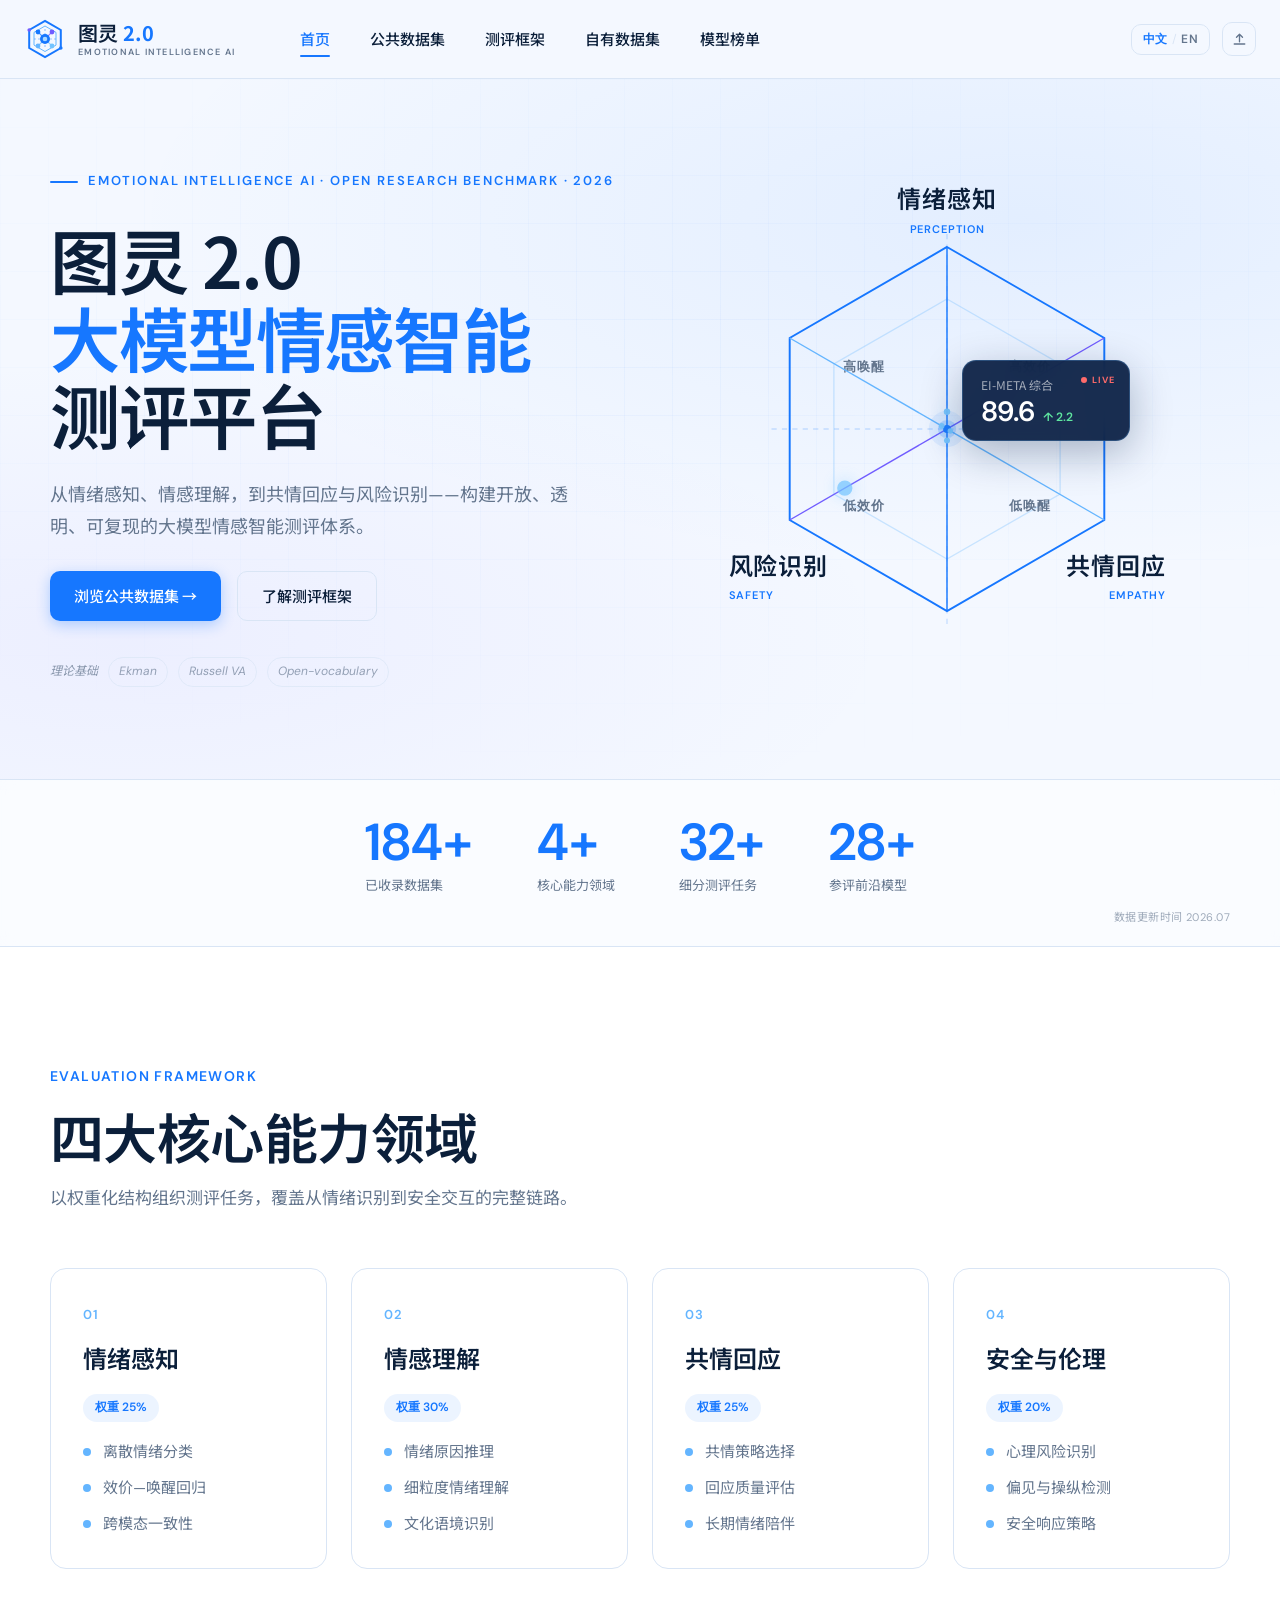
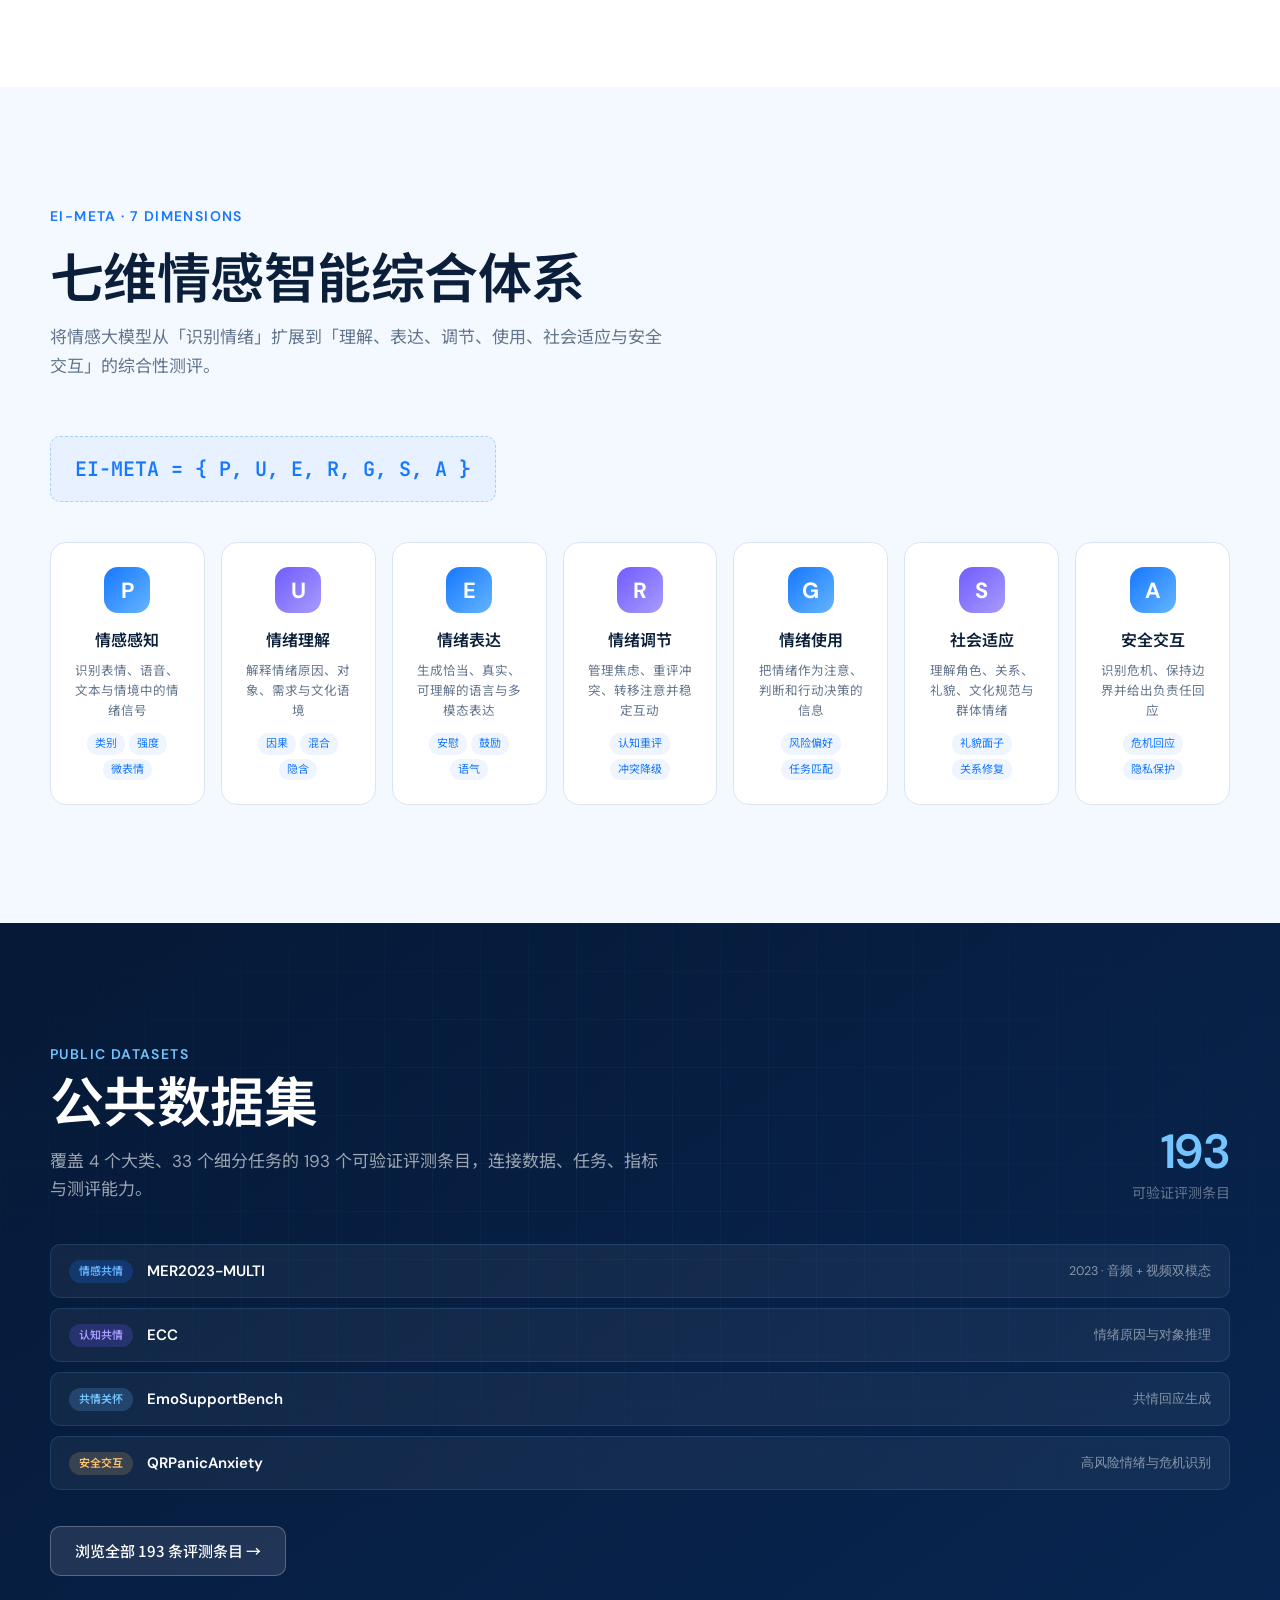
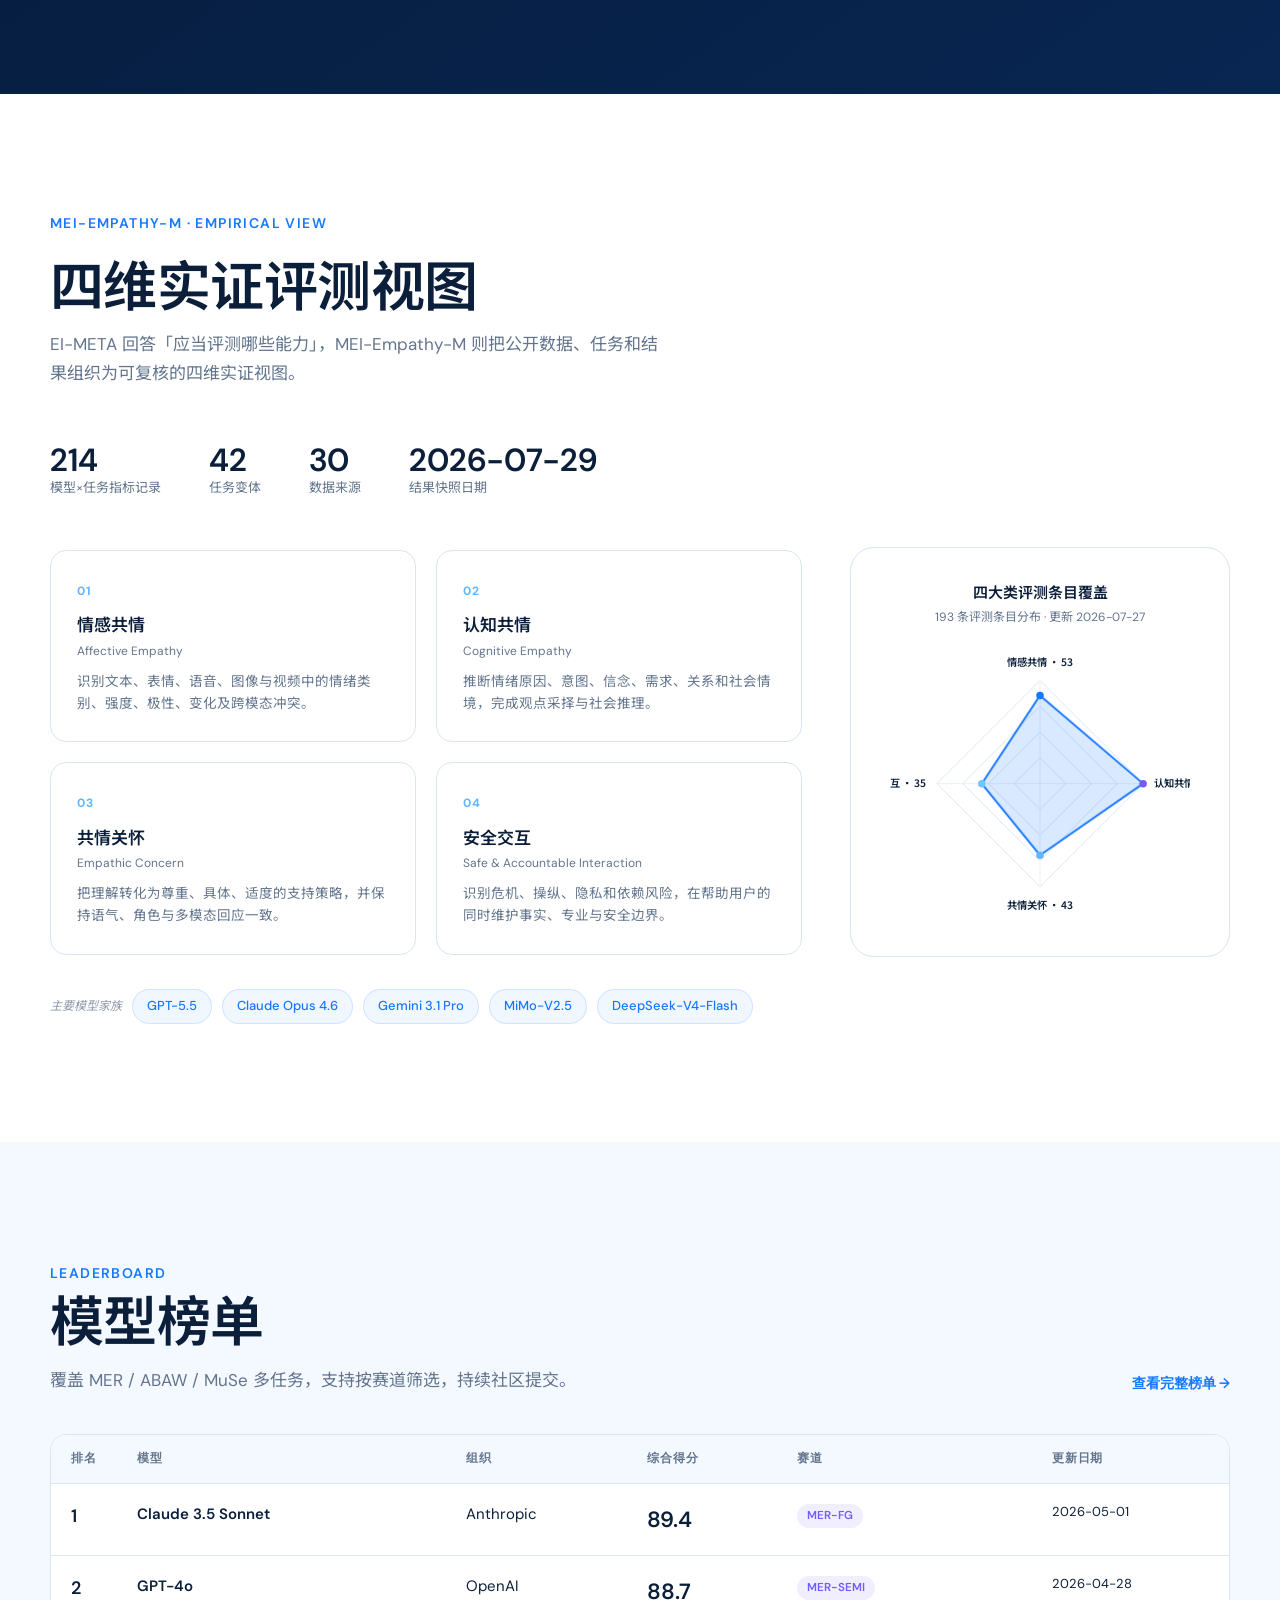
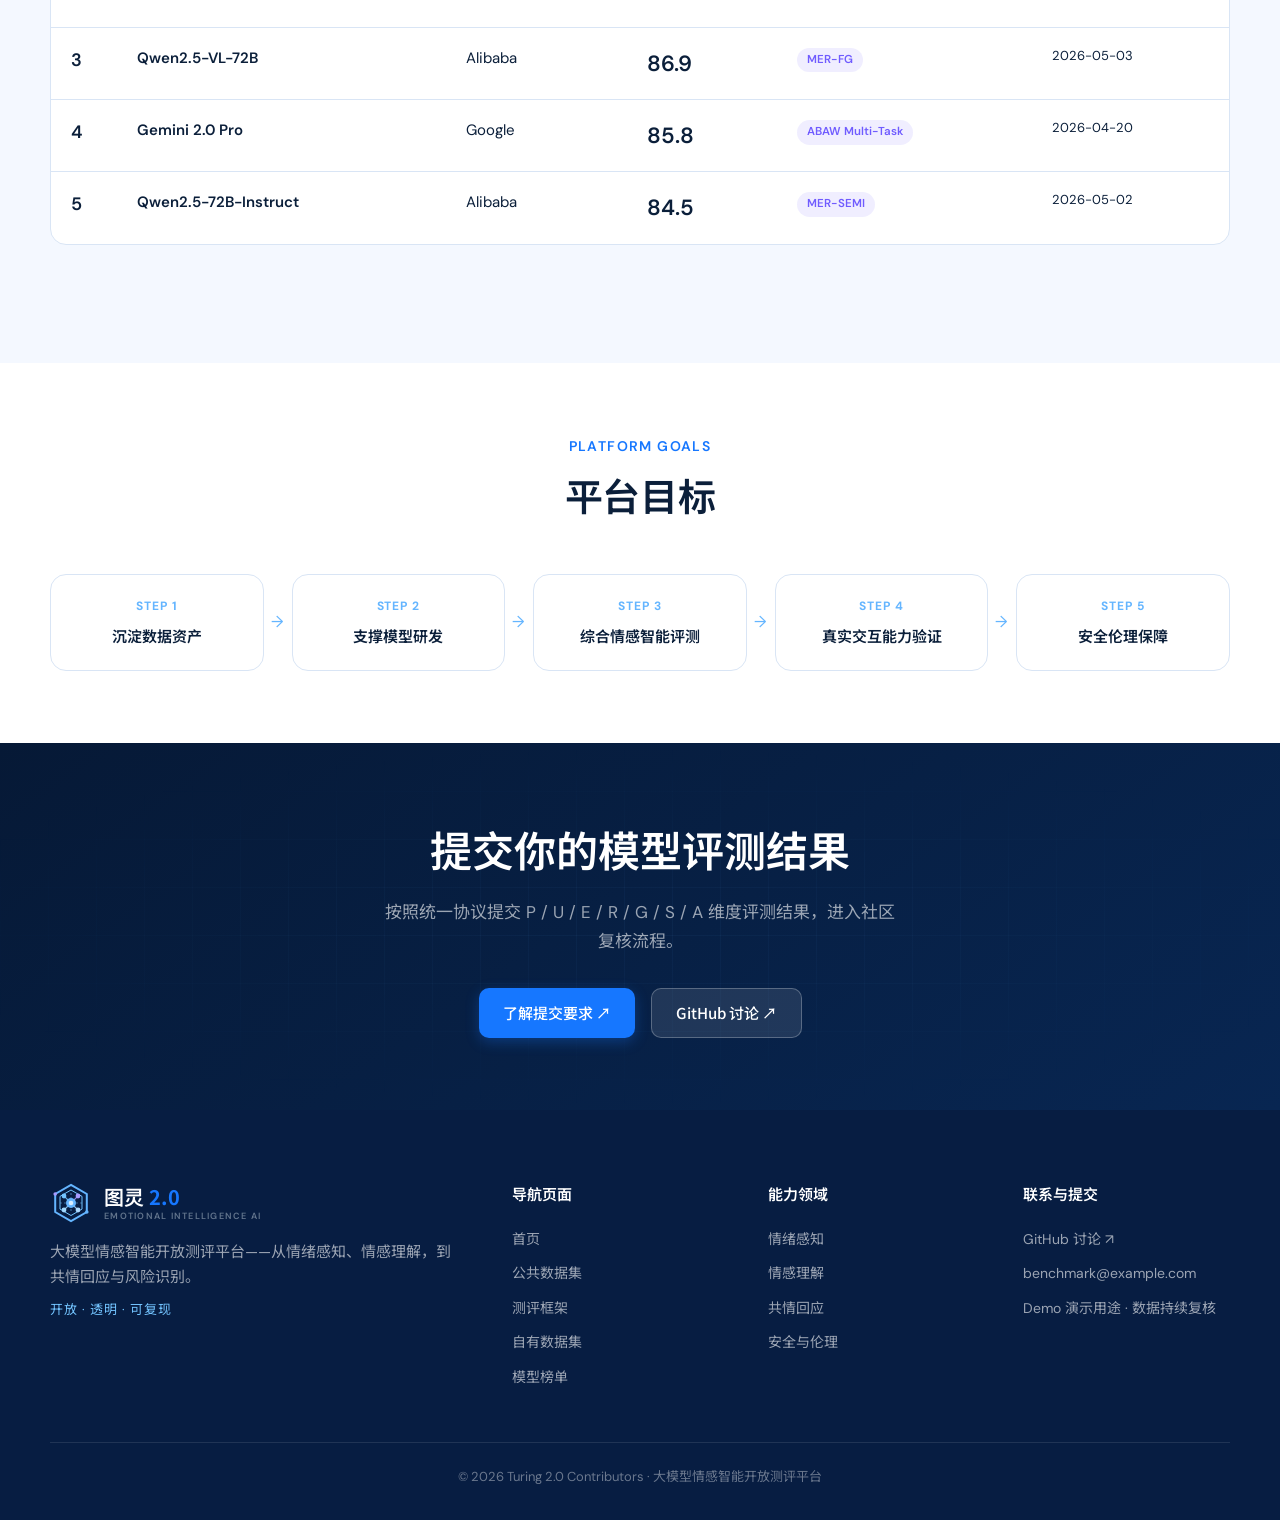
==== index.html @ b03f7fa2 "Initial commit" ====
<!DOCTYPE html>
<html lang="zh-CN">
<head>
  <meta charset="UTF-8" />
  <meta name="viewport" content="width=device-width, initial-scale=1.0" />
  <title>图灵 2.0 — 大模型情感智能测评平台</title>
  <meta name="description" content="从情绪感知、情感理解，到共情回应与风险识别——构建开放、透明、可复现的大模型情感智能测评体系。" />
  <link rel="preconnect" href="https://fonts.googleapis.com" />
  <link rel="preconnect" href="https://fonts.gstatic.com" crossorigin />
  <link href="https://fonts.googleapis.com/css2?family=DM+Sans:wght@400;500;600;700&family=Noto+Sans+SC:wght@400;500;600;700&family=JetBrains+Mono:wght@500;600&display=swap" rel="stylesheet" />
  <link rel="stylesheet" href="styles.css" />
  <link rel="stylesheet" href="vitality-blue.css" />
  <link rel="stylesheet" href="animations.css" />
</head>
<body>

  <!-- ============ NAV ============ -->
  <header class="site-header">
    <div class="nav-inner">
      <a href="index.html" class="brand">
        <svg class="brand-symbol brand-ai" viewBox="0 0 42 42" fill="none" aria-hidden="true">
          <path d="M21 2.8 36.8 12v18L21 39.2 5.2 30V12L21 2.8Z" stroke="#1677FF" stroke-width="2"/>
          <path d="m21 8 11 6.4v12.7L21 33.5 10 27.1V14.4L21 8Z" stroke="#64B5FF"/>
          <line x1="21" y1="11" x2="21" y2="31" stroke="#1677FF" stroke-width="1.2" stroke-opacity="0.4" stroke-dasharray="2 2"/>
          <line x1="10" y1="21" x2="32" y2="21" stroke="#1677FF" stroke-width="1.2" stroke-opacity="0.4" stroke-dasharray="2 2"/>
          <path d="M21 21 Q24.6 17.4 28 14" stroke="#705CFF" stroke-width="1.1" stroke-opacity="0.75" fill="none"/>
          <path d="M21 21 Q17.4 17.4 14 14" stroke="#1677FF" stroke-width="1.1" stroke-opacity="0.75" fill="none"/>
          <path d="M21 21 Q17.4 24.6 14 28" stroke="#64B5FF" stroke-width="1.1" stroke-opacity="0.75" fill="none"/>
          <path d="M21 21 Q24.6 24.6 28 28" stroke="#73C4FF" stroke-width="1.1" stroke-opacity="0.75" fill="none"/>
          <circle cx="28" cy="14" r="2.4" fill="#705CFF"/>
          <circle cx="14" cy="14" r="2.4" fill="#1677FF"/>
          <circle cx="14" cy="28" r="2.4" fill="#64B5FF"/>
          <circle cx="28" cy="28" r="2.4" fill="#73C4FF"/>
          <circle cx="21" cy="21" r="5" fill="#1677FF"/>
          <circle cx="21" cy="21" r="2.3" fill="#A9D8FF"/>
          <circle cx="5.2" cy="12" r="1.8" fill="#705CFF"/>
          <circle cx="36.8" cy="30" r="1.8" fill="#1677FF"/>
        </svg>
        <span class="brand-word">
          <span>图灵 <b>2.0</b></span>
          <small>EMOTIONAL INTELLIGENCE AI</small>
        </span>
      </a>

      <nav class="nav-links">
        <a href="index.html" class="active">首页</a>
        <a href="datasets.html">公共数据集</a>
        <a href="framework.html">测评框架</a>
        <a href="owned.html">自有数据集</a>
        <a href="leaderboard.html">模型榜单</a>
      </nav>

      <div class="nav-actions">
        <button class="lang-toggle" aria-label="切换语言">
          <span class="lang-opt is-active" data-lang="zh">中文</span>
          <span class="lang-divider">/</span>
          <span class="lang-opt" data-lang="en">EN</span>
        </button>
        <button class="btn-icon-nav" data-dialog-open title="提交测评结果">
          <svg viewBox="0 0 20 20" width="15" height="15" fill="none" aria-hidden="true">
            <path d="M10 13V4M6 7l4-4 4 4" stroke="currentColor" stroke-width="1.8" stroke-linecap="round" stroke-linejoin="round"/>
            <path d="M3 16h14" stroke="currentColor" stroke-width="1.8" stroke-linecap="round"/>
          </svg>
        </button>
        <button class="nav-toggle" aria-label="展开导航">
          <span></span><span></span><span></span>
        </button>
      </div>
    </div>
  </header>

  <!-- Mobile Nav -->
  <div class="mobile-nav">
    <a href="index.html" class="active">首页</a>
    <a href="datasets.html">公共数据集</a>
    <a href="framework.html">测评框架</a>
    <a href="owned.html">自有数据集</a>
    <a href="leaderboard.html">模型榜单</a>
    <a href="#" data-dialog-open>提交测评结果 ↗</a>
  </div>

  <!-- ============ HERO ============ -->
  <section class="hero">
    <div class="section-shell" style="padding-top:72px;padding-bottom:72px;">
      <div class="hero-grid">

        <!-- Left -->
        <div class="hero-left">
          <span class="hero-eyebrow fade-in-up">EMOTIONAL INTELLIGENCE AI · OPEN RESEARCH BENCHMARK · 2026</span>
          <h1 class="hero-title fade-in-up fade-in-up-delay-1">
            图灵 2.0<br />
            <span class="accent-blue">大模型情感智能</span><br />
            测评平台
          </h1>
          <p class="hero-desc fade-in-up fade-in-up-delay-2">
            从情绪感知、情感理解，到共情回应与风险识别——构建开放、透明、可复现的大模型情感智能测评体系。
          </p>
          <div class="hero-actions fade-in-up fade-in-up-delay-3">
            <a href="datasets.html" class="btn btn-primary">浏览公共数据集 →</a>
            <a href="framework.html" class="btn btn-ghost">了解测评框架</a>
          </div>
          <div class="theory-tags fade-in-up fade-in-up-delay-4">
            <span class="theory-label">理论基础</span>
            <span class="chip chip-outline">Ekman</span>
            <span class="chip chip-outline">Russell VA</span>
            <span class="chip chip-outline">Open-vocabulary</span>
          </div>
        </div>

        <!-- Right: Brain Animation -->
        <div class="hero-right">
          <div class="brain-stage">
            <div class="cap-label cap-perception">
              <span class="cap-zh">情绪感知</span>
              PERCEPTION
            </div>
            <div class="cap-label cap-empathy">
              <span class="cap-zh">共情回应</span>
              EMPATHY
            </div>
            <div class="cap-label cap-safety">
              <span class="cap-zh">风险识别</span>
              SAFETY
            </div>

            <svg class="brain-svg" viewBox="0 0 400 400" fill="none" aria-hidden="true">
              <!-- Outer hexagon (pointy-top, R=140) -->
              <path class="brain-outline"
                d="M200,60 L321,130 L321,270 L200,340 L79,270 L79,130 Z"
                stroke="#1677FF" stroke-width="1.5" />

              <!-- Inner hexagon (R=100) -->
              <path
                d="M200,100 L287,150 L287,250 L200,300 L113,250 L113,150 Z"
                stroke="#64B5FF" stroke-width="1" stroke-opacity="0.3" />

              <!-- Dashed axis lines -->
              <line x1="200" y1="50" x2="200" y2="350" stroke="#1677FF" stroke-width="1" stroke-opacity="0.2" stroke-dasharray="4 4" />
              <line x1="65" y1="200" x2="335" y2="200" stroke="#1677FF" stroke-width="1" stroke-opacity="0.2" stroke-dasharray="4 4" />

              <!-- Axis labels at the 4 side vertices of the inner hexagon -->
              <text x="120" y="155" text-anchor="start" class="va-label">高唤醒</text>
              <text x="280" y="155" text-anchor="end"   class="va-label">高效价</text>
              <text x="120" y="262" text-anchor="start" class="va-label">低效价</text>
              <text x="280" y="262" text-anchor="end"   class="va-label">低唤醒</text>

              <!-- 3 straight diagonal lines connecting opposite vertices through center -->
              <line class="brain-line" x1="200" y1="60"  x2="200" y2="340" stroke="#1677FF" stroke-width="1.1" />
              <line class="brain-line" x1="321" y1="130" x2="79"  y2="270" stroke="#705CFF" stroke-width="1.1" />
              <line class="brain-line" x1="79"  y1="130" x2="321" y2="270" stroke="#64B5FF" stroke-width="1.1" />

              <!-- Center glow -->
              <circle cx="200" cy="200" r="14" fill="#1677FF" fill-opacity="0.08" />
              <circle cx="200" cy="200" r="7"  fill="#1677FF" fill-opacity="0.2" />
              <circle cx="200" cy="200" r="3"  fill="#1677FF" />

              <!-- Vertex dots: translate to center + shrink from large to small, slow ease-in -->
              <circle class="brain-dot" cx="200" cy="60" r="7">
                <animateTransform attributeName="transform" type="translate" values="0,0; 0,140; 0,0" keyTimes="0;0.5;1" dur="8s" calcMode="spline" keySplines="0.6 0 0.8 1;0.2 0 0.4 1" repeatCount="indefinite" begin="-1s"/>
                <animate attributeName="r" values="7;2;7" keyTimes="0;0.5;1" dur="8s" calcMode="spline" keySplines="0.6 0 0.8 1;0.2 0 0.4 1" repeatCount="indefinite" begin="-1s"/>
                <animate attributeName="opacity" values="0.5;1;0.5" keyTimes="0;0.5;1" dur="8s" repeatCount="indefinite" begin="-1s"/>
              </circle>
              <circle class="brain-dot-purple" cx="321" cy="130" r="8">
                <animateTransform attributeName="transform" type="translate" values="0,0; -121,70; 0,0" keyTimes="0;0.5;1" dur="7.5s" calcMode="spline" keySplines="0.6 0 0.8 1;0.2 0 0.4 1" repeatCount="indefinite" begin="-1.2s"/>
                <animate attributeName="r" values="8;2;8" keyTimes="0;0.5;1" dur="7.5s" calcMode="spline" keySplines="0.6 0 0.8 1;0.2 0 0.4 1" repeatCount="indefinite" begin="-1.2s"/>
                <animate attributeName="opacity" values="0.4;1;0.4" keyTimes="0;0.5;1" dur="7.5s" repeatCount="indefinite" begin="-1.2s"/>
              </circle>
              <circle class="brain-dot" cx="321" cy="270" r="7">
                <animateTransform attributeName="transform" type="translate" values="0,0; -121,-70; 0,0" keyTimes="0;0.5;1" dur="9s" calcMode="spline" keySplines="0.6 0 0.8 1;0.2 0 0.4 1" repeatCount="indefinite" begin="-0.8s"/>
                <animate attributeName="r" values="7;2;7" keyTimes="0;0.5;1" dur="9s" calcMode="spline" keySplines="0.6 0 0.8 1;0.2 0 0.4 1" repeatCount="indefinite" begin="-0.8s"/>
                <animate attributeName="opacity" values="0.4;1;0.4" keyTimes="0;0.5;1" dur="9s" repeatCount="indefinite" begin="-0.8s"/>
              </circle>
              <circle class="brain-dot" cx="200" cy="340" r="7">
                <animateTransform attributeName="transform" type="translate" values="0,0; 0,-140; 0,0" keyTimes="0;0.5;1" dur="10s" calcMode="spline" keySplines="0.6 0 0.8 1;0.2 0 0.4 1" repeatCount="indefinite" begin="-2s"/>
                <animate attributeName="r" values="7;2;7" keyTimes="0;0.5;1" dur="10s" calcMode="spline" keySplines="0.6 0 0.8 1;0.2 0 0.4 1" repeatCount="indefinite" begin="-2s"/>
                <animate attributeName="opacity" values="0.5;1;0.5" keyTimes="0;0.5;1" dur="10s" repeatCount="indefinite" begin="-2s"/>
              </circle>
              <circle class="brain-dot" cx="79" cy="270" r="8">
                <animateTransform attributeName="transform" type="translate" values="0,0; 121,-70; 0,0" keyTimes="0;0.5;1" dur="7s" calcMode="spline" keySplines="0.6 0 0.8 1;0.2 0 0.4 1" repeatCount="indefinite" begin="-1.6s"/>
                <animate attributeName="r" values="8;2;8" keyTimes="0;0.5;1" dur="7s" calcMode="spline" keySplines="0.6 0 0.8 1;0.2 0 0.4 1" repeatCount="indefinite" begin="-1.6s"/>
                <animate attributeName="opacity" values="0.4;1;0.4" keyTimes="0;0.5;1" dur="7s" repeatCount="indefinite" begin="-1.6s"/>
              </circle>
              <circle class="brain-dot" cx="79" cy="130" r="7">
                <animateTransform attributeName="transform" type="translate" values="0,0; 121,70; 0,0" keyTimes="0;0.5;1" dur="8.5s" calcMode="spline" keySplines="0.6 0 0.8 1;0.2 0 0.4 1" repeatCount="indefinite" begin="-0.5s"/>
                <animate attributeName="r" values="7;2;7" keyTimes="0;0.5;1" dur="8.5s" calcMode="spline" keySplines="0.6 0 0.8 1;0.2 0 0.4 1" repeatCount="indefinite" begin="-0.5s"/>
                <animate attributeName="opacity" values="0.4;1;0.4" keyTimes="0;0.5;1" dur="8.5s" repeatCount="indefinite" begin="-0.5s"/>
              </circle>
            </svg>

            <div class="index-card">
              <span class="index-card-live">LIVE</span>
              <div class="index-card-name">EI-META 综合</div>
              <div class="index-card-value">
                86.5
                <span class="index-card-change">↑ 2.3</span>
              </div>
            </div>
          </div>
        </div>

      </div>
    </div>
  </section>

  <!-- ============ HERO METRICS ============ -->
  <section class="hero-metrics">
    <div class="section-shell">
      <div class="metrics-bar">
        <div class="metric-item">
          <span class="hero-metric-num">184+</span>
          <span class="hero-metric-label">已收录数据集</span>
        </div>
        <div class="metric-item">
          <span class="hero-metric-num">4+</span>
          <span class="hero-metric-label">核心能力领域</span>
        </div>
        <div class="metric-item">
          <span class="hero-metric-num">32+</span>
          <span class="hero-metric-label">细分测评任务</span>
        </div>
        <div class="metric-item">
          <span class="hero-metric-num">28+</span>
          <span class="hero-metric-label">参评前沿模型</span>
        </div>
      </div>
      <span class="hero-metric-update">数据更新时间 2026.07</span>
    </div>
  </section>

  <!-- ============ 四大核心能力领域 ============ -->
  <section class="framework-section section-space">
    <div class="section-shell">
      <div class="section-header reveal">
        <span class="section-label">EVALUATION FRAMEWORK</span>
        <h2 class="section-title">四大核心能力领域</h2>
        <p class="section-desc" style="margin-top:16px;">
          以权重化结构组织测评任务，覆盖从情绪识别到安全交互的完整链路。
        </p>
      </div>

      <div class="framework-grid">
        <div class="card card-hover reveal">
          <span class="card-num">01</span>
          <h3 class="card-title">情绪感知</h3>
          <span class="card-weight">权重 25%</span>
          <ul class="card-list">
            <li>离散情绪分类</li>
            <li>效价—唤醒回归</li>
            <li>跨模态一致性</li>
          </ul>
        </div>
        <div class="card card-hover reveal">
          <span class="card-num">02</span>
          <h3 class="card-title">情感理解</h3>
          <span class="card-weight">权重 30%</span>
          <ul class="card-list">
            <li>情绪原因推理</li>
            <li>细粒度情绪理解</li>
            <li>文化语境识别</li>
          </ul>
        </div>
        <div class="card card-hover reveal">
          <span class="card-num">03</span>
          <h3 class="card-title">共情回应</h3>
          <span class="card-weight">权重 25%</span>
          <ul class="card-list">
            <li>共情策略选择</li>
            <li>回应质量评估</li>
            <li>长期情绪陪伴</li>
          </ul>
        </div>
        <div class="card card-hover reveal">
          <span class="card-num">04</span>
          <h3 class="card-title">安全与伦理</h3>
          <span class="card-weight">权重 20%</span>
          <ul class="card-list">
            <li>心理风险识别</li>
            <li>偏见与操纵检测</li>
            <li>安全响应策略</li>
          </ul>
        </div>
      </div>
    </div>
  </section>

  <!-- ============ EI-META 七维 ============ -->
  <section class="section-space">
    <div class="section-shell">
      <div class="section-header reveal">
        <span class="section-label">EI-META · 7 DIMENSIONS</span>
        <h2 class="section-title">七维情感智能综合体系</h2>
        <p class="section-desc" style="margin-top:16px;">
          将情感大模型从「识别情绪」扩展到「理解、表达、调节、使用、社会适应与安全交互」的综合性测评。
        </p>
      </div>

      <div class="eimeta-formula reveal">EI-META = { P, U, E, R, G, S, A }</div>

      <div class="eimeta-grid">
        <div class="eimeta-card reveal">
          <div class="eimeta-letter">P</div>
          <div class="eimeta-name">情感感知</div>
          <div class="eimeta-desc">识别表情、语音、文本与情境中的情绪信号</div>
          <div class="eimeta-keys"><span>类别</span><span>强度</span><span>微表情</span></div>
        </div>
        <div class="eimeta-card reveal">
          <div class="eimeta-letter">U</div>
          <div class="eimeta-name">情绪理解</div>
          <div class="eimeta-desc">解释情绪原因、对象、需求与文化语境</div>
          <div class="eimeta-keys"><span>因果</span><span>混合</span><span>隐含</span></div>
        </div>
        <div class="eimeta-card reveal">
          <div class="eimeta-letter">E</div>
          <div class="eimeta-name">情绪表达</div>
          <div class="eimeta-desc">生成恰当、真实、可理解的语言与多模态表达</div>
          <div class="eimeta-keys"><span>安慰</span><span>鼓励</span><span>语气</span></div>
        </div>
        <div class="eimeta-card reveal">
          <div class="eimeta-letter">R</div>
          <div class="eimeta-name">情绪调节</div>
          <div class="eimeta-desc">管理焦虑、重评冲突、转移注意并稳定互动</div>
          <div class="eimeta-keys"><span>认知重评</span><span>冲突降级</span></div>
        </div>
        <div class="eimeta-card reveal">
          <div class="eimeta-letter">G</div>
          <div class="eimeta-name">情绪使用</div>
          <div class="eimeta-desc">把情绪作为注意、判断和行动决策的信息</div>
          <div class="eimeta-keys"><span>风险偏好</span><span>任务匹配</span></div>
        </div>
        <div class="eimeta-card reveal">
          <div class="eimeta-letter">S</div>
          <div class="eimeta-name">社会适应</div>
          <div class="eimeta-desc">理解角色、关系、礼貌、文化规范与群体情绪</div>
          <div class="eimeta-keys"><span>礼貌面子</span><span>关系修复</span></div>
        </div>
        <div class="eimeta-card reveal">
          <div class="eimeta-letter">A</div>
          <div class="eimeta-name">安全交互</div>
          <div class="eimeta-desc">识别危机、保持边界并给出负责任回应</div>
          <div class="eimeta-keys"><span>危机回应</span><span>隐私保护</span></div>
        </div>
      </div>
    </div>
  </section>

  <!-- ============ 公共数据集预览（深色） ============ -->
  <section class="dark-section section-space">
    <div class="section-shell">
      <div class="section-header-row" style="margin-bottom:40px;">
        <div class="reveal">
          <span class="section-label">PUBLIC DATASETS</span>
          <h2 class="section-title">公共数据集</h2>
          <p class="section-desc" style="margin-top:16px;">
            覆盖 4 个大类、33 个细分任务的 193 个可验证评测条目，连接数据、任务、指标与测评能力。
          </p>
        </div>
        <div class="reveal" style="text-align:right;flex-shrink:0;">
          <div class="stat-big">193</div>
          <div class="stat-sub">可验证评测条目</div>
        </div>
      </div>

      <div class="preview-entries">
        <a href="datasets.html" class="preview-entry reveal">
          <span class="ds-tag ds-tag-affective">情感共情</span>
          <span class="preview-entry-name">MER2023-MULTI</span>
          <span class="preview-entry-meta">2023 · 音频 + 视频双模态</span>
        </a>
        <a href="datasets.html" class="preview-entry reveal">
          <span class="ds-tag ds-tag-cognitive">认知共情</span>
          <span class="preview-entry-name">ECC</span>
          <span class="preview-entry-meta">情绪原因与对象推理</span>
        </a>
        <a href="datasets.html" class="preview-entry reveal">
          <span class="ds-tag ds-tag-concern">共情关怀</span>
          <span class="preview-entry-name">EmoSupportBench</span>
          <span class="preview-entry-meta">共情回应生成</span>
        </a>
        <a href="datasets.html" class="preview-entry reveal">
          <span class="ds-tag ds-tag-safety">安全交互</span>
          <span class="preview-entry-name">QRPanicAnxiety</span>
          <span class="preview-entry-meta">高风险情绪与危机识别</span>
        </a>
      </div>

      <div style="margin-top:36px;" class="reveal">
        <a href="datasets.html" class="btn btn-light">浏览全部 193 条评测条目 →</a>
      </div>
    </div>
  </section>

  <!-- ============ MEI-Empathy-M ============ -->
  <section class="framework-section section-space">
    <div class="section-shell">
      <div class="section-header reveal">
        <span class="section-label">MEI-EMPATHY-M · EMPIRICAL VIEW</span>
        <h2 class="section-title">四维实证评测视图</h2>
        <p class="section-desc" style="margin-top:16px;">
          EI-META 回答「应当评测哪些能力」，MEI-Empathy-M 则把公开数据、任务和结果组织为可复核的四维实证视图。
        </p>
      </div>

      <div class="metrics-bar reveal" style="margin-bottom:48px;">
        <div class="metric-item">
          <span class="metric-num">214</span>
          <span class="metric-label">模型×任务指标记录</span>
        </div>
        <div class="metric-item">
          <span class="metric-num">42</span>
          <span class="metric-label">任务变体</span>
        </div>
        <div class="metric-item">
          <span class="metric-num">30</span>
          <span class="metric-label">数据来源</span>
        </div>
        <div class="metric-item">
          <span class="metric-num">2026-07-29</span>
          <span class="metric-label">结果快照日期</span>
        </div>
      </div>

      <div class="mei-layout">
        <div class="mei-cards">
          <div class="mei-card reveal">
            <span class="mei-card-num">01</span>
            <div class="mei-card-title">情感共情</div>
            <div class="mei-card-en">Affective Empathy</div>
            <p>识别文本、表情、语音、图像与视频中的情绪类别、强度、极性、变化及跨模态冲突。</p>
          </div>
          <div class="mei-card reveal">
            <span class="mei-card-num">02</span>
            <div class="mei-card-title">认知共情</div>
            <div class="mei-card-en">Cognitive Empathy</div>
            <p>推断情绪原因、意图、信念、需求、关系和社会情境，完成观点采择与社会推理。</p>
          </div>
          <div class="mei-card reveal">
            <span class="mei-card-num">03</span>
            <div class="mei-card-title">共情关怀</div>
            <div class="mei-card-en">Empathic Concern</div>
            <p>把理解转化为尊重、具体、适度的支持策略，并保持语气、角色与多模态回应一致。</p>
          </div>
          <div class="mei-card reveal">
            <span class="mei-card-num">04</span>
            <div class="mei-card-title">安全交互</div>
            <div class="mei-card-en">Safe &amp; Accountable Interaction</div>
            <p>识别危机、操纵、隐私和依赖风险，在帮助用户的同时维护事实、专业与安全边界。</p>
          </div>
        </div>

        <div class="radar-wrap reveal">
          <div class="radar-title">四大类评测条目覆盖</div>
          <div class="radar-sub">193 条评测条目分布 · 更新 2026-07-27</div>
          <svg class="radar-svg" viewBox="0 0 320 300" aria-hidden="true">
            <polygon points="160,40 270,150 160,260 50,150" fill="none" stroke="#d9e5f5"/>
            <polygon points="160,67.5 242.5,150 160,232.5 77.5,150" fill="none" stroke="#d9e5f5"/>
            <polygon points="160,95 215,150 160,205 105,150" fill="none" stroke="#d9e5f5"/>
            <polygon points="160,122.5 187.5,150 160,177.5 132.5,150" fill="none" stroke="#d9e5f5"/>
            <line x1="160" y1="40" x2="160" y2="260" stroke="#e8eff9"/>
            <line x1="50" y1="150" x2="270" y2="150" stroke="#e8eff9"/>
            <polygon class="radar-shape" points="160,56 270,150 160,226.3 97.9,150"
              fill="rgba(22,119,255,.16)" stroke="#1677ff" stroke-width="2"/>
            <circle cx="160" cy="56" r="4" fill="#1677ff"/>
            <circle cx="270" cy="150" r="4" fill="#705cff"/>
            <circle cx="160" cy="226.3" r="4" fill="#64b5ff"/>
            <circle cx="97.9" cy="150" r="4" fill="#73c4ff"/>
            <text x="160" y="24" text-anchor="middle" class="radar-axis-label">情感共情 · 53</text>
            <text x="282" y="154" text-anchor="start" class="radar-axis-label">认知共情 · 62</text>
            <text x="160" y="284" text-anchor="middle" class="radar-axis-label">共情关怀 · 43</text>
            <text x="38" y="154" text-anchor="end" class="radar-axis-label">安全交互 · 35</text>
          </svg>
        </div>
      </div>

      <div class="chip-row reveal" style="margin-top:32px;">
        <span class="theory-label">主要模型家族</span>
        <span class="chip">GPT-5.5</span>
        <span class="chip">Claude Opus 4.6</span>
        <span class="chip">Gemini 3.1 Pro</span>
        <span class="chip">MiMo-V2.5</span>
        <span class="chip">DeepSeek-V4-Flash</span>
      </div>
    </div>
  </section>

  <!-- ============ 榜单预览 ============ -->
  <section class="section-space">
    <div class="section-shell">
      <div class="section-header-row" style="margin-bottom:40px;">
        <div class="reveal">
          <span class="section-label">LEADERBOARD</span>
          <h2 class="section-title">模型榜单</h2>
          <p class="section-desc" style="margin-top:16px;">
            覆盖 MER / ABAW / MuSe 多任务，支持按赛道筛选，持续社区提交。
          </p>
        </div>
        <a href="leaderboard.html" class="btn-link reveal">查看完整榜单 →</a>
      </div>

      <div class="data-table-wrap reveal">
        <table class="data-table">
          <thead>
            <tr>
              <th>排名</th><th>模型</th><th>组织</th><th>综合得分</th><th>赛道</th><th>更新日期</th>
            </tr>
          </thead>
          <tbody>
            <tr>
              <td class="lb-rank lb-rank-1">1</td>
              <td class="table-name">Claude 3.5 Sonnet</td>
              <td>Anthropic</td>
              <td class="lb-score">89.4</td>
              <td><span class="lb-track-tag">MER-FG</span></td>
              <td class="lb-date">2026-05-01</td>
            </tr>
            <tr>
              <td class="lb-rank lb-rank-2">2</td>
              <td class="table-name">GPT-4o</td>
              <td>OpenAI</td>
              <td class="lb-score">88.7</td>
              <td><span class="lb-track-tag">MER-SEMI</span></td>
              <td class="lb-date">2026-04-28</td>
            </tr>
            <tr>
              <td class="lb-rank lb-rank-3">3</td>
              <td class="table-name">Qwen2.5-VL-72B</td>
              <td>Alibaba</td>
              <td class="lb-score">86.9</td>
              <td><span class="lb-track-tag">MER-FG</span></td>
              <td class="lb-date">2026-05-03</td>
            </tr>
            <tr>
              <td class="lb-rank">4</td>
              <td class="table-name">Gemini 2.0 Pro</td>
              <td>Google</td>
              <td class="lb-score">85.8</td>
              <td><span class="lb-track-tag">ABAW Multi-Task</span></td>
              <td class="lb-date">2026-04-20</td>
            </tr>
            <tr>
              <td class="lb-rank">5</td>
              <td class="table-name">Qwen2.5-72B-Instruct</td>
              <td>Alibaba</td>
              <td class="lb-score">84.5</td>
              <td><span class="lb-track-tag">MER-SEMI</span></td>
              <td class="lb-date">2026-05-02</td>
            </tr>
          </tbody>
        </table>
      </div>
    </div>
  </section>

  <!-- ============ 平台目标 ============ -->
  <section class="framework-section section-space-sm">
    <div class="section-shell">
      <div class="section-header reveal" style="text-align:center;">
        <span class="section-label">PLATFORM GOALS</span>
        <h2 class="section-title" style="font-size:clamp(26px,3vw,38px);">平台目标</h2>
      </div>
      <div class="goal-flow reveal">
        <div class="goal-node">
          <div class="goal-node-icon">STEP 1</div>
          <div class="goal-node-text">沉淀数据资产</div>
        </div>
        <div class="goal-node">
          <div class="goal-node-icon">STEP 2</div>
          <div class="goal-node-text">支撑模型研发</div>
        </div>
        <div class="goal-node">
          <div class="goal-node-icon">STEP 3</div>
          <div class="goal-node-text">综合情感智能评测</div>
        </div>
        <div class="goal-node">
          <div class="goal-node-icon">STEP 4</div>
          <div class="goal-node-text">真实交互能力验证</div>
        </div>
        <div class="goal-node">
          <div class="goal-node-icon">STEP 5</div>
          <div class="goal-node-text">安全伦理保障</div>
        </div>
      </div>
    </div>
  </section>

  <!-- ============ CTA ============ -->
  <section class="cta-section section-space-sm">
    <div class="section-shell">
      <h2 class="cta-title reveal">提交你的模型评测结果</h2>
      <p class="cta-desc reveal">
        按照统一协议提交 P / U / E / R / G / S / A 维度评测结果，进入社区复核流程。
      </p>
      <div class="cta-actions reveal">
        <button class="btn btn-primary" data-dialog-open>了解提交要求 ↗</button>
        <a class="btn btn-light" href="https://github.com/weizhi002/turing-2.0/issues/new?labels=evaluation" target="_blank" rel="noopener">GitHub 讨论 ↗</a>
      </div>
    </div>
  </section>

  <!-- ============ FOOTER ============ -->
  <footer class="site-footer">
    <div class="footer-inner">
      <div class="footer-grid">
        <div class="footer-brand">
          <a href="index.html" class="brand">
            <svg class="brand-symbol brand-ai" viewBox="0 0 42 42" fill="none" aria-hidden="true">
              <path d="M21 2.8 36.8 12v18L21 39.2 5.2 30V12L21 2.8Z" stroke="#64B5FF" stroke-width="2"/>
              <path d="m21 8 11 6.4v12.7L21 33.5 10 27.1V14.4L21 8Z" stroke="#73C4FF"/>
              <line x1="21" y1="11" x2="21" y2="31" stroke="#73C4FF" stroke-width="1.2" stroke-opacity="0.45" stroke-dasharray="2 2"/>
              <line x1="10" y1="21" x2="32" y2="21" stroke="#73C4FF" stroke-width="1.2" stroke-opacity="0.45" stroke-dasharray="2 2"/>
              <path d="M21 21 Q24.6 17.4 28 14" stroke="#A89BFF" stroke-width="1.1" stroke-opacity="0.85" fill="none"/>
              <path d="M21 21 Q17.4 17.4 14 14" stroke="#73C4FF" stroke-width="1.1" stroke-opacity="0.85" fill="none"/>
              <path d="M21 21 Q17.4 24.6 14 28" stroke="#9FD8FF" stroke-width="1.1" stroke-opacity="0.85" fill="none"/>
              <path d="M21 21 Q24.6 24.6 28 28" stroke="#A9D8FF" stroke-width="1.1" stroke-opacity="0.85" fill="none"/>
              <circle cx="28" cy="14" r="2.4" fill="#A89BFF"/>
              <circle cx="14" cy="14" r="2.4" fill="#73C4FF"/>
              <circle cx="14" cy="28" r="2.4" fill="#9FD8FF"/>
              <circle cx="28" cy="28" r="2.4" fill="#A9D8FF"/>
              <circle cx="21" cy="21" r="5" fill="#64B5FF"/>
              <circle cx="21" cy="21" r="2.3" fill="#D6ECFF"/>
              <circle cx="5.2" cy="12" r="1.8" fill="#A89BFF"/>
              <circle cx="36.8" cy="30" r="1.8" fill="#64B5FF"/>
            </svg>
            <span class="brand-word">
              <span>图灵 <b>2.0</b></span>
              <small>EMOTIONAL INTELLIGENCE AI</small>
            </span>
          </a>
          <p>大模型情感智能开放测评平台——从情绪感知、情感理解，到共情回应与风险识别。</p>
          <p class="footer-tagline">开放 · 透明 · 可复现</p>
        </div>

        <div class="footer-col">
          <h4>导航页面</h4>
          <a href="index.html">首页</a>
          <a href="datasets.html">公共数据集</a>
          <a href="framework.html">测评框架</a>
          <a href="owned.html">自有数据集</a>
          <a href="leaderboard.html">模型榜单</a>
        </div>

        <div class="footer-col">
          <h4>能力领域</h4>
          <a href="framework.html">情绪感知</a>
          <a href="framework.html">情感理解</a>
          <a href="framework.html">共情回应</a>
          <a href="framework.html">安全与伦理</a>
        </div>

        <div class="footer-col">
          <h4>联系与提交</h4>
          <a href="https://github.com/weizhi002/turing-2.0/issues/new?labels=evaluation" target="_blank" rel="noopener">GitHub 讨论 ↗</a>
          <span class="footer-static">benchmark@example.com</span>
          <span class="footer-static">Demo 演示用途 · 数据持续复核</span>
        </div>
      </div>

      <div class="footer-bottom">
        © <span data-year>2026</span> Turing 2.0 Contributors · 大模型情感智能开放测评平台
      </div>
    </div>
  </footer>

  <!-- ============ SUBMIT DIALOG ============ -->
  <dialog id="submit-dialog">
    <div class="dialog-inner">
      <button class="dialog-close" aria-label="关闭">×</button>
      <h3 class="dialog-title">提交结果所需信息</h3>
      <p class="dialog-sub">请按以下四项要求准备评测提交材料</p>

      <div class="dialog-steps">
        <div class="dialog-step">
          <span class="dialog-step-num">1</span>
          <p><b>模型与版本</b><span>模型名称、参数规模、模态输入、推理配置和发布日期</span></p>
        </div>
        <div class="dialog-step">
          <span class="dialog-step-num">2</span>
          <p><b>评测维度</b><span>明确提交 P / U / E / R / G / S / A 中哪些维度，以及对应任务集</span></p>
        </div>
        <div class="dialog-step">
          <span class="dialog-step-num">3</span>
          <p><b>数据与协议</b><span>列出使用的数据集、划分方式、许可证和是否包含私有测试集</span></p>
        </div>
        <div class="dialog-step">
          <span class="dialog-step-num">4</span>
          <p><b>指标与证据</b><span>提供客观指标、人工评分规则、失败案例和可复现实验脚本</span></p>
        </div>
      </div>

      <a class="btn btn-primary" style="width:100%;justify-content:center;" href="https://github.com/weizhi002/turing-2.0/issues/new?labels=evaluation" target="_blank" rel="noopener">前往 GitHub 提交 ↗</a>
      <p class="dialog-demo-note">Demo 演示用途，数据持续复核；正式发布前联系邮箱需替换。</p>
    </div>
  </dialog>

  <script src="app.js"></script>
</body>
</html>
---- styles.css ----
/* ============================================================
   图灵 2.0 — Core Design System
   styles.css  (Demo2 复建版 · 2026-08)
   ============================================================ */

/* ---------- 1. Design Tokens ---------- */
:root {
  --ink: #0b1f3a;
  --muted: #63758d;
  --paper: #f4f8ff;
  --white: #ffffff;
  --navy: #071d42;
  --navy-light: #0b2d5c;
  --blue: #1677ff;
  --blue-light: #64b5ff;
  --cyan: #73c4ff;
  --purple: #705cff;
  --line: #d9e5f5;
  --panel-line: #214d7d;

  --nav-h: 78px;
  --nav-max: 1320px;
  --shell-max: 1180px;

  --radius: 16px;
  --radius-sm: 10px;
  --radius-lg: 24px;

  --shadow-soft: 0 8px 30px rgba(11, 31, 58, .08);
  --shadow-blue: 0 12px 40px rgba(22, 119, 255, .16);
  --shadow-card: 0 4px 20px rgba(11, 31, 58, .06);

  --ease: cubic-bezier(.22, .61, .36, 1);
}

/* ---------- 2. Reset & Base ---------- */
*,
*::before,
*::after {
  margin: 0;
  padding: 0;
  box-sizing: border-box;
}

html {
  -webkit-text-size-adjust: 100%;
  scroll-behavior: smooth;
}

body {
  font-family: 'DM Sans', 'Noto Sans SC', sans-serif;
  font-weight: 400;
  color: var(--ink);
  background: var(--paper);
  line-height: 1.6;
  overflow-x: hidden;
}

a {
  color: inherit;
  text-decoration: none;
}

ul {
  list-style: none;
}

img,
svg {
  display: block;
  max-width: 100%;
}

button {
  font-family: inherit;
  cursor: pointer;
  border: none;
  background: none;
}

input {
  font-family: inherit;
}

code {
  font-family: 'JetBrains Mono', 'SF Mono', Consolas, monospace;
  font-size: .88em;
  background: rgba(22, 119, 255, .08);
  padding: 1px 6px;
  border-radius: 5px;
  color: var(--blue);
}

/* ---------- 3. Typography ---------- */
.eyebrow {
  font-family: 'DM Sans', sans-serif;
  font-size: 13px;
  font-weight: 600;
  letter-spacing: .12em;
  text-transform: uppercase;
  color: var(--blue);
}

.section-label {
  font-family: 'DM Sans', sans-serif;
  font-size: 14px;
  font-weight: 600;
  letter-spacing: .1em;
  text-transform: uppercase;
  color: var(--blue);
}

.section-title {
  font-family: 'Noto Sans SC', sans-serif;
  font-size: clamp(34px, 4.4vw, 54px);
  font-weight: 600;
  line-height: 1.18;
  color: var(--ink);
  letter-spacing: -.01em;
}

.section-desc {
  font-size: 17px;
  color: var(--muted);
  max-width: 620px;
  line-height: 1.7;
}

.accent-blue {
  color: var(--blue);
}

/* ---------- 4. Layout Shells ---------- */
.section-shell {
  width: min(var(--shell-max), calc(100% - 48px));
  margin: auto;
}

.section-space {
  padding-top: 118px;
  padding-bottom: 118px;
}

.section-space-sm {
  padding-top: 72px;
  padding-bottom: 72px;
}

/* ---------- 5. Navigation ---------- */
.site-header {
  position: sticky;
  top: 0;
  z-index: 1000;
  background: rgba(244, 248, 255, .82);
  backdrop-filter: blur(20px);
  -webkit-backdrop-filter: blur(20px);
  border-bottom: 1px solid var(--line);
}

.nav-inner {
  max-width: var(--nav-max);
  height: var(--nav-h);
  margin: auto;
  padding: 0 24px;
  display: flex;
  align-items: center;
  gap: 36px;
}

.nav-links {
  display: flex;
  align-items: center;
  gap: 8px;
  margin-left: 12px;
}

.nav-links a {
  font-family: 'Noto Sans SC', sans-serif;
  font-size: 15px;
  font-weight: 500;
  color: var(--ink);
  padding: 8px 16px;
  border-radius: 8px;
  position: relative;
  transition: color .25s var(--ease), background .25s var(--ease);
}

.nav-links a:hover {
  color: var(--blue);
  background: rgba(22, 119, 255, .06);
}

.nav-links a.active {
  color: var(--blue);
}

.nav-links a.active::after {
  content: '';
  position: absolute;
  left: 16px;
  right: 16px;
  bottom: 2px;
  height: 2px;
  background: var(--blue);
  border-radius: 2px;
}

.nav-actions {
  margin-left: auto;
  display: flex;
  align-items: center;
  gap: 12px;
}

.nav-toggle {
  display: none;
  width: 44px;
  height: 44px;
  border-radius: 10px;
  align-items: center;
  justify-content: center;
  flex-direction: column;
  gap: 5px;
}

.nav-toggle span {
  width: 22px;
  height: 2px;
  background: var(--ink);
  border-radius: 2px;
  transition: transform .3s var(--ease), opacity .3s var(--ease);
}

.nav-toggle.open span:nth-child(1) {
  transform: translateY(7px) rotate(45deg);
}

.nav-toggle.open span:nth-child(2) {
  opacity: 0;
}

.nav-toggle.open span:nth-child(3) {
  transform: translateY(-7px) rotate(-45deg);
}

/* ---------- 6. Logo ---------- */
.brand {
  display: flex;
  align-items: center;
  gap: 12px;
  transition: transform .3s var(--ease);
}

.brand:hover .brand-symbol {
  transform: rotate(6deg) scale(1.04);
  filter: drop-shadow(0 4px 12px rgba(22, 119, 255, .3));
}

.brand-symbol {
  width: 42px;
  height: 42px;
  flex-shrink: 0;
  transition: transform .3s var(--ease), filter .3s var(--ease);
}

.brand-word {
  font-family: 'Noto Sans SC', sans-serif;
  font-size: 20px;
  font-weight: 600;
  color: var(--ink);
  display: flex;
  flex-direction: column;
  line-height: 1.2;
}

.brand-word b {
  color: var(--blue);
  font-weight: 700;
}

.brand-word small {
  font-family: 'DM Sans', sans-serif;
  font-size: 9px;
  font-weight: 600;
  letter-spacing: .14em;
  color: var(--muted);
  margin-top: 2px;
}

/* ---------- 7. Buttons ---------- */
.btn {
  display: inline-flex;
  align-items: center;
  gap: 8px;
  font-family: 'Noto Sans SC', sans-serif;
  font-size: 15px;
  font-weight: 500;
  padding: 12px 24px;
  border-radius: var(--radius-sm);
  transition: transform .25s var(--ease), box-shadow .25s var(--ease),
              background .25s var(--ease), color .25s var(--ease);
  white-space: nowrap;
}

.btn:hover {
  transform: translateY(-2px);
}

.btn-primary {
  background: var(--blue);
  color: var(--white);
  box-shadow: 0 4px 14px rgba(22, 119, 255, .3);
}

.btn-primary:hover {
  box-shadow: 0 8px 24px rgba(22, 119, 255, .4);
}

.btn-ghost {
  background: transparent;
  color: var(--ink);
  border: 1.5px solid var(--line);
}

.btn-ghost:hover {
  border-color: var(--blue);
  color: var(--blue);
}

.btn-light {
  background: rgba(255, 255, 255, .1);
  color: var(--white);
  border: 1.5px solid rgba(255, 255, 255, .25);
}

.btn-light:hover {
  border-color: var(--cyan);
  color: var(--cyan);
}

.btn-link {
  font-family: 'DM Sans', sans-serif;
  font-size: 14px;
  font-weight: 600;
  color: var(--blue);
  display: inline-flex;
  align-items: center;
  gap: 6px;
  transition: gap .25s var(--ease);
}

.btn-link:hover {
  gap: 10px;
}

.btn-nav {
  font-family: 'DM Sans', sans-serif;
  font-size: 14px;
  font-weight: 600;
  color: var(--blue);
  padding: 9px 18px;
  border: 1.5px solid var(--blue);
  border-radius: var(--radius-sm);
  transition: all .25s var(--ease);
}

.btn-nav:hover {
  background: var(--blue);
  color: var(--white);
  transform: translateY(-2px);
}

.lang-toggle {
  font-family: 'DM Sans', sans-serif;
  font-size: 12px;
  font-weight: 600;
  padding: 6px 11px;
  border: 1px solid var(--line);
  border-radius: var(--radius-sm);
  letter-spacing: .04em;
  display: flex;
  align-items: center;
  gap: 4px;
  transition: border-color .2s var(--ease);
}

.lang-toggle:hover {
  border-color: var(--blue);
}

.lang-opt {
  color: var(--muted);
  transition: color .2s var(--ease);
}

.lang-opt.is-active {
  color: var(--blue);
}

.lang-divider {
  color: var(--line);
  font-weight: 400;
}

.btn-icon-nav {
  display: flex;
  align-items: center;
  justify-content: center;
  width: 34px;
  height: 34px;
  border: 1px solid var(--line);
  border-radius: var(--radius-sm);
  color: var(--muted);
  flex-shrink: 0;
  transition: color .2s var(--ease), border-color .2s var(--ease);
}

.btn-icon-nav:hover {
  color: var(--blue);
  border-color: var(--blue);
}

/* ---------- 8. Cards ---------- */
.card {
  background: var(--white);
  border: 1px solid var(--line);
  border-radius: var(--radius);
  padding: 32px;
  transition: transform .35s var(--ease), box-shadow .35s var(--ease),
              border-color .35s var(--ease);
}

.card-hover:hover {
  transform: translateY(-8px);
  border-color: var(--blue);
  box-shadow: var(--shadow-blue);
}

.card-num {
  font-family: 'DM Sans', sans-serif;
  font-size: 13px;
  font-weight: 600;
  letter-spacing: .1em;
  color: var(--blue-light);
}

.card-title {
  font-family: 'Noto Sans SC', sans-serif;
  font-size: 24px;
  font-weight: 600;
  color: var(--ink);
  margin: 12px 0 16px;
}

.card-weight {
  display: inline-block;
  font-family: 'DM Sans', sans-serif;
  font-size: 12px;
  font-weight: 600;
  color: var(--blue);
  background: rgba(22, 119, 255, .08);
  padding: 4px 12px;
  border-radius: 20px;
  margin-bottom: 18px;
}

.card-list {
  display: flex;
  flex-direction: column;
  gap: 12px;
}

.card-list li {
  font-size: 15px;
  color: var(--muted);
  padding-left: 20px;
  position: relative;
}

.card-list li::before {
  content: '';
  position: absolute;
  left: 0;
  top: 8px;
  width: 8px;
  height: 8px;
  border-radius: 50%;
  background: var(--blue-light);
}

.card-desc {
  font-size: 15px;
  color: var(--muted);
  line-height: 1.7;
}

/* ---------- 9. Framework Grid ---------- */
.framework-grid {
  display: grid;
  grid-template-columns: repeat(4, 1fr);
  gap: 24px;
}

.grid-2 {
  display: grid;
  grid-template-columns: repeat(2, 1fr);
  gap: 24px;
}

.grid-3 {
  display: grid;
  grid-template-columns: repeat(3, 1fr);
  gap: 24px;
}

/* ---------- 10. Metrics Bar ---------- */
.metrics-bar {
  display: flex;
  align-items: center;
  gap: 48px;
  flex-wrap: wrap;
}

.metric-item {
  display: flex;
  flex-direction: column;
  gap: 2px;
}

.metric-num {
  font-family: 'DM Sans', sans-serif;
  font-size: 32px;
  font-weight: 600;
  color: var(--ink);
  line-height: 1;
}

.metric-label {
  font-size: 13px;
  color: var(--muted);
}

/* ---------- 11. Tables ---------- */
.data-table-wrap {
  overflow-x: auto;
  border: 1px solid var(--line);
  border-radius: var(--radius);
  background: var(--white);
}

.data-table {
  width: 100%;
  border-collapse: collapse;
  font-size: 15px;
}

.data-table th {
  font-family: 'DM Sans', sans-serif;
  font-size: 12px;
  font-weight: 600;
  letter-spacing: .08em;
  text-transform: uppercase;
  color: var(--muted);
  text-align: left;
  padding: 14px 20px;
  border-bottom: 1px solid var(--line);
  white-space: nowrap;
  background: var(--paper);
}

.data-table td {
  padding: 18px 20px;
  border-bottom: 1px solid var(--line);
  color: var(--ink);
  vertical-align: top;
}

.data-table tbody tr:last-child td {
  border-bottom: none;
}

.data-table tbody tr {
  transition: background .2s var(--ease);
}

.data-table tbody tr:hover {
  background: rgba(22, 119, 255, .03);
}

.table-name {
  font-weight: 600;
  color: var(--ink);
}

.table-tag {
  display: inline-block;
  font-size: 12px;
  font-weight: 500;
  padding: 3px 10px;
  border-radius: 20px;
}

.tag-affective { background: rgba(22, 119, 255, .1); color: var(--blue); }
.tag-cognitive { background: rgba(112, 92, 255, .1); color: var(--purple); }
.tag-concern { background: rgba(100, 181, 255, .12); color: #0a6ed1; }
.tag-safety { background: rgba(115, 196, 255, .15); color: #0958a8; }

.arrow-cell {
  text-align: right;
  color: var(--muted);
  font-size: 18px;
}

/* ---------- 12. Tags / Chips ---------- */
.chip {
  display: inline-flex;
  align-items: center;
  gap: 6px;
  font-size: 13px;
  font-weight: 500;
  padding: 6px 14px;
  border-radius: 20px;
  background: rgba(22, 119, 255, .06);
  color: var(--blue);
  border: 1px solid rgba(22, 119, 255, .15);
}

.chip-outline {
  background: transparent;
  border: 1px solid var(--line);
  color: var(--muted);
}

.theory-tags .chip {
  font-size: 12px;
  font-style: italic;
  font-weight: 400;
  opacity: 0.65;
  padding: 4px 10px;
}

.chip-row {
  display: flex;
  gap: 10px;
  flex-wrap: wrap;
  align-items: center;
}

/* ---------- 13. Subpage Hero ---------- */
.subpage-hero {
  padding-top: 60px;
  padding-bottom: 48px;
}

.subpage-hero .section-shell {
  display: flex;
  justify-content: space-between;
  align-items: flex-end;
  gap: 40px;
}

.subpage-hero-left {
  flex: 1;
}

.subpage-hero-right {
  text-align: right;
  flex-shrink: 0;
  display: flex;
  gap: 40px;
}

.stat-big {
  font-family: 'DM Sans', sans-serif;
  font-size: 48px;
  font-weight: 600;
  color: var(--blue);
  line-height: 1;
}

.stat-sub {
  font-size: 14px;
  color: var(--muted);
  margin-top: 6px;
}

/* ---------- 14. EI-META 七维体系 ---------- */
.eimeta-formula {
  font-family: 'JetBrains Mono', 'SF Mono', monospace;
  font-size: clamp(15px, 2vw, 20px);
  font-weight: 600;
  color: var(--blue);
  background: rgba(22, 119, 255, .05);
  border: 1px dashed rgba(22, 119, 255, .3);
  border-radius: var(--radius-sm);
  padding: 16px 24px;
  display: inline-block;
  margin-bottom: 40px;
}

.eimeta-grid {
  display: grid;
  grid-template-columns: repeat(7, 1fr);
  gap: 16px;
}

.eimeta-card {
  background: var(--white);
  border: 1px solid var(--line);
  border-radius: var(--radius);
  padding: 24px 18px;
  text-align: center;
  transition: transform .3s var(--ease), border-color .3s var(--ease),
              box-shadow .3s var(--ease);
}

.eimeta-card:hover {
  transform: translateY(-6px);
  border-color: var(--blue);
  box-shadow: var(--shadow-blue);
}

.eimeta-letter {
  width: 46px;
  height: 46px;
  margin: 0 auto 14px;
  border-radius: 14px;
  display: flex;
  align-items: center;
  justify-content: center;
  font-family: 'DM Sans', sans-serif;
  font-size: 22px;
  font-weight: 700;
  color: var(--white);
  background: linear-gradient(135deg, var(--blue), var(--blue-light));
}

.eimeta-card:nth-child(2n) .eimeta-letter {
  background: linear-gradient(135deg, var(--purple), #a89bff);
}

.eimeta-name {
  font-family: 'Noto Sans SC', sans-serif;
  font-size: 16px;
  font-weight: 600;
  color: var(--ink);
  margin-bottom: 8px;
}

.eimeta-desc {
  font-size: 12.5px;
  color: var(--muted);
  line-height: 1.6;
  margin-bottom: 12px;
}

.eimeta-keys {
  display: flex;
  flex-wrap: wrap;
  gap: 4px;
  justify-content: center;
}

.eimeta-keys span {
  font-size: 11px;
  color: var(--blue);
  background: rgba(22, 119, 255, .07);
  padding: 2px 8px;
  border-radius: 10px;
}

/* ---------- 15. 测评流程 ---------- */
.process-steps {
  display: grid;
  grid-template-columns: repeat(3, 1fr);
  gap: 24px;
  counter-reset: step;
}

.process-step {
  background: var(--white);
  border: 1px solid var(--line);
  border-radius: var(--radius);
  padding: 32px;
  position: relative;
}

.process-step-num {
  font-family: 'DM Sans', sans-serif;
  font-size: 40px;
  font-weight: 700;
  color: rgba(22, 119, 255, .15);
  line-height: 1;
  margin-bottom: 16px;
}

.process-step-title {
  font-family: 'Noto Sans SC', sans-serif;
  font-size: 19px;
  font-weight: 600;
  color: var(--ink);
  margin-bottom: 10px;
}

.process-step p {
  font-size: 14.5px;
  color: var(--muted);
  line-height: 1.7;
}

.pipeline {
  display: flex;
  align-items: center;
  gap: 0;
  flex-wrap: wrap;
  margin-top: 32px;
  background: var(--white);
  border: 1px solid var(--line);
  border-radius: var(--radius);
  padding: 24px 28px;
}

.pipeline-node {
  font-family: 'Noto Sans SC', sans-serif;
  font-size: 14px;
  font-weight: 600;
  color: var(--blue);
  background: rgba(22, 119, 255, .07);
  padding: 8px 16px;
  border-radius: 20px;
  white-space: nowrap;
}

.pipeline-arrow {
  color: var(--blue-light);
  font-size: 16px;
  margin: 0 8px;
  flex-shrink: 0;
}

/* ---------- 16. MEI-Empathy-M 四维 ---------- */
.mei-layout {
  display: grid;
  grid-template-columns: 1fr 380px;
  gap: 48px;
  align-items: center;
}

.mei-cards {
  display: grid;
  grid-template-columns: 1fr 1fr;
  gap: 20px;
}

.mei-card {
  background: var(--white);
  border: 1px solid var(--line);
  border-radius: var(--radius);
  padding: 26px;
  transition: transform .3s var(--ease), border-color .3s var(--ease);
}

.mei-card:hover {
  transform: translateY(-4px);
  border-color: var(--blue);
}

.mei-card-num {
  font-family: 'DM Sans', sans-serif;
  font-size: 12px;
  font-weight: 700;
  letter-spacing: .1em;
  color: var(--blue-light);
}

.mei-card-title {
  font-family: 'Noto Sans SC', sans-serif;
  font-size: 17px;
  font-weight: 600;
  color: var(--ink);
  margin: 8px 0 4px;
}

.mei-card-en {
  font-family: 'DM Sans', sans-serif;
  font-size: 12px;
  color: var(--muted);
  margin-bottom: 10px;
}

.mei-card p {
  font-size: 13.5px;
  color: var(--muted);
  line-height: 1.65;
}

/* 雷达图 */
.radar-wrap {
  background: var(--white);
  border: 1px solid var(--line);
  border-radius: var(--radius-lg);
  padding: 32px;
  text-align: center;
}

.radar-title {
  font-family: 'Noto Sans SC', sans-serif;
  font-size: 15px;
  font-weight: 600;
  color: var(--ink);
  margin-bottom: 4px;
}

.radar-sub {
  font-size: 12px;
  color: var(--muted);
  margin-bottom: 16px;
}

.radar-svg {
  width: 100%;
  max-width: 300px;
  margin: 0 auto;
}

.radar-axis-label {
  font-family: 'Noto Sans SC', sans-serif;
  font-size: 11px;
  font-weight: 600;
  fill: var(--ink);
}

.radar-axis-val {
  font-family: 'DM Sans', sans-serif;
  font-size: 10px;
  fill: var(--blue);
  font-weight: 700;
}

/* ---------- 17. 平台目标流程 ---------- */
.goal-flow {
  display: flex;
  align-items: stretch;
  gap: 0;
  flex-wrap: wrap;
  justify-content: center;
}

.goal-node {
  flex: 1;
  min-width: 160px;
  background: var(--white);
  border: 1px solid var(--line);
  border-radius: var(--radius);
  padding: 22px 18px;
  text-align: center;
  position: relative;
}

.goal-node + .goal-node {
  margin-left: 28px;
}

.goal-node + .goal-node::before {
  content: '→';
  position: absolute;
  left: -22px;
  top: 50%;
  transform: translateY(-50%);
  color: var(--blue-light);
  font-size: 16px;
}

.goal-node-icon {
  font-family: 'DM Sans', sans-serif;
  font-size: 12px;
  font-weight: 700;
  letter-spacing: .08em;
  color: var(--blue-light);
  margin-bottom: 8px;
}

.goal-node-text {
  font-family: 'Noto Sans SC', sans-serif;
  font-size: 15px;
  font-weight: 600;
  color: var(--ink);
}

/* ---------- 18. Footer ---------- */
.site-footer {
  background: var(--navy);
  color: rgba(255, 255, 255, .7);
  padding: 72px 0 32px;
}

.footer-inner {
  width: min(var(--shell-max), calc(100% - 48px));
  margin: auto;
}

.footer-grid {
  display: grid;
  grid-template-columns: 2fr 1fr 1fr 1fr;
  gap: 48px;
  padding-bottom: 48px;
  border-bottom: 1px solid rgba(255, 255, 255, .1);
}

.footer-brand .brand-word {
  color: var(--white);
}

.footer-brand p {
  margin-top: 16px;
  font-size: 15px;
  color: rgba(255, 255, 255, .6);
  line-height: 1.7;
}

.footer-brand .footer-tagline {
  font-size: 13px;
  color: var(--cyan);
  letter-spacing: .08em;
  margin-top: 8px;
}

.footer-col h4 {
  font-family: 'Noto Sans SC', sans-serif;
  font-size: 15px;
  font-weight: 600;
  color: var(--white);
  margin-bottom: 16px;
}

.footer-col a {
  display: block;
  font-size: 14px;
  color: rgba(255, 255, 255, .6);
  padding: 6px 0;
  transition: color .25s var(--ease);
}

.footer-col a:hover {
  color: var(--cyan);
}

.footer-col span.footer-static {
  display: block;
  font-size: 14px;
  color: rgba(255, 255, 255, .6);
  padding: 6px 0;
}

.footer-bottom {
  padding-top: 24px;
  font-size: 13px;
  color: rgba(255, 255, 255, .4);
  text-align: center;
}

/* ---------- 19. Dialog ---------- */
dialog {
  border: none;
  border-radius: var(--radius-lg);
  padding: 0;
  max-width: 560px;
  width: calc(100% - 48px);
  box-shadow: 0 24px 80px rgba(11, 31, 58, .3);
  overflow: hidden;
}

dialog::backdrop {
  background: rgba(7, 29, 66, .55);
  backdrop-filter: blur(6px);
}

.dialog-inner {
  padding: 40px;
  position: relative;
}

.dialog-title {
  font-family: 'Noto Sans SC', sans-serif;
  font-size: 24px;
  font-weight: 600;
  color: var(--ink);
}

.dialog-sub {
  font-size: 14px;
  color: var(--muted);
  margin-top: 6px;
}

.dialog-close {
  position: absolute;
  top: 16px;
  right: 16px;
  width: 36px;
  height: 36px;
  border-radius: 50%;
  display: flex;
  align-items: center;
  justify-content: center;
  font-size: 20px;
  color: var(--muted);
  transition: background .2s var(--ease);
}

.dialog-close:hover {
  background: rgba(11, 31, 58, .06);
  color: var(--ink);
}

.dialog-steps {
  display: flex;
  flex-direction: column;
  gap: 18px;
  margin: 28px 0;
}

.dialog-step {
  display: flex;
  gap: 16px;
  align-items: flex-start;
}

.dialog-step-num {
  width: 32px;
  height: 32px;
  border-radius: 50%;
  background: rgba(22, 119, 255, .1);
  color: var(--blue);
  font-family: 'DM Sans', sans-serif;
  font-size: 14px;
  font-weight: 600;
  display: flex;
  align-items: center;
  justify-content: center;
  flex-shrink: 0;
}

.dialog-step p {
  font-size: 14.5px;
  color: var(--ink);
  padding-top: 4px;
  line-height: 1.6;
}

.dialog-step p b {
  display: block;
  font-weight: 600;
}

.dialog-step p span {
  color: var(--muted);
  font-size: 13.5px;
}

.dialog-demo-note {
  font-size: 12px;
  color: var(--muted);
  margin-top: 16px;
  padding: 10px 14px;
  background: rgba(22, 119, 255, .04);
  border-radius: var(--radius-sm);
}

/* ---------- 20. Mobile Nav Drawer ---------- */
.mobile-nav {
  display: none;
  position: fixed;
  top: var(--nav-h);
  left: 0;
  right: 0;
  background: var(--white);
  border-bottom: 1px solid var(--line);
  box-shadow: var(--shadow-soft);
  padding: 16px 24px 24px;
  z-index: 999;
  transform: translateY(-12px);
  opacity: 0;
  pointer-events: none;
  transition: transform .3s var(--ease), opacity .3s var(--ease);
}

.mobile-nav.open {
  transform: translateY(0);
  opacity: 1;
  pointer-events: auto;
}

.mobile-nav a {
  display: block;
  font-family: 'Noto Sans SC', sans-serif;
  font-size: 16px;
  font-weight: 500;
  color: var(--ink);
  padding: 14px 0;
  border-bottom: 1px solid var(--line);
}

.mobile-nav a:last-child {
  border-bottom: none;
}

.mobile-nav a.active {
  color: var(--blue);
}

/* ---------- 21. Responsive ---------- */
@media (max-width: 1100px) {
  .eimeta-grid {
    grid-template-columns: repeat(4, 1fr);
  }

  .mei-layout {
    grid-template-columns: 1fr;
  }

  .radar-wrap {
    max-width: 480px;
    margin: 0 auto;
  }
}

@media (max-width: 900px) {
  .section-space {
    padding-top: 72px;
    padding-bottom: 72px;
  }

  .nav-links {
    display: none;
  }

  .nav-toggle {
    display: flex;
  }

  .mobile-nav {
    display: block;
  }

  .framework-grid,
  .grid-3 {
    grid-template-columns: repeat(2, 1fr);
  }

  .process-steps {
    grid-template-columns: 1fr;
  }

  .eimeta-grid {
    grid-template-columns: repeat(3, 1fr);
  }

  .mei-cards {
    grid-template-columns: 1fr;
  }

  .footer-grid {
    grid-template-columns: 1fr 1fr;
    gap: 32px;
  }

  .subpage-hero .section-shell {
    flex-direction: column;
    align-items: flex-start;
  }

  .subpage-hero-right {
    text-align: left;
  }

  .nav-actions .btn-icon-nav {
    display: none;
  }

  .metrics-bar {
    gap: 28px;
  }

  .goal-node + .goal-node {
    margin-left: 0;
    margin-top: 16px;
  }

  .goal-node + .goal-node::before {
    display: none;
  }

  .goal-flow {
    flex-direction: column;
  }
}

@media (max-width: 600px) {
  .section-shell {
    width: calc(100% - 28px);
  }

  .section-title {
    font-size: 30px;
  }

  .framework-grid,
  .grid-2,
  .grid-3 {
    grid-template-columns: 1fr;
  }

  .eimeta-grid {
    grid-template-columns: repeat(2, 1fr);
  }

  .footer-grid {
    grid-template-columns: 1fr;
  }

  .metrics-bar {
    gap: 20px;
  }

  .metric-num {
    font-size: 24px;
  }

  .card {
    padding: 24px;
  }

  .dialog-inner {
    padding: 28px 24px;
  }

  .stat-big {
    font-size: 36px;
  }
}
---- vitality-blue.css ----
/* ============================================================
   图灵 2.0 — Vitality Blue Theme
   vitality-blue.css  (Demo2 复建版 · 2026-08)
   ============================================================ */

/* ---------- 1. Hero Section ---------- */
.hero {
  position: relative;
  min-height: 700px;
  display: flex;
  align-items: center;
  overflow: hidden;
  background:
    radial-gradient(ellipse 70% 50% at 80% 20%, rgba(22, 119, 255, .08), transparent),
    radial-gradient(ellipse 60% 40% at 10% 80%, rgba(112, 92, 255, .06), transparent),
    var(--paper);
}

.hero::before {
  content: '';
  position: absolute;
  inset: 0;
  background-image:
    linear-gradient(rgba(22, 119, 255, .04) 1px, transparent 1px),
    linear-gradient(90deg, rgba(22, 119, 255, .04) 1px, transparent 1px);
  background-size: 48px 48px;
  mask-image: radial-gradient(ellipse 80% 60% at 50% 40%, black, transparent);
  -webkit-mask-image: radial-gradient(ellipse 80% 60% at 50% 40%, black, transparent);
  pointer-events: none;
}

.hero-grid {
  display: grid;
  grid-template-columns: 1fr 1fr;
  gap: 48px;
  align-items: center;
  position: relative;
  z-index: 2;
}

.hero-left {
  display: flex;
  flex-direction: column;
  gap: 28px;
}

.hero-eyebrow {
  font-family: 'DM Sans', sans-serif;
  font-size: 13px;
  font-weight: 600;
  letter-spacing: .14em;
  text-transform: uppercase;
  color: var(--blue);
  display: inline-flex;
  align-items: center;
  gap: 10px;
}

.hero-eyebrow::before {
  content: '';
  width: 28px;
  height: 2px;
  background: var(--blue);
  border-radius: 2px;
}

.hero-title {
  font-family: 'Noto Sans SC', sans-serif;
  font-size: clamp(40px, 5.5vw, 78px);
  font-weight: 600;
  line-height: 1.1;
  letter-spacing: -.02em;
  color: var(--ink);
}

.hero-desc {
  font-size: 18px;
  color: var(--muted);
  line-height: 1.75;
  max-width: 520px;
}

.hero-actions {
  display: flex;
  gap: 16px;
  flex-wrap: wrap;
}

.theory-tags {
  display: flex;
  gap: 10px;
  flex-wrap: wrap;
  align-items: center;
  margin-top: 8px;
}

.theory-label {
  font-size: 12px;
  color: var(--muted);
  font-weight: 400;
  font-style: italic;
  opacity: 0.7;
}

/* ---------- 2. Brain Animation Stage ---------- */
.hero-right {
  position: relative;
  display: flex;
  align-items: center;
  justify-content: center;
  min-height: 520px;
}

.brain-stage {
  position: relative;
  width: 100%;
  max-width: 520px;
  aspect-ratio: 1;
}

.brain-svg {
  width: 100%;
  height: 100%;
}

.va-label {
  font-family: 'DM Sans', sans-serif;
  font-size: 10px;
  font-weight: 600;
  fill: var(--muted);
  letter-spacing: .08em;
}

.cap-label {
  position: absolute;
  font-family: 'DM Sans', sans-serif;
  font-size: 11px;
  font-weight: 600;
  letter-spacing: .08em;
  color: var(--blue);
  text-transform: uppercase;
  white-space: nowrap;
}

.cap-label .cap-zh {
  display: block;
  font-family: 'Noto Sans SC', sans-serif;
  font-size: 24px;
  color: var(--ink);
  font-weight: 600;
  margin-bottom: 3px;
  text-transform: none;
}

/* Triangle layout: top-center, bottom-left vertex, bottom-right */
.cap-perception { top: 2%; left: 50%; transform: translateX(-50%); text-align: center; }
.cap-safety    { bottom: calc(20% - 20px); left: 8%; }
.cap-empathy   { bottom: calc(20% - 20px); right: 8%; text-align: right; }

/* ---------- 3. Live Index Card ---------- */
.index-card {
  position: absolute;
  z-index: 10;
  background: rgba(7, 29, 66, .92);
  backdrop-filter: blur(12px);
  -webkit-backdrop-filter: blur(12px);
  border: 1px solid rgba(100, 181, 255, .25);
  border-radius: 14px;
  padding: 14px 18px;
  min-width: 168px;
  box-shadow: 0 12px 40px rgba(7, 29, 66, .3);
  pointer-events: none;
  will-change: transform, opacity;
}

.index-card-name {
  font-family: 'Noto Sans SC', sans-serif;
  font-size: 12px;
  color: rgba(255, 255, 255, .6);
  margin-bottom: 4px;
}

.index-card-value {
  font-family: 'DM Sans', sans-serif;
  font-size: 28px;
  font-weight: 600;
  color: var(--white);
  line-height: 1;
  display: flex;
  align-items: baseline;
  gap: 8px;
}

.index-card-change {
  font-family: 'DM Sans', sans-serif;
  font-size: 12px;
  font-weight: 600;
  color: #5fe6a0;
}

.index-card-live {
  position: absolute;
  top: 12px;
  right: 14px;
  display: flex;
  align-items: center;
  gap: 5px;
  font-family: 'DM Sans', sans-serif;
  font-size: 9px;
  font-weight: 700;
  letter-spacing: .1em;
  color: #ff6b6b;
}

.index-card-live::before {
  content: '';
  width: 6px;
  height: 6px;
  border-radius: 50%;
  background: #ff6b6b;
  animation: livePulse 1.5s ease-in-out infinite;
}

/* ---------- 4. Hero Metrics Strip ---------- */
.hero-metrics {
  border-top: 1px solid var(--line);
  border-bottom: 1px solid var(--line);
  background: rgba(255, 255, 255, .5);
  backdrop-filter: blur(8px);
}

.hero-metrics .section-shell {
  padding-top: 36px;
  padding-bottom: 20px;
  display: flex;
  flex-direction: column;
  align-items: center;
  gap: 12px;
}

.hero-metrics .metrics-bar {
  gap: 64px;
  justify-content: center;
  width: 100%;
}

.hero-metric-num {
  font-family: 'DM Sans', sans-serif;
  font-size: 52px;
  font-weight: 600;
  color: var(--blue);
  line-height: 1;
}

.hero-metric-label {
  font-size: 13px;
  color: var(--muted);
  margin-top: 6px;
}

.hero-metric-update {
  align-self: flex-end;
  font-size: 11px;
  color: var(--muted);
  opacity: 0.6;
  letter-spacing: .04em;
}

.hero-metric-update::before {
  display: none;
}

/* ---------- 5. Section Headers ---------- */
.framework-section {
  background: var(--white);
}

.section-header {
  margin-bottom: 56px;
}

.section-header .section-label {
  display: block;
  margin-bottom: 16px;
}

.section-header-row {
  display: flex;
  justify-content: space-between;
  align-items: flex-end;
  gap: 32px;
}

/* ---------- 6. Dark Sections (数据集/CTA) ---------- */
.dark-section {
  background: linear-gradient(145deg, #061936, #082652);
  color: rgba(255, 255, 255, .85);
  position: relative;
  overflow: hidden;
}

.dark-section::before {
  content: '';
  position: absolute;
  inset: 0;
  background-image:
    linear-gradient(rgba(100, 181, 255, .06) 1px, transparent 1px),
    linear-gradient(90deg, rgba(100, 181, 255, .06) 1px, transparent 1px);
  background-size: 48px 48px;
  mask-image: radial-gradient(ellipse 70% 50% at 50% 30%, black, transparent);
  -webkit-mask-image: radial-gradient(ellipse 70% 50% at 50% 30%, black, transparent);
  pointer-events: none;
}

.dark-section .section-shell {
  position: relative;
  z-index: 2;
}

.dark-section .section-label {
  color: var(--cyan);
}

.dark-section .section-title {
  color: var(--white);
}

.dark-section .section-desc {
  color: rgba(255, 255, 255, .6);
}

.dark-section .stat-big {
  color: var(--cyan);
}

/* ---------- 6.1 数据占比饼图 ---------- */
.empathy-pie-card {
  display: flex;
  align-items: center;
  gap: 20px;
  padding: 14px 16px;
  border-radius: var(--radius);
  border: 1px solid rgba(100, 181, 255, .2);
  background: rgba(255, 255, 255, .04);
  flex-shrink: 0;
}

.pie-wrap {
  position: relative;
  width: 120px;
  height: 120px;
  flex-shrink: 0;
}

.empathy-pie {
  width: 100%;
  height: 100%;
  border-radius: 50%;
  background:
    conic-gradient(
      #6ec2ff 0deg 99deg,
      #3f92ff 99deg 214.56deg,
      #1e66dd 214.56deg 294.84deg,
      #705cff 294.84deg 360deg
    );
  position: relative;
  box-shadow: 0 10px 28px rgba(6, 25, 54, .35);
}

.empathy-pie::after {
  content: '';
  position: absolute;
  inset: 16px;
  border-radius: 50%;
  background: linear-gradient(145deg, #07203f, #0a2d5d);
  border: 1px solid rgba(255, 255, 255, .08);
}

.pie-total {
  position: absolute;
  left: 50%;
  top: 50%;
  transform: translate(-50%, -50%);
  z-index: 2;
  font-family: 'DM Sans', sans-serif;
  font-size: 20px;
  font-weight: 700;
  color: var(--white);
  letter-spacing: .02em;
}

.pie-legend {
  min-width: 168px;
  display: grid;
  gap: 8px;
}

.pie-item {
  display: grid;
  grid-template-columns: 10px 1fr auto;
  align-items: center;
  gap: 8px;
  font-size: 12.5px;
  color: rgba(255, 255, 255, .75);
}

.pie-item b {
  font-family: 'DM Sans', sans-serif;
  font-size: 13px;
  font-weight: 700;
  color: var(--white);
}

.pie-dot {
  width: 10px;
  height: 10px;
  border-radius: 50%;
}

.dot-affective { background: #6ec2ff; }
.dot-cognitive { background: #3f92ff; }
.dot-care { background: #1e66dd; }
.dot-safe { background: #705cff; }

/* ---------- 7. 能力大类统计条 ---------- */
.cat-stats {
  display: grid;
  grid-template-columns: repeat(4, 1fr);
  gap: 20px;
  margin-top: 40px;
}

.cat-stat {
  background: rgba(255, 255, 255, .05);
  border: 1px solid rgba(100, 181, 255, .18);
  border-radius: var(--radius);
  padding: 24px;
  cursor: pointer;
  transition: background .25s var(--ease), border-color .25s var(--ease),
              transform .25s var(--ease);
}

.cat-stat:hover,
.cat-stat.active {
  background: rgba(100, 181, 255, .12);
  border-color: var(--cyan);
  transform: translateY(-3px);
}

.cat-stat-name {
  font-family: 'Noto Sans SC', sans-serif;
  font-size: 16px;
  font-weight: 600;
  color: var(--white);
  display: flex;
  justify-content: space-between;
  align-items: baseline;
}

.cat-stat-count {
  font-family: 'DM Sans', sans-serif;
  font-size: 30px;
  font-weight: 700;
  color: var(--cyan);
}

.cat-stat-bar {
  height: 5px;
  background: rgba(100, 181, 255, .15);
  border-radius: 3px;
  margin-top: 14px;
  overflow: hidden;
}

.cat-stat-fill {
  height: 100%;
  background: linear-gradient(90deg, var(--blue), var(--cyan));
  border-radius: 3px;
}

.cat-stat-sub {
  font-size: 12px;
  color: rgba(255, 255, 255, .45);
  margin-top: 10px;
}

/* ---------- 8. 数据集浏览器 ---------- */
.browser-panel {
  margin-top: 36px;
  background: rgba(255, 255, 255, .04);
  border: 1px solid rgba(100, 181, 255, .15);
  border-radius: var(--radius);
  overflow: hidden;
}

.browser-toolbar {
  padding: 18px 22px;
  border-bottom: 1px solid rgba(100, 181, 255, .15);
  display: flex;
  align-items: center;
  gap: 14px;
  flex-wrap: wrap;
}

.search-box {
  flex: 1;
  min-width: 220px;
  display: flex;
  align-items: center;
  gap: 10px;
  background: rgba(255, 255, 255, .05);
  border: 1px solid rgba(100, 181, 255, .18);
  border-radius: var(--radius-sm);
  padding: 10px 16px;
}

.search-box svg {
  width: 16px;
  height: 16px;
  flex-shrink: 0;
  opacity: .5;
}

.search-input {
  flex: 1;
  background: transparent;
  border: none;
  outline: none;
  font-size: 14.5px;
  color: var(--white);
}

.search-input::placeholder {
  color: rgba(255, 255, 255, .35);
}

.subtask-chips {
  display: flex;
  gap: 8px;
  flex-wrap: wrap;
  padding: 14px 22px;
  border-bottom: 1px solid rgba(100, 181, 255, .12);
}

.subtask-chip {
  font-family: 'Noto Sans SC', sans-serif;
  font-size: 12.5px;
  font-weight: 500;
  color: rgba(255, 255, 255, .6);
  background: rgba(255, 255, 255, .05);
  border: 1px solid rgba(100, 181, 255, .15);
  padding: 5px 13px;
  border-radius: 20px;
  transition: all .2s var(--ease);
}

.subtask-chip:hover {
  color: var(--white);
  border-color: var(--cyan);
}

.subtask-chip.active {
  color: #061936;
  background: var(--cyan);
  border-color: var(--cyan);
  font-weight: 600;
}

.subtask-chip .chip-n {
  font-family: 'DM Sans', sans-serif;
  font-size: 11px;
  opacity: .75;
  margin-left: 3px;
}

.result-count {
  font-family: 'DM Sans', sans-serif;
  font-size: 13px;
  color: var(--cyan);
  padding: 14px 22px 4px;
}

/* ---------- 9. 条目手风琴 ---------- */
.entry-list {
  padding: 10px 22px 22px;
  display: flex;
  flex-direction: column;
  gap: 10px;
}

.entry-card {
  background: rgba(255, 255, 255, .04);
  border: 1px solid rgba(100, 181, 255, .13);
  border-radius: var(--radius-sm);
  overflow: hidden;
  transition: border-color .25s var(--ease), background .25s var(--ease);
}

.entry-card:hover {
  border-color: rgba(115, 196, 255, .4);
}

.entry-card.open {
  background: rgba(255, 255, 255, .06);
  border-color: var(--cyan);
}

.entry-head {
  width: 100%;
  display: flex;
  align-items: center;
  gap: 16px;
  padding: 16px 20px;
  text-align: left;
}

.entry-idx {
  font-family: 'DM Sans', sans-serif;
  font-size: 12px;
  font-weight: 700;
  color: var(--cyan);
  background: rgba(115, 196, 255, .12);
  border-radius: 8px;
  min-width: 34px;
  height: 34px;
  display: flex;
  align-items: center;
  justify-content: center;
  flex-shrink: 0;
  padding: 0 6px;
}

.entry-main {
  flex: 1;
  min-width: 0;
}

.entry-name {
  font-family: 'Noto Sans SC', sans-serif;
  font-size: 15.5px;
  font-weight: 600;
  color: var(--white);
  display: flex;
  align-items: center;
  gap: 10px;
  flex-wrap: wrap;
}

.entry-year {
  font-family: 'DM Sans', sans-serif;
  font-size: 11px;
  font-weight: 600;
  color: var(--cyan);
  background: rgba(115, 196, 255, .1);
  padding: 2px 8px;
  border-radius: 10px;
}

.entry-sub {
  font-size: 12.5px;
  color: rgba(255, 255, 255, .5);
  margin-top: 4px;
  display: flex;
  gap: 14px;
  flex-wrap: wrap;
}

.entry-sub b {
  font-weight: 500;
  color: rgba(255, 255, 255, .72);
}

.entry-tags {
  display: flex;
  gap: 8px;
  flex-shrink: 0;
  align-items: center;
}

.ds-tag {
  display: inline-block;
  font-size: 11px;
  font-weight: 600;
  padding: 3px 10px;
  border-radius: 20px;
  white-space: nowrap;
}

.ds-tag-affective { background: rgba(22, 119, 255, .22); color: var(--blue-light); }
.ds-tag-cognitive { background: rgba(112, 92, 255, .22); color: #a89bff; }
.ds-tag-concern { background: rgba(100, 181, 255, .2); color: var(--cyan); }
.ds-tag-safety { background: rgba(255, 196, 115, .16); color: #ffc673; }

.ds-tag-access {
  background: rgba(95, 230, 160, .12);
  color: #5fe6a0;
}

.ds-tag-access.apply {
  background: rgba(255, 196, 115, .12);
  color: #ffc673;
}

.ds-tag-access.unknown {
  background: rgba(255, 255, 255, .08);
  color: rgba(255, 255, 255, .45);
}

.entry-chevron {
  width: 26px;
  height: 26px;
  flex-shrink: 0;
  display: flex;
  align-items: center;
  justify-content: center;
  color: rgba(255, 255, 255, .5);
  transition: transform .3s var(--ease);
}

.entry-card.open .entry-chevron {
  transform: rotate(180deg);
  color: var(--cyan);
}

.entry-body {
  display: none;
  border-top: 1px solid rgba(100, 181, 255, .12);
  padding: 24px 24px 28px;
}

.entry-card.open .entry-body {
  display: block;
}

.entry-meta-grid {
  display: grid;
  grid-template-columns: repeat(auto-fit, minmax(210px, 1fr));
  gap: 12px 24px;
  padding: 16px 18px;
  background: rgba(7, 29, 66, .35);
  border: 1px solid rgba(100, 181, 255, .12);
  border-radius: var(--radius-sm);
  margin-bottom: 22px;
}

.entry-meta-item {
  font-size: 12.5px;
  color: rgba(255, 255, 255, .75);
  line-height: 1.55;
  word-break: break-all;
}

.entry-meta-item b {
  display: block;
  font-size: 11px;
  font-weight: 600;
  letter-spacing: .06em;
  color: rgba(255, 255, 255, .4);
  margin-bottom: 3px;
  text-transform: uppercase;
}

.entry-meta-item a {
  color: var(--cyan);
  word-break: break-all;
}

.entry-meta-item a:hover {
  text-decoration: underline;
}

.entry-section {
  margin-bottom: 20px;
}

.entry-section:last-child {
  margin-bottom: 0;
}

.entry-section-label {
  font-family: 'Noto Sans SC', sans-serif;
  font-size: 13px;
  font-weight: 700;
  color: var(--cyan);
  letter-spacing: .04em;
  margin-bottom: 8px;
  display: flex;
  align-items: center;
  gap: 8px;
}

.entry-section-label::before {
  content: '';
  width: 3px;
  height: 12px;
  background: var(--cyan);
  border-radius: 2px;
}

.entry-section-content {
  font-size: 13.5px;
  color: rgba(255, 255, 255, .72);
  line-height: 1.75;
}

.entry-section-content p {
  margin-bottom: 6px;
}

.entry-section-content ul {
  margin: 6px 0 10px;
  padding-left: 4px;
}

.entry-section-content li {
  position: relative;
  padding-left: 16px;
  margin-bottom: 4px;
}

.entry-section-content li::before {
  content: '';
  position: absolute;
  left: 0;
  top: 9px;
  width: 6px;
  height: 6px;
  border-radius: 50%;
  background: rgba(115, 196, 255, .5);
}

.entry-section-content strong {
  color: rgba(255, 255, 255, .9);
}

.entry-section-content code {
  background: rgba(115, 196, 255, .12);
  color: var(--cyan);
}

.no-results {
  padding: 48px 20px;
  text-align: center;
  color: rgba(255, 255, 255, .4);
  font-size: 15px;
}

/* 首页数据集预览示例列表 */
.preview-entries {
  display: flex;
  flex-direction: column;
  gap: 10px;
  margin-top: 28px;
}

.preview-entry {
  display: flex;
  align-items: center;
  gap: 14px;
  background: rgba(255, 255, 255, .05);
  border: 1px solid rgba(100, 181, 255, .15);
  border-radius: var(--radius-sm);
  padding: 14px 18px;
  transition: border-color .25s var(--ease), transform .25s var(--ease);
}

.preview-entry:hover {
  border-color: var(--cyan);
  transform: translateX(6px);
}

.preview-entry-name {
  font-weight: 600;
  color: var(--white);
  font-size: 15px;
}

.preview-entry-meta {
  font-size: 12.5px;
  color: rgba(255, 255, 255, .5);
  margin-left: auto;
  font-family: 'DM Sans', sans-serif;
  white-space: nowrap;
}

/* ---------- 10. Owned Dataset Page ---------- */
.owned-hero-bg {
  background:
    radial-gradient(ellipse 60% 40% at 30% 20%, rgba(22, 119, 255, .1), transparent),
    radial-gradient(ellipse 50% 35% at 80% 70%, rgba(112, 92, 255, .08), transparent),
    var(--paper);
}

.owned-card {
  background: linear-gradient(145deg, #eaf2ff, #f0f6ff);
  border: 1px solid var(--line);
  border-radius: var(--radius-lg);
  padding: 48px;
  position: relative;
  overflow: hidden;
}

.owned-card::before {
  content: '';
  position: absolute;
  top: 0;
  right: 0;
  width: 300px;
  height: 300px;
  background: radial-gradient(circle, rgba(22, 119, 255, .1), transparent 70%);
  pointer-events: none;
}

.owned-badge {
  display: inline-flex;
  align-items: center;
  gap: 8px;
  font-family: 'DM Sans', sans-serif;
  font-size: 12px;
  font-weight: 700;
  letter-spacing: .12em;
  color: var(--blue);
  background: rgba(22, 119, 255, .08);
  padding: 6px 14px;
  border-radius: 20px;
}

.owned-title {
  font-family: 'Noto Sans SC', sans-serif;
  font-size: 36px;
  font-weight: 600;
  color: var(--ink);
  margin: 20px 0 8px;
  position: relative;
  z-index: 2;
}

.owned-subtitle {
  font-family: 'DM Sans', sans-serif;
  font-size: 16px;
  color: var(--muted);
  margin-bottom: 24px;
}

.owned-desc {
  font-size: 16px;
  color: var(--muted);
  line-height: 1.8;
  max-width: 640px;
  margin-bottom: 36px;
  position: relative;
  z-index: 2;
}

.owned-stats {
  display: grid;
  grid-template-columns: repeat(4, 1fr);
  gap: 24px;
  position: relative;
  z-index: 2;
}

.owned-stat-num {
  font-family: 'DM Sans', sans-serif;
  font-size: 32px;
  font-weight: 600;
  color: var(--blue);
  line-height: 1;
}

.owned-stat-label {
  font-size: 13px;
  color: var(--muted);
  margin-top: 6px;
}

.waveform {
  margin-top: 48px;
  display: flex;
  align-items: flex-end;
  gap: 3px;
  height: 64px;
  position: relative;
  z-index: 2;
}

.waveform span {
  flex: 1;
  background: linear-gradient(to top, var(--blue), var(--blue-light));
  border-radius: 2px;
  opacity: .5;
  min-height: 6px;
}

/* ---------- 11. Leaderboard ---------- */
.leaderboard-section {
  background: var(--white);
}

.lb-tabs {
  display: flex;
  gap: 8px;
  flex-wrap: wrap;
  margin-bottom: 32px;
}

.lb-tab {
  font-family: 'Noto Sans SC', sans-serif;
  font-size: 14px;
  font-weight: 500;
  color: var(--muted);
  padding: 9px 20px;
  border-radius: var(--radius-sm);
  border: 1.5px solid var(--line);
  transition: all .25s var(--ease);
}

.lb-tab:hover {
  border-color: var(--blue);
  color: var(--blue);
}

.lb-tab.active {
  background: var(--blue);
  color: var(--white);
  border-color: var(--blue);
}

.lb-version {
  display: inline-flex;
  align-items: center;
  gap: 8px;
  font-family: 'DM Sans', sans-serif;
  font-size: 13px;
  color: var(--muted);
  margin-bottom: 24px;
  padding: 8px 16px;
  background: rgba(22, 119, 255, .04);
  border-radius: var(--radius-sm);
}

.lb-version::before {
  content: '';
  width: 7px;
  height: 7px;
  border-radius: 50%;
  background: #5fe6a0;
}

.lb-table-wrap {
  border: 1px solid var(--line);
  border-radius: var(--radius);
  overflow: hidden;
  overflow-x: auto;
}

.lb-table {
  width: 100%;
  border-collapse: collapse;
  min-width: 860px;
}

.lb-table th {
  font-family: 'DM Sans', sans-serif;
  font-size: 12px;
  font-weight: 600;
  letter-spacing: .08em;
  text-transform: uppercase;
  color: var(--muted);
  text-align: left;
  padding: 16px 20px;
  background: var(--paper);
  border-bottom: 1px solid var(--line);
  white-space: nowrap;
}

.lb-table td {
  padding: 16px 20px;
  border-bottom: 1px solid var(--line);
  font-size: 15px;
  color: var(--ink);
}

.lb-table tbody tr:last-child td {
  border-bottom: none;
}

.lb-table tbody tr {
  transition: background .2s var(--ease);
}

.lb-table tbody tr:hover {
  background: rgba(22, 119, 255, .03);
}

.lb-rank {
  font-family: 'DM Sans', sans-serif;
  font-size: 18px;
  font-weight: 600;
  width: 56px;
}

.lb-rank-1 { color: #1677ff; }
.lb-rank-2 { color: #64b5ff; }
.lb-rank-3 { color: #73c4ff; }

.lb-model {
  font-family: 'Noto Sans SC', sans-serif;
  font-weight: 600;
  font-size: 16px;
  color: var(--ink);
}

.lb-vendor {
  font-size: 13px;
  color: var(--muted);
}

.lb-score {
  font-family: 'DM Sans', sans-serif;
  font-size: 22px;
  font-weight: 600;
  color: var(--blue);
}

.lb-sub {
  font-family: 'DM Sans', sans-serif;
  font-size: 14px;
  font-weight: 600;
  color: var(--ink);
}

.lb-progress {
  width: 110px;
  height: 6px;
  background: var(--line);
  border-radius: 3px;
  overflow: hidden;
  margin-top: 6px;
}

.lb-progress-fill {
  height: 100%;
  background: linear-gradient(90deg, var(--blue), var(--blue-light));
  border-radius: 3px;
  transition: width .6s var(--ease);
}

.lb-track-tag {
  display: inline-block;
  font-family: 'DM Sans', sans-serif;
  font-size: 11.5px;
  font-weight: 600;
  padding: 3px 10px;
  border-radius: 20px;
  background: rgba(112, 92, 255, .1);
  color: var(--purple);
  white-space: nowrap;
}

.lb-date {
  font-family: 'DM Sans', sans-serif;
  font-size: 13px;
  color: var(--muted);
  white-space: nowrap;
}

.lb-demo-note {
  font-size: 13px;
  color: var(--muted);
  margin-top: 24px;
  padding: 14px 18px;
  background: rgba(22, 119, 255, .03);
  border-radius: var(--radius-sm);
  border: 1px solid var(--line);
  line-height: 1.7;
}

/* 赛道说明卡 */
.track-grid {
  display: grid;
  grid-template-columns: repeat(3, 1fr);
  gap: 20px;
  margin-top: 32px;
}

.track-card {
  border: 1px solid var(--line);
  border-radius: var(--radius);
  padding: 24px;
  background: var(--white);
  transition: border-color .25s var(--ease), transform .25s var(--ease);
}

.track-card:hover {
  border-color: var(--blue);
  transform: translateY(-4px);
}

.track-card-name {
  font-family: 'DM Sans', sans-serif;
  font-size: 15px;
  font-weight: 700;
  color: var(--blue);
  margin-bottom: 10px;
}

.track-card-models {
  font-size: 13.5px;
  color: var(--muted);
  line-height: 1.7;
}

/* ---------- 12. CTA Section ---------- */
.cta-section {
  background: linear-gradient(145deg, #061936, #082652);
  color: var(--white);
  text-align: center;
  position: relative;
  overflow: hidden;
}

.cta-section::before {
  content: '';
  position: absolute;
  inset: 0;
  background-image:
    linear-gradient(rgba(100, 181, 255, .05) 1px, transparent 1px),
    linear-gradient(90deg, rgba(100, 181, 255, .05) 1px, transparent 1px);
  background-size: 48px 48px;
  mask-image: radial-gradient(ellipse 60% 50% at 50% 50%, black, transparent);
  -webkit-mask-image: radial-gradient(ellipse 60% 50% at 50% 50%, black, transparent);
  pointer-events: none;
}

.cta-section .section-shell {
  position: relative;
  z-index: 2;
}

.cta-title {
  font-family: 'Noto Sans SC', sans-serif;
  font-size: clamp(28px, 3.5vw, 42px);
  font-weight: 600;
  color: var(--white);
  margin-bottom: 16px;
}

.cta-desc {
  font-size: 17px;
  color: rgba(255, 255, 255, .6);
  max-width: 520px;
  margin: 0 auto 32px;
  line-height: 1.7;
}

.cta-actions {
  display: flex;
  gap: 16px;
  justify-content: center;
  flex-wrap: wrap;
}

/* ---------- 13. Responsive ---------- */
@media (max-width: 900px) {
  .hero-grid {
    grid-template-columns: 1fr;
  }

  .hero-right {
    order: 2;
    min-height: 400px;
  }

  .hero-left {
    order: 1;
  }

  .cat-stats {
    grid-template-columns: repeat(2, 1fr);
  }

  .track-grid {
    grid-template-columns: 1fr;
  }

  .owned-stats {
    grid-template-columns: repeat(2, 1fr);
  }

  .entry-head {
    flex-wrap: wrap;
  }

  .section-header-row {
    flex-direction: column;
    align-items: flex-start;
  }

  .empathy-pie-card {
    width: 100%;
    justify-content: flex-start;
  }

  .entry-tags {
    width: 100%;
    padding-left: 50px;
  }
}

@media (max-width: 600px) {
  .hero {
    min-height: 520px;
  }

  .hero-right {
    min-height: 340px;
  }

  .cat-stats {
    grid-template-columns: 1fr 1fr;
    gap: 12px;
  }

  .cat-stat {
    padding: 16px;
  }

  .empathy-pie-card {
    flex-direction: column;
    align-items: flex-start;
    gap: 14px;
    padding: 14px;
  }

  .pie-wrap {
    width: 104px;
    height: 104px;
  }

  .pie-legend {
    width: 100%;
  }

  .cat-stat-count {
    font-size: 22px;
  }

  .owned-card {
    padding: 28px 24px;
  }

  .owned-stats {
    grid-template-columns: 1fr 1fr;
    gap: 20px;
  }

  .owned-stat-num {
    font-size: 26px;
  }

  .browser-toolbar {
    padding: 14px 16px;
  }

  .subtask-chips,
  .entry-list {
    padding-left: 16px;
    padding-right: 16px;
  }

  .entry-tags {
    padding-left: 0;
  }
}
---- animations.css ----
/* ============================================================
   图灵 2.0 — Animation System
   animations.css  (Demo2 复建版 · 2026-08)
   ============================================================ */

/* ---------- 1. Reveal on Scroll ---------- */
.reveal {
  opacity: 0;
  transform: translateY(20px);
  transition: opacity .7s ease, transform .7s ease;
}

.reveal.visible {
  opacity: 1;
  transform: none;
}

/* Stagger delays for grid children */
.reveal:nth-child(1) { transition-delay: 0s; }
.reveal:nth-child(2) { transition-delay: .08s; }
.reveal:nth-child(3) { transition-delay: .16s; }
.reveal:nth-child(4) { transition-delay: .24s; }
.reveal:nth-child(5) { transition-delay: .3s; }
.reveal:nth-child(6) { transition-delay: .36s; }
.reveal:nth-child(7) { transition-delay: .42s; }
.reveal:nth-child(8) { transition-delay: .48s; }

/* ---------- 2. Brain Dot Motion ---------- */
.brain-dot {
  fill: var(--cyan);
  filter: drop-shadow(0 0 6px rgba(115, 196, 255, .6));
}

.brain-dot-purple {
  fill: var(--purple);
  filter: drop-shadow(0 0 6px rgba(112, 92, 255, .5));
}

/* Each dot travels toward center (200,200); offset = center - vertex position */
@keyframes dotPath1 {
  0%   { transform: translate(0, 0); opacity: .4; }
  25%  { opacity: 1; }
  50%  { transform: translate(121px, 70px); opacity: 1; }
  75%  { opacity: 1; }
  100% { transform: translate(0, 0); opacity: .4; }
}

@keyframes dotPath2 {
  0%   { transform: translate(0, 0); opacity: .3; }
  30%  { opacity: 1; }
  60%  { transform: translate(-121px, 70px); opacity: 1; }
  100% { transform: translate(0, 0); opacity: .3; }
}

@keyframes dotPath3 {
  0%   { transform: translate(0, 0); opacity: .4; }
  20%  { opacity: 1; }
  50%  { transform: translate(0px, -140px); opacity: 1; }
  80%  { opacity: 1; }
  100% { transform: translate(0, 0); opacity: .4; }
}

@keyframes dotPath4 {
  0%   { transform: translate(0, 0); opacity: .3; }
  35%  { opacity: 1; }
  65%  { transform: translate(-121px, -70px); opacity: 1; }
  100% { transform: translate(0, 0); opacity: .3; }
}

@keyframes dotPath5 {
  0%   { transform: translate(0, 0); opacity: .4; }
  25%  { opacity: 1; }
  55%  { transform: translate(121px, -70px); opacity: 1; }
  100% { transform: translate(0, 0); opacity: .4; }
}

@keyframes dotPath6 {
  0%   { transform: translate(0, 0); opacity: .3; }
  30%  { opacity: 1; }
  60%  { transform: translate(0px, 0px); opacity: 1; }
  100% { transform: translate(0, 0); opacity: .3; }
}

@keyframes dotPath7 {
  0%   { transform: translate(0, 0); opacity: .4; }
  50%  { transform: translate(0px, 140px); opacity: 1; }
  100% { transform: translate(0, 0); opacity: .4; }
}

.dot-1 { animation: dotPath1 5.2s ease-in-out infinite; animation-delay: -0.5s; }
.dot-2 { animation: dotPath2 4.8s ease-in-out infinite; animation-delay: -1.2s; }
.dot-3 { animation: dotPath3 6.0s ease-in-out infinite; animation-delay: -2.0s; }
.dot-4 { animation: dotPath4 5.6s ease-in-out infinite; animation-delay: -0.8s; }
.dot-5 { animation: dotPath5 4.4s ease-in-out infinite; animation-delay: -1.6s; }
.dot-6 { animation: dotPath6 6.8s ease-in-out infinite; animation-delay: -2.4s; }
.dot-7 { animation: dotPath7 5.0s ease-in-out infinite; animation-delay: -1.0s; }

/* ---------- 3. Live Pulse ---------- */
@keyframes livePulse {
  0%, 100% { opacity: 1; transform: scale(1); }
  50%      { opacity: .4; transform: scale(1.4); }
}

/* ---------- 4. Index Card Transitions ---------- */
.index-card {
  transition: opacity 1.2s ease, transform 0.9s cubic-bezier(.34, 1.56, .64, 1),
              filter 1.2s ease;
}

.index-card.swapping {
  opacity: 0;
  transform: scale(.88) translateY(10px);
  filter: blur(5px);
}

/* ---------- 5. Brain outline subtle pulse ---------- */
@keyframes brainPulse {
  0%, 100% { opacity: .3; }
  50%      { opacity: .5; }
}

.brain-outline {
  animation: brainPulse 4s ease-in-out infinite;
}

@keyframes lineGlow {
  0%, 100% { stroke-opacity: .15; }
  50%      { stroke-opacity: .35; }
}

.brain-line {
  animation: lineGlow 3s ease-in-out infinite;
}

/* ---------- 6. Entry accordion soft open ---------- */
@keyframes entryOpen {
  from { opacity: 0; transform: translateY(-6px); }
  to   { opacity: 1; transform: none; }
}

.entry-card.open .entry-body {
  animation: entryOpen .3s var(--ease);
}

/* ---------- 7. Radar draw ---------- */
@keyframes radarDraw {
  from { stroke-dashoffset: 400; opacity: 0; }
  to   { stroke-dashoffset: 0; opacity: 1; }
}

.radar-shape {
  animation: radarDraw 1.2s var(--ease) forwards;
}

/* ---------- 8. Fade in up (initial load) ---------- */
@keyframes fadeInUp {
  from { opacity: 0; transform: translateY(24px); }
  to   { opacity: 1; transform: none; }
}

.fade-in-up {
  animation: fadeInUp .8s ease forwards;
}

.fade-in-up-delay-1 { animation-delay: .15s; opacity: 0; }
.fade-in-up-delay-2 { animation-delay: .3s; opacity: 0; }
.fade-in-up-delay-3 { animation-delay: .45s; opacity: 0; }
.fade-in-up-delay-4 { animation-delay: .6s; opacity: 0; }

/* ---------- 9. Reduced Motion ---------- */
@media (prefers-reduced-motion: reduce) {
  *,
  *::before,
  *::after {
    animation-duration: .01ms !important;
    animation-iteration-count: 1 !important;
    transition-duration: .01ms !important;
    scroll-behavior: auto !important;
  }

  .reveal {
    opacity: 1;
    transform: none;
  }

  .brain-dot,
  .brain-dot-purple {
    animation: none !important;
  }

  .index-card {
    transition: none !important;
  }

  .index-card.swapping {
    opacity: 1;
    transform: none;
    filter: none;
  }

  .brain-outline,
  .brain-line {
    animation: none !important;
  }

  .fade-in-up {
    animation: none !important;
    opacity: 1;
  }
}
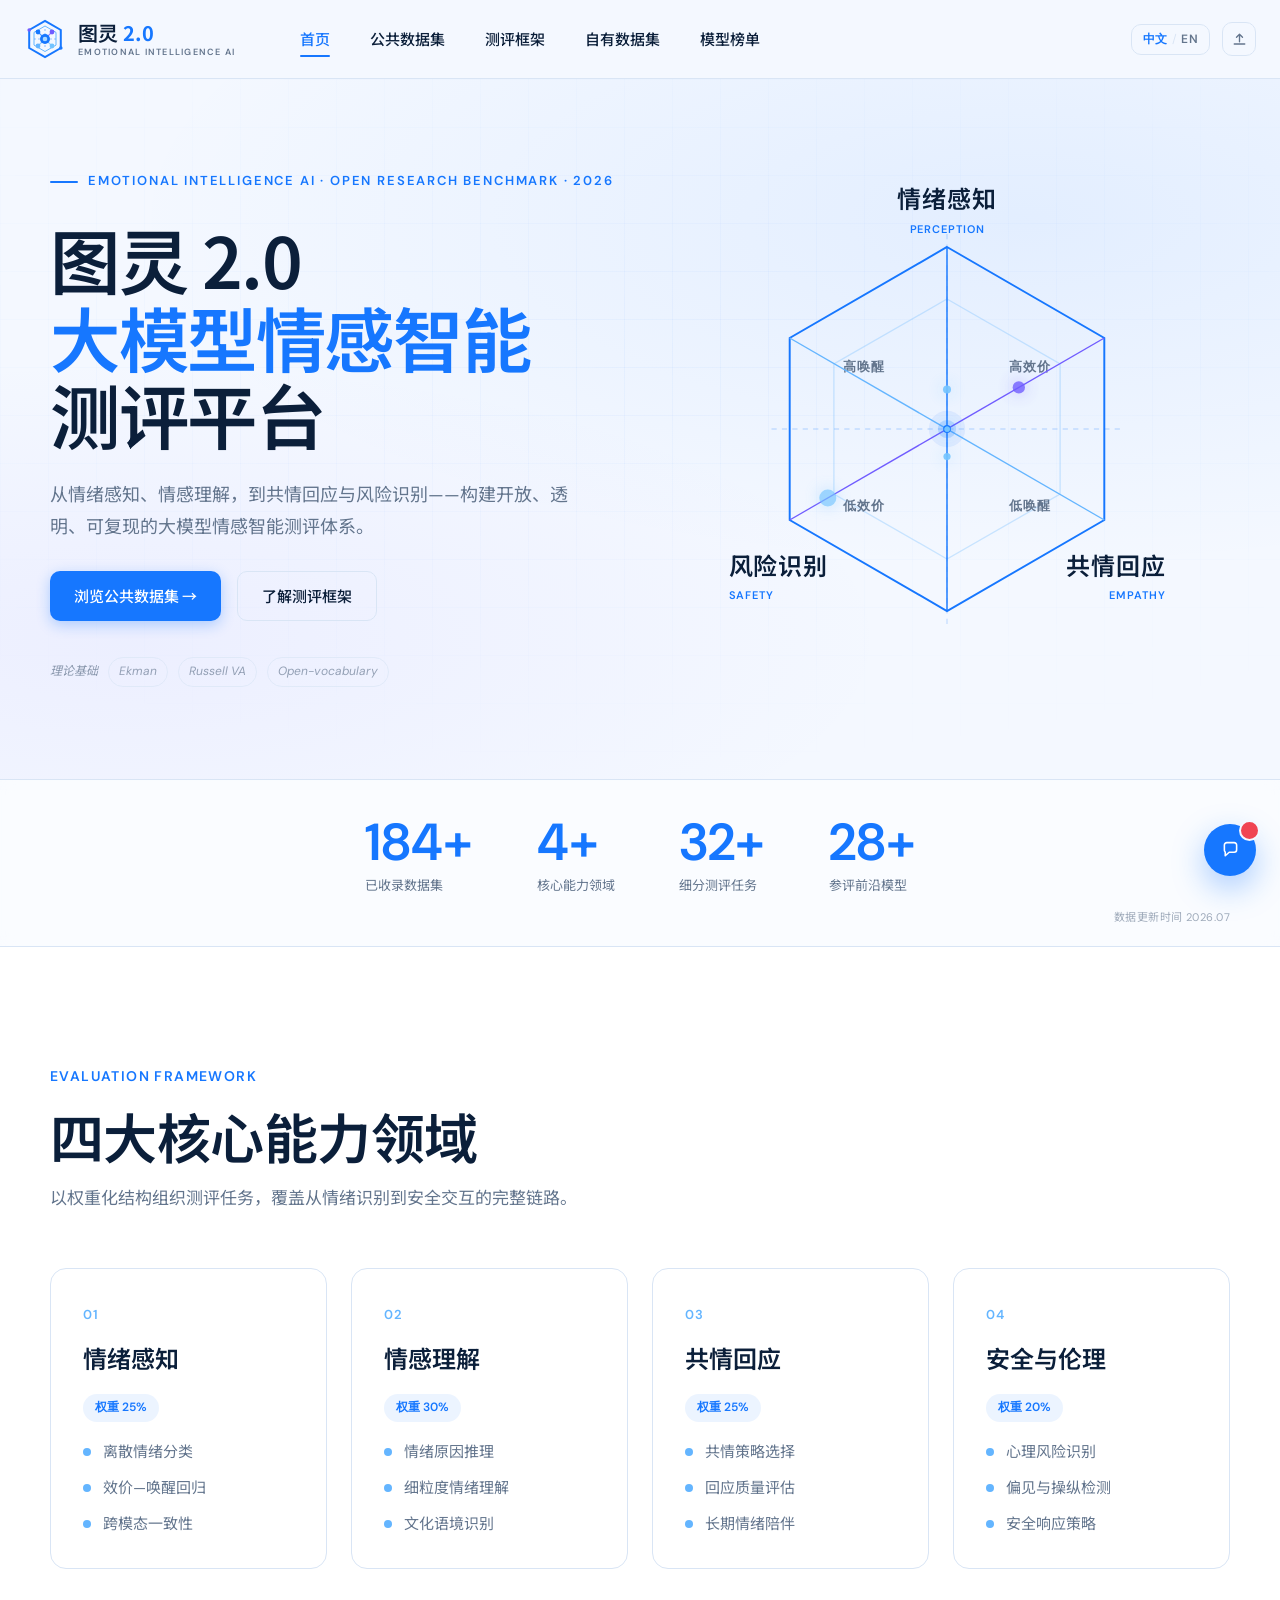
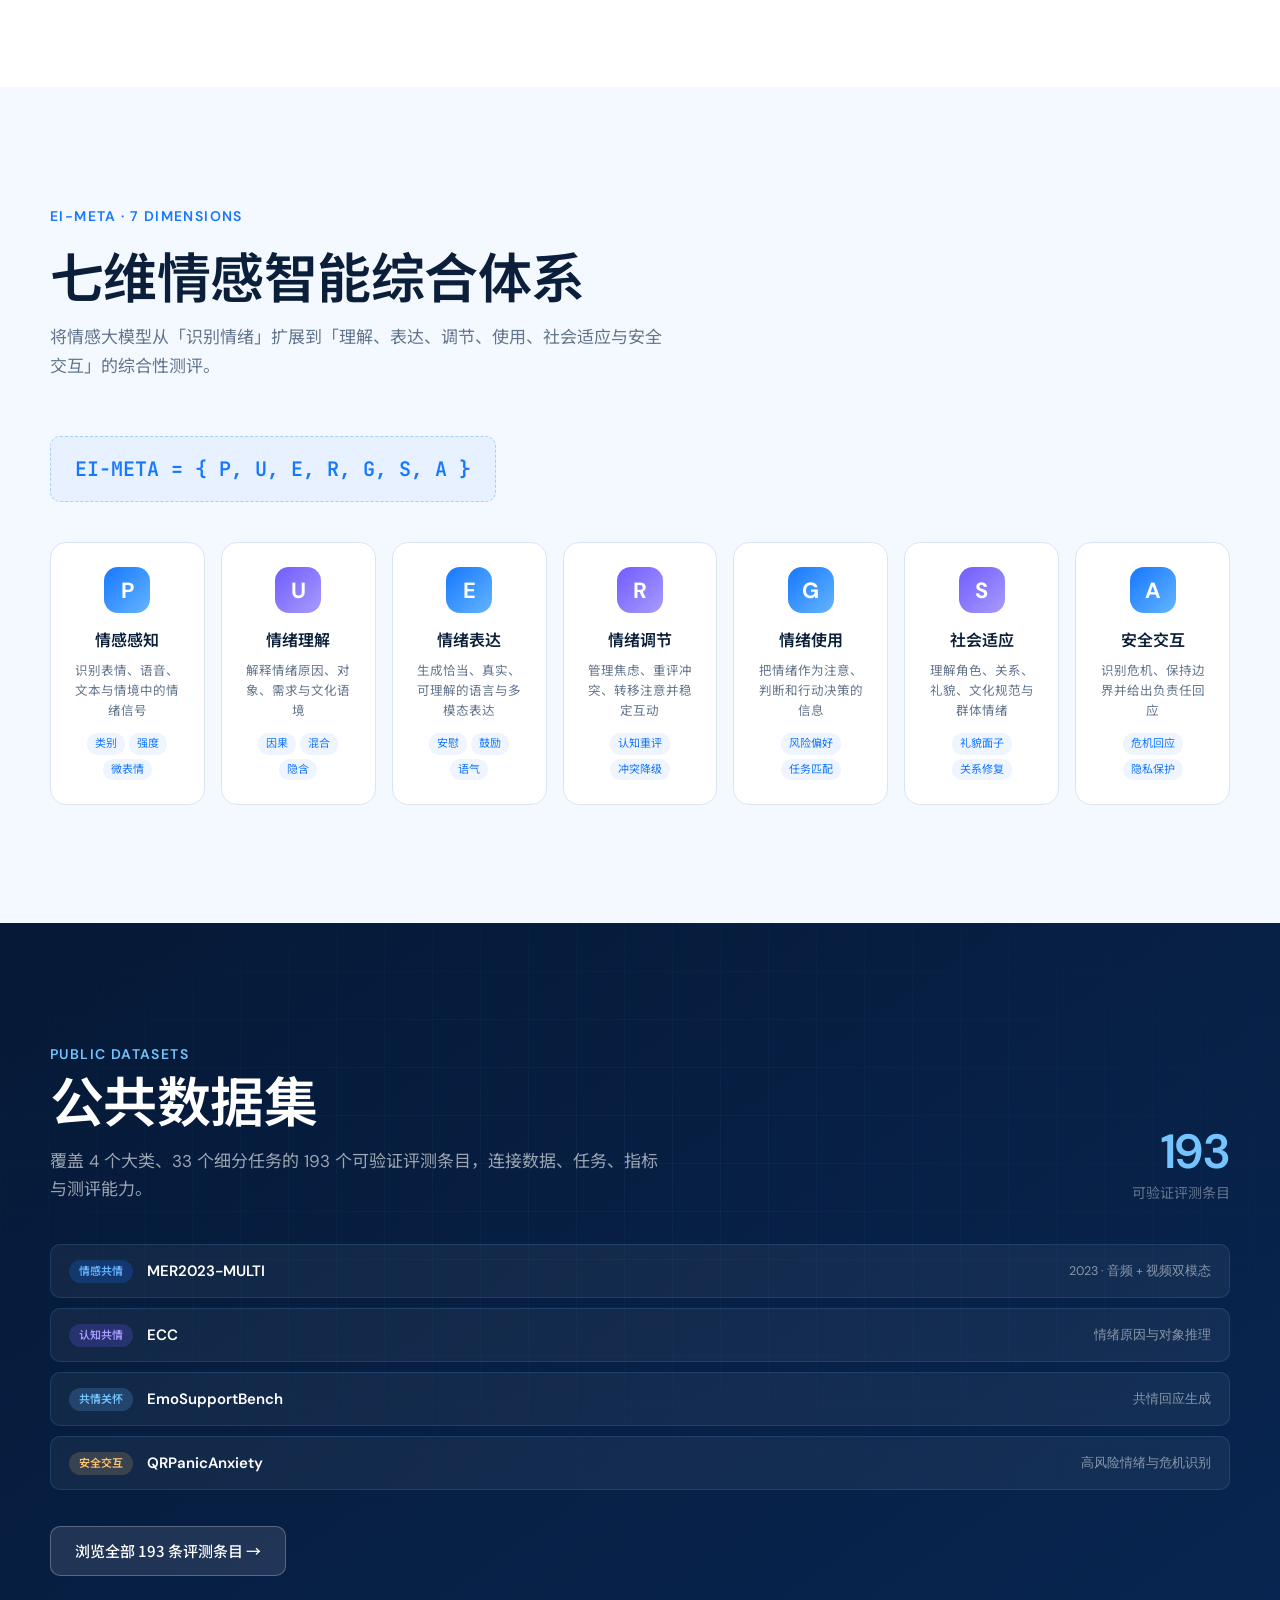
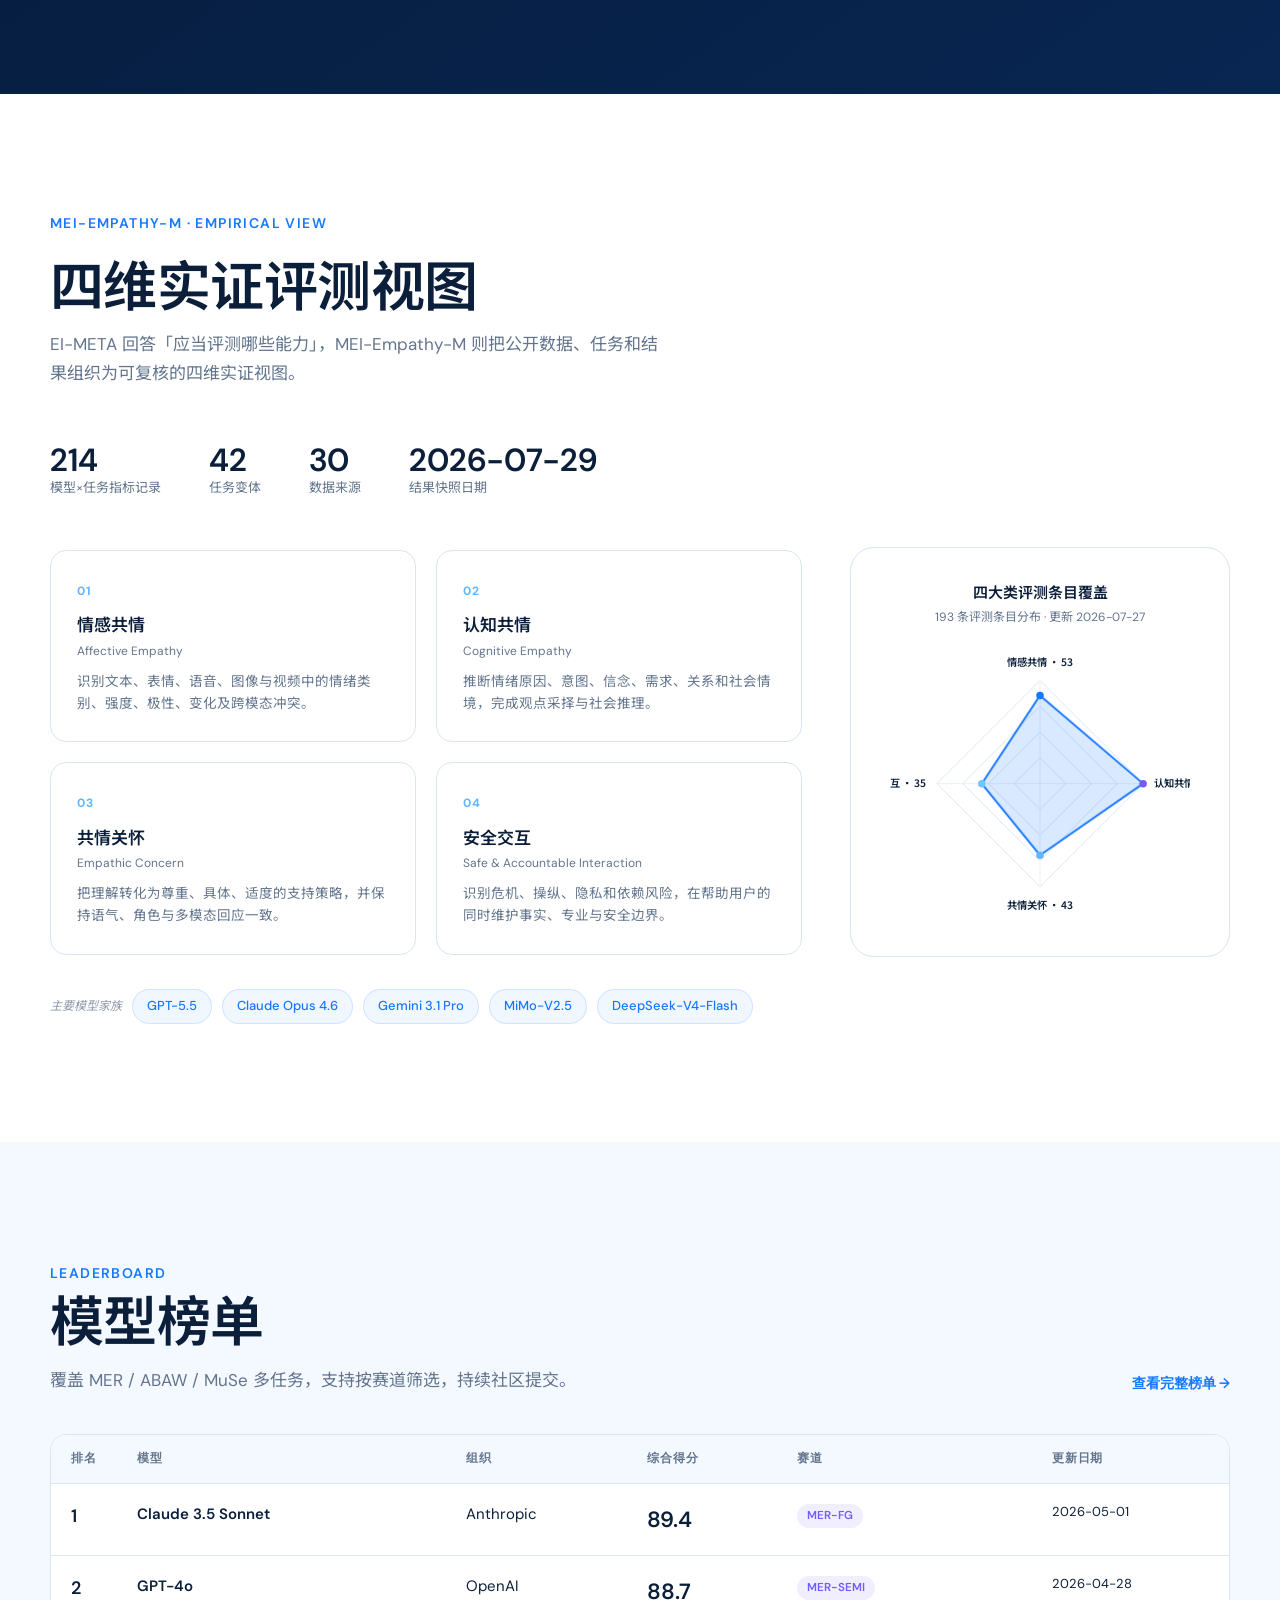
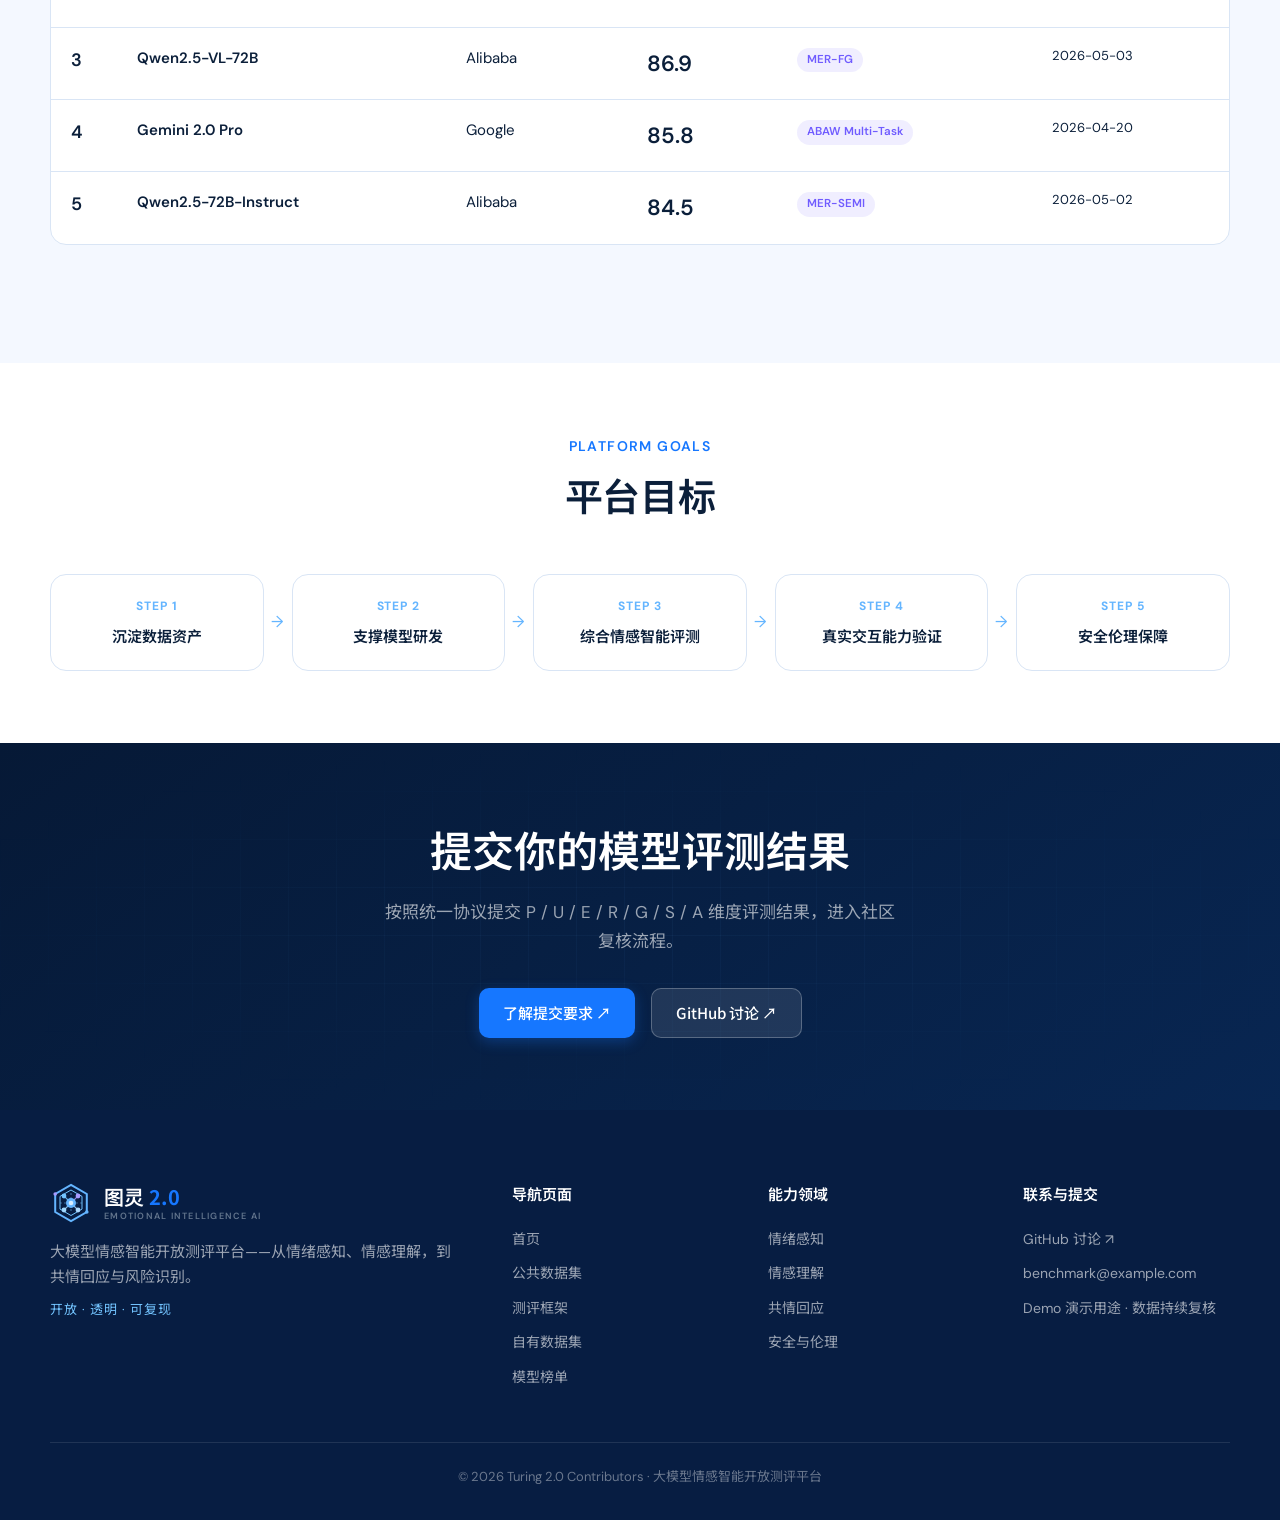
==== commit ebe105da: "Add page feedback comments" ====
--- a/index.html
+++ b/index.html
@@ -692,5 +692,6 @@
   </dialog>
 
   <script src="app.js"></script>
+  <script src="comments.js"></script>
 </body>
 </html>
--- a/styles.css
+++ b/styles.css
@@ -1165,6 +1165,326 @@
   padding: 10px 14px;
   background: rgba(22, 119, 255, .04);
   border-radius: var(--radius-sm);
+}
+
+/* ---------- 19.1 Page Comments ---------- */
+.comment-toggle {
+  position: fixed;
+  right: 24px;
+  bottom: 24px;
+  z-index: 1202;
+  width: 52px;
+  height: 52px;
+  border-radius: 50%;
+  display: flex;
+  align-items: center;
+  justify-content: center;
+  color: var(--white);
+  background: var(--blue);
+  box-shadow: 0 12px 32px rgba(22, 119, 255, .36);
+  transition: transform .2s var(--ease), background .2s var(--ease), box-shadow .2s var(--ease);
+}
+
+.comment-toggle:hover {
+  transform: translateY(-2px);
+  box-shadow: 0 16px 38px rgba(22, 119, 255, .44);
+}
+
+.comment-toggle.active { background: var(--ink); }
+
+.comment-toggle svg,
+.comment-panel svg {
+  width: 21px;
+  height: 21px;
+  fill: none;
+  stroke: currentColor;
+  stroke-width: 1.8;
+  stroke-linecap: round;
+  stroke-linejoin: round;
+}
+
+.comment-badge {
+  position: absolute;
+  top: -4px;
+  right: -4px;
+  min-width: 21px;
+  height: 21px;
+  padding: 0 6px;
+  border-radius: 11px;
+  display: flex;
+  align-items: center;
+  justify-content: center;
+  color: var(--white);
+  background: #f04452;
+  border: 2px solid var(--paper);
+  font-family: 'DM Sans', sans-serif;
+  font-size: 10px;
+  font-weight: 700;
+}
+
+.comment-layer {
+  position: absolute;
+  inset: 0;
+  z-index: 1198;
+  pointer-events: none;
+}
+
+.comment-pin {
+  position: absolute;
+  width: 30px;
+  height: 30px;
+  transform: translate(-50%, -50%);
+  border-radius: 15px 15px 15px 3px;
+  display: flex;
+  align-items: center;
+  justify-content: center;
+  pointer-events: auto;
+  color: var(--white);
+  background: var(--blue);
+  border: 2px solid var(--white);
+  box-shadow: 0 5px 16px rgba(7, 29, 66, .28);
+  font-family: 'DM Sans', sans-serif;
+  font-size: 12px;
+  font-weight: 700;
+  transition: transform .2s var(--ease), background .2s var(--ease);
+}
+
+.comment-pin:hover,
+.comment-pin.active {
+  transform: translate(-50%, -50%) scale(1.12);
+  background: var(--purple);
+}
+
+.comment-pin-draft {
+  pointer-events: none;
+  background: var(--purple);
+  animation: comment-pin-in .25s var(--ease) both;
+}
+
+@keyframes comment-pin-in {
+  from { opacity: 0; transform: translate(-50%, -50%) scale(.55); }
+  to { opacity: 1; transform: translate(-50%, -50%) scale(1); }
+}
+
+.comment-placing,
+.comment-placing * { cursor: crosshair !important; }
+
+.comment-placing .comment-toggle,
+.comment-placing .comment-toggle * { cursor: pointer !important; }
+
+.comment-panel {
+  position: fixed;
+  top: 16px;
+  right: 16px;
+  bottom: 88px;
+  z-index: 1201;
+  width: min(380px, calc(100vw - 32px));
+  display: flex;
+  flex-direction: column;
+  background: var(--white);
+  border: 1px solid var(--line);
+  border-radius: var(--radius);
+  box-shadow: 0 24px 70px rgba(7, 29, 66, .24);
+  opacity: 0;
+  transform: translateX(calc(100% + 32px));
+  pointer-events: none;
+  overflow: hidden;
+  transition: opacity .25s var(--ease), transform .25s var(--ease);
+}
+
+.comment-panel.open {
+  opacity: 1;
+  transform: translateX(0);
+  pointer-events: auto;
+}
+
+.comment-panel-head {
+  min-height: 76px;
+  padding: 16px 18px;
+  border-bottom: 1px solid var(--line);
+  display: flex;
+  align-items: center;
+  justify-content: space-between;
+  gap: 16px;
+}
+
+.comment-panel-kicker {
+  display: block;
+  color: var(--blue);
+  font-family: 'DM Sans', sans-serif;
+  font-size: 10px;
+  font-weight: 700;
+  letter-spacing: .12em;
+}
+
+.comment-panel-head h2 {
+  font-family: 'Noto Sans SC', sans-serif;
+  font-size: 17px;
+  font-weight: 600;
+  line-height: 1.35;
+  letter-spacing: 0;
+}
+
+.comment-panel-close {
+  width: 36px;
+  height: 36px;
+  border-radius: 8px;
+  display: flex;
+  align-items: center;
+  justify-content: center;
+  color: var(--muted);
+}
+
+.comment-panel-close:hover {
+  color: var(--ink);
+  background: var(--paper);
+}
+
+.comment-compose,
+.comment-reply { padding: 18px; }
+
+.comment-compose { overflow-y: auto; }
+
+.comment-compose label {
+  display: block;
+  margin: 0 0 6px;
+  color: var(--ink);
+  font-size: 12px;
+  font-weight: 600;
+}
+
+.comment-compose label:not(:first-child) { margin-top: 16px; }
+
+.comment-compose input,
+.comment-compose textarea,
+.comment-reply textarea {
+  width: 100%;
+  border: 1px solid var(--line);
+  border-radius: 8px;
+  outline: none;
+  background: #f8fbff;
+  padding: 10px 12px;
+  color: var(--ink);
+  font: inherit;
+  font-size: 14px;
+  line-height: 1.55;
+  resize: vertical;
+  transition: border-color .2s var(--ease), box-shadow .2s var(--ease);
+}
+
+.comment-compose input:focus,
+.comment-compose textarea:focus,
+.comment-reply textarea:focus {
+  border-color: var(--blue);
+  box-shadow: 0 0 0 3px rgba(22, 119, 255, .1);
+}
+
+.comment-form-actions,
+.comment-thread-actions {
+  display: flex;
+  align-items: center;
+  gap: 8px;
+  margin-top: 12px;
+}
+
+.comment-form-actions { justify-content: flex-end; }
+
+.comment-primary,
+.comment-secondary,
+.comment-icon-action {
+  min-height: 36px;
+  border-radius: 8px;
+  display: inline-flex;
+  align-items: center;
+  justify-content: center;
+  gap: 7px;
+  padding: 0 13px;
+  font-size: 13px;
+  font-weight: 600;
+}
+
+.comment-primary {
+  color: var(--white);
+  background: var(--blue);
+}
+
+.comment-primary svg,
+.comment-icon-action svg {
+  width: 16px;
+  height: 16px;
+}
+
+.comment-secondary,
+.comment-icon-action {
+  color: var(--muted);
+  background: var(--paper);
+}
+
+.comment-icon-action:hover { color: var(--blue); }
+.comment-icon-action.danger:hover { color: #d9363e; }
+
+.comment-storage-note {
+  margin-top: 14px;
+  text-align: center;
+  color: var(--muted);
+  font-size: 11px;
+}
+
+.comment-thread {
+  flex: 1;
+  overflow-y: auto;
+  padding: 6px 18px 18px;
+}
+
+.comment-message {
+  display: grid;
+  grid-template-columns: 34px 1fr;
+  gap: 10px;
+  padding: 16px 0;
+  border-bottom: 1px solid var(--line);
+}
+
+.comment-avatar {
+  width: 34px;
+  height: 34px;
+  border-radius: 50%;
+  display: flex;
+  align-items: center;
+  justify-content: center;
+  color: var(--white);
+  background: var(--ink);
+  font-family: 'DM Sans', sans-serif;
+  font-size: 12px;
+  font-weight: 700;
+}
+
+.comment-meta {
+  display: flex;
+  align-items: baseline;
+  gap: 8px;
+}
+
+.comment-meta b { font-size: 13px; font-weight: 600; }
+.comment-meta time { color: var(--muted); font-size: 11px; }
+
+.comment-message p {
+  margin-top: 5px;
+  color: #31455f;
+  font-size: 13.5px;
+  line-height: 1.65;
+}
+
+.comment-reply {
+  border-top: 1px solid var(--line);
+  background: var(--white);
+}
+
+.comment-thread-actions { justify-content: flex-start; }
+
+.comment-send {
+  width: 36px;
+  padding: 0;
+  margin-left: auto;
 }
 
 /* ---------- 20. Mobile Nav Drawer ---------- */
@@ -1334,6 +1654,28 @@
   .dialog-inner {
     padding: 28px 24px;
   }
+  .comment-toggle {
+    right: 16px;
+    bottom: 16px;
+  }
+
+  .comment-panel {
+    top: auto;
+    right: 8px;
+    bottom: 78px;
+    left: 8px;
+    width: auto;
+    max-height: min(620px, calc(100vh - 94px));
+    transform: translateY(calc(100% + 96px));
+  }
+
+  .comment-panel.open {
+    transform: translateY(0);
+  }
+
+  .comment-icon-action span {
+    display: none;
+  }
 
   .stat-big {
     font-size: 36px;
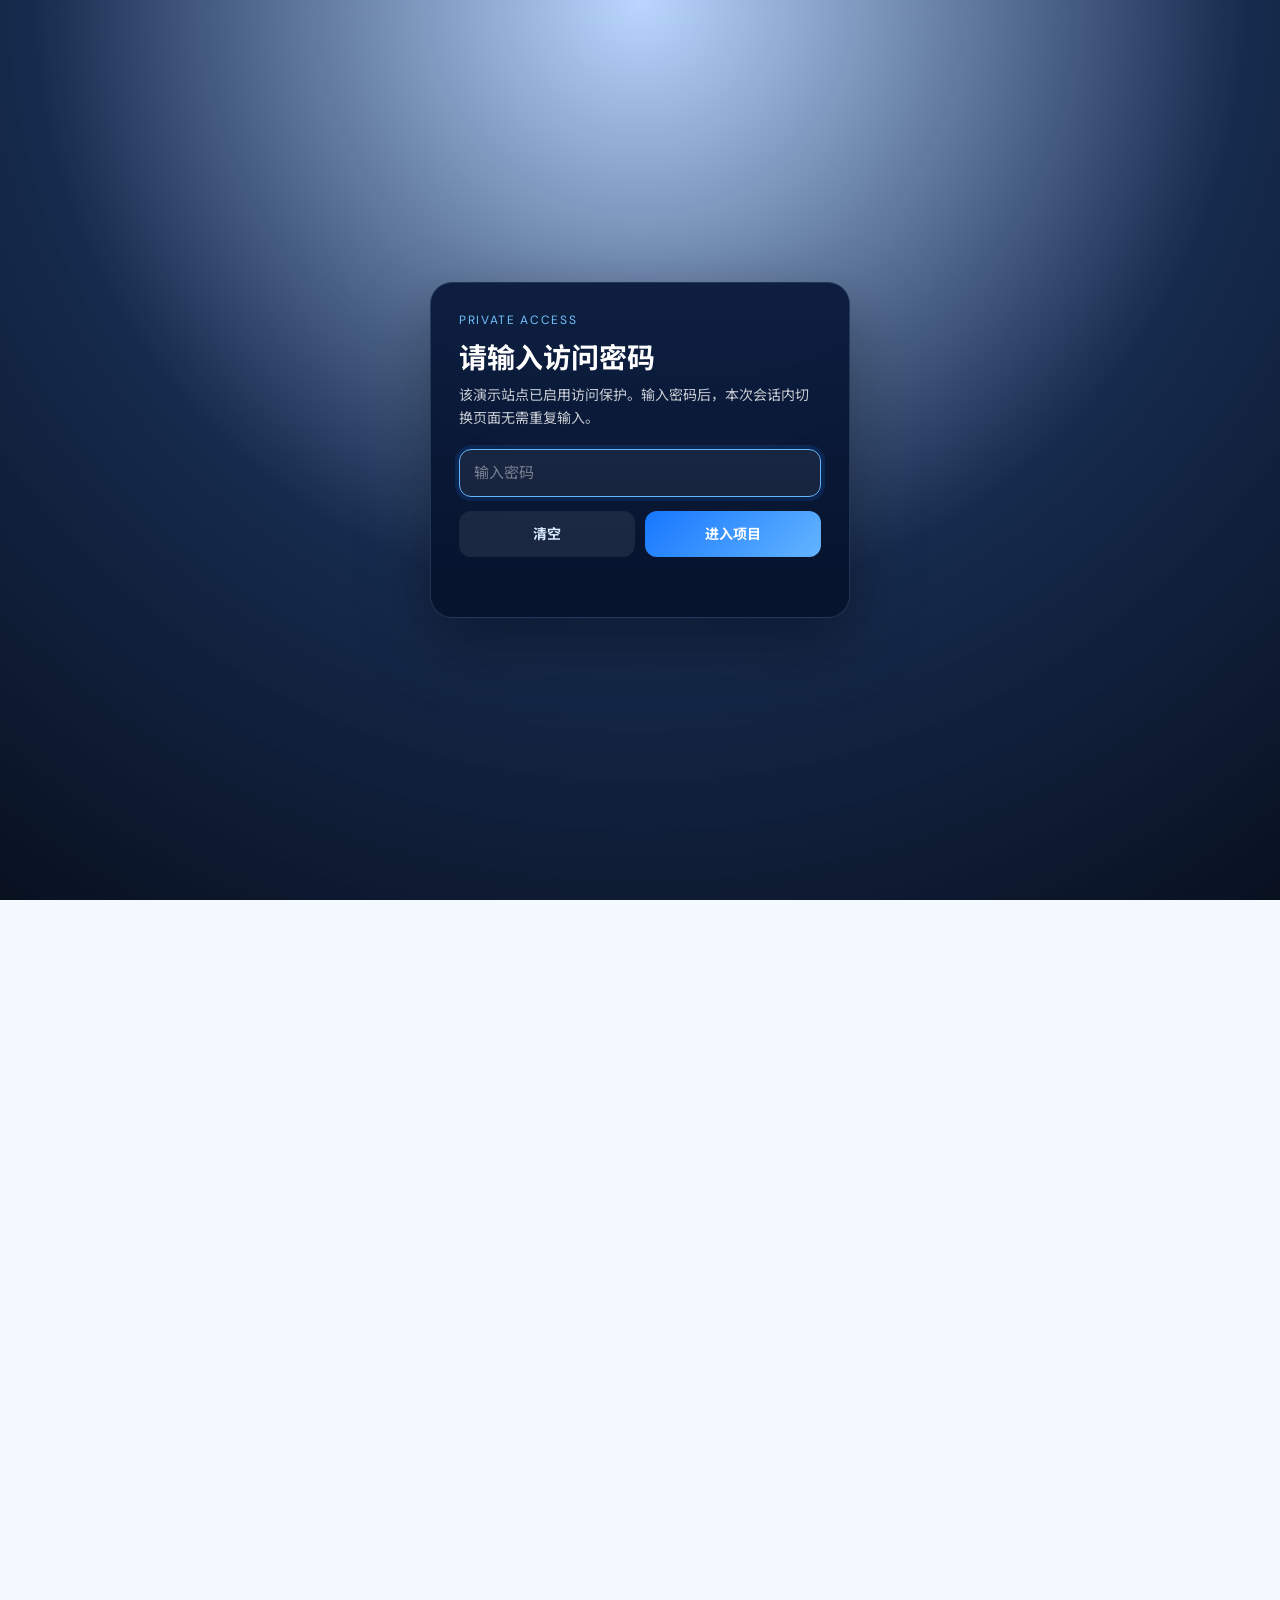
==== commit b57ff24f: "Add shared password gate for all pages" ====
--- a/index.html
+++ b/index.html
@@ -8,6 +8,7 @@
   <link rel="preconnect" href="https://fonts.googleapis.com" />
   <link rel="preconnect" href="https://fonts.gstatic.com" crossorigin />
   <link href="https://fonts.googleapis.com/css2?family=DM+Sans:wght@400;500;600;700&family=Noto+Sans+SC:wght@400;500;600;700&family=JetBrains+Mono:wght@500;600&display=swap" rel="stylesheet" />
+  <script src="gate.js"></script>
   <link rel="stylesheet" href="styles.css" />
   <link rel="stylesheet" href="vitality-blue.css" />
   <link rel="stylesheet" href="animations.css" />
--- a/styles.css
+++ b/styles.css
@@ -1173,8 +1173,8 @@
   right: 24px;
   bottom: 24px;
   z-index: 1202;
-  width: 52px;
-  height: 52px;
+  width: 46px;
+  height: 46px;
   border-radius: 50%;
   display: flex;
   align-items: center;
@@ -1183,6 +1183,48 @@
   background: var(--blue);
   box-shadow: 0 12px 32px rgba(22, 119, 255, .36);
   transition: transform .2s var(--ease), background .2s var(--ease), box-shadow .2s var(--ease);
+}
+
+.comment-list-toggle {
+  position: fixed;
+  right: 24px;
+  bottom: 88px;
+  z-index: 1202;
+  width: 46px;
+  height: 46px;
+  border-radius: 50%;
+  display: flex;
+  align-items: center;
+  justify-content: center;
+  color: var(--blue);
+  background: var(--white);
+  border: 1px solid rgba(22, 119, 255, .18);
+  box-shadow: 0 10px 26px rgba(7, 29, 66, .16);
+  transition: transform .2s var(--ease), color .2s var(--ease), background .2s var(--ease), border-color .2s var(--ease);
+}
+
+.comment-list-toggle:hover {
+  transform: translateY(-2px);
+  color: var(--white);
+  background: var(--blue);
+  border-color: var(--blue);
+}
+
+.comment-list-toggle.active {
+  color: var(--white);
+  background: var(--ink);
+  border-color: var(--ink);
+}
+
+.comment-list-toggle.has-comments::after {
+  content: '';
+  position: absolute;
+  top: 8px;
+  right: 8px;
+  width: 7px;
+  height: 7px;
+  border-radius: 50%;
+  background: #f04452;
 }
 
 .comment-toggle:hover {
@@ -1204,6 +1246,7 @@
 }
 
 .comment-badge {
+  display: none;
   position: absolute;
   top: -4px;
   right: -4px;
@@ -1430,6 +1473,78 @@
   font-size: 11px;
 }
 
+.comment-storage-note.error {
+  color: #d9363e;
+}
+
+.comment-list-wrap {
+  flex: 1;
+  overflow-y: auto;
+  padding: 10px 14px 16px;
+}
+
+.comment-list-empty {
+  margin: 18px;
+  padding: 14px 16px;
+  border: 1px dashed var(--line);
+  border-radius: 10px;
+  color: var(--muted);
+  font-size: 13px;
+  line-height: 1.6;
+  background: #f8fbff;
+}
+
+.comment-list-item {
+  width: 100%;
+  text-align: left;
+  border: 1px solid var(--line);
+  border-radius: 10px;
+  background: var(--white);
+  padding: 11px 12px;
+  margin-top: 10px;
+  display: flex;
+  flex-direction: column;
+  gap: 6px;
+  transition: border-color .2s var(--ease), box-shadow .2s var(--ease), transform .2s var(--ease);
+}
+
+.comment-list-item:first-child { margin-top: 0; }
+
+.comment-list-item:hover {
+  border-color: var(--blue);
+  box-shadow: 0 8px 20px rgba(22, 119, 255, .12);
+  transform: translateY(-1px);
+}
+
+.comment-list-top {
+  display: flex;
+  align-items: center;
+  justify-content: space-between;
+  gap: 12px;
+}
+
+.comment-list-top b {
+  color: var(--ink);
+  font-size: 13px;
+  font-weight: 700;
+}
+
+.comment-list-top time {
+  color: var(--muted);
+  font-size: 11px;
+}
+
+.comment-list-body {
+  color: #31455f;
+  font-size: 13px;
+  line-height: 1.6;
+}
+
+.comment-list-meta {
+  color: var(--muted);
+  font-size: 11px;
+}
+
 .comment-thread {
   flex: 1;
   overflow-y: auto;
@@ -1480,6 +1595,11 @@
 }
 
 .comment-thread-actions { justify-content: flex-start; }
+
+.comment-public-label {
+  color: var(--muted);
+  font-size: 11px;
+}
 
 .comment-send {
   width: 36px;
@@ -1659,6 +1779,11 @@
     bottom: 16px;
   }
 
+  .comment-list-toggle {
+    right: 16px;
+    bottom: 76px;
+  }
+
   .comment-panel {
     top: auto;
     right: 8px;
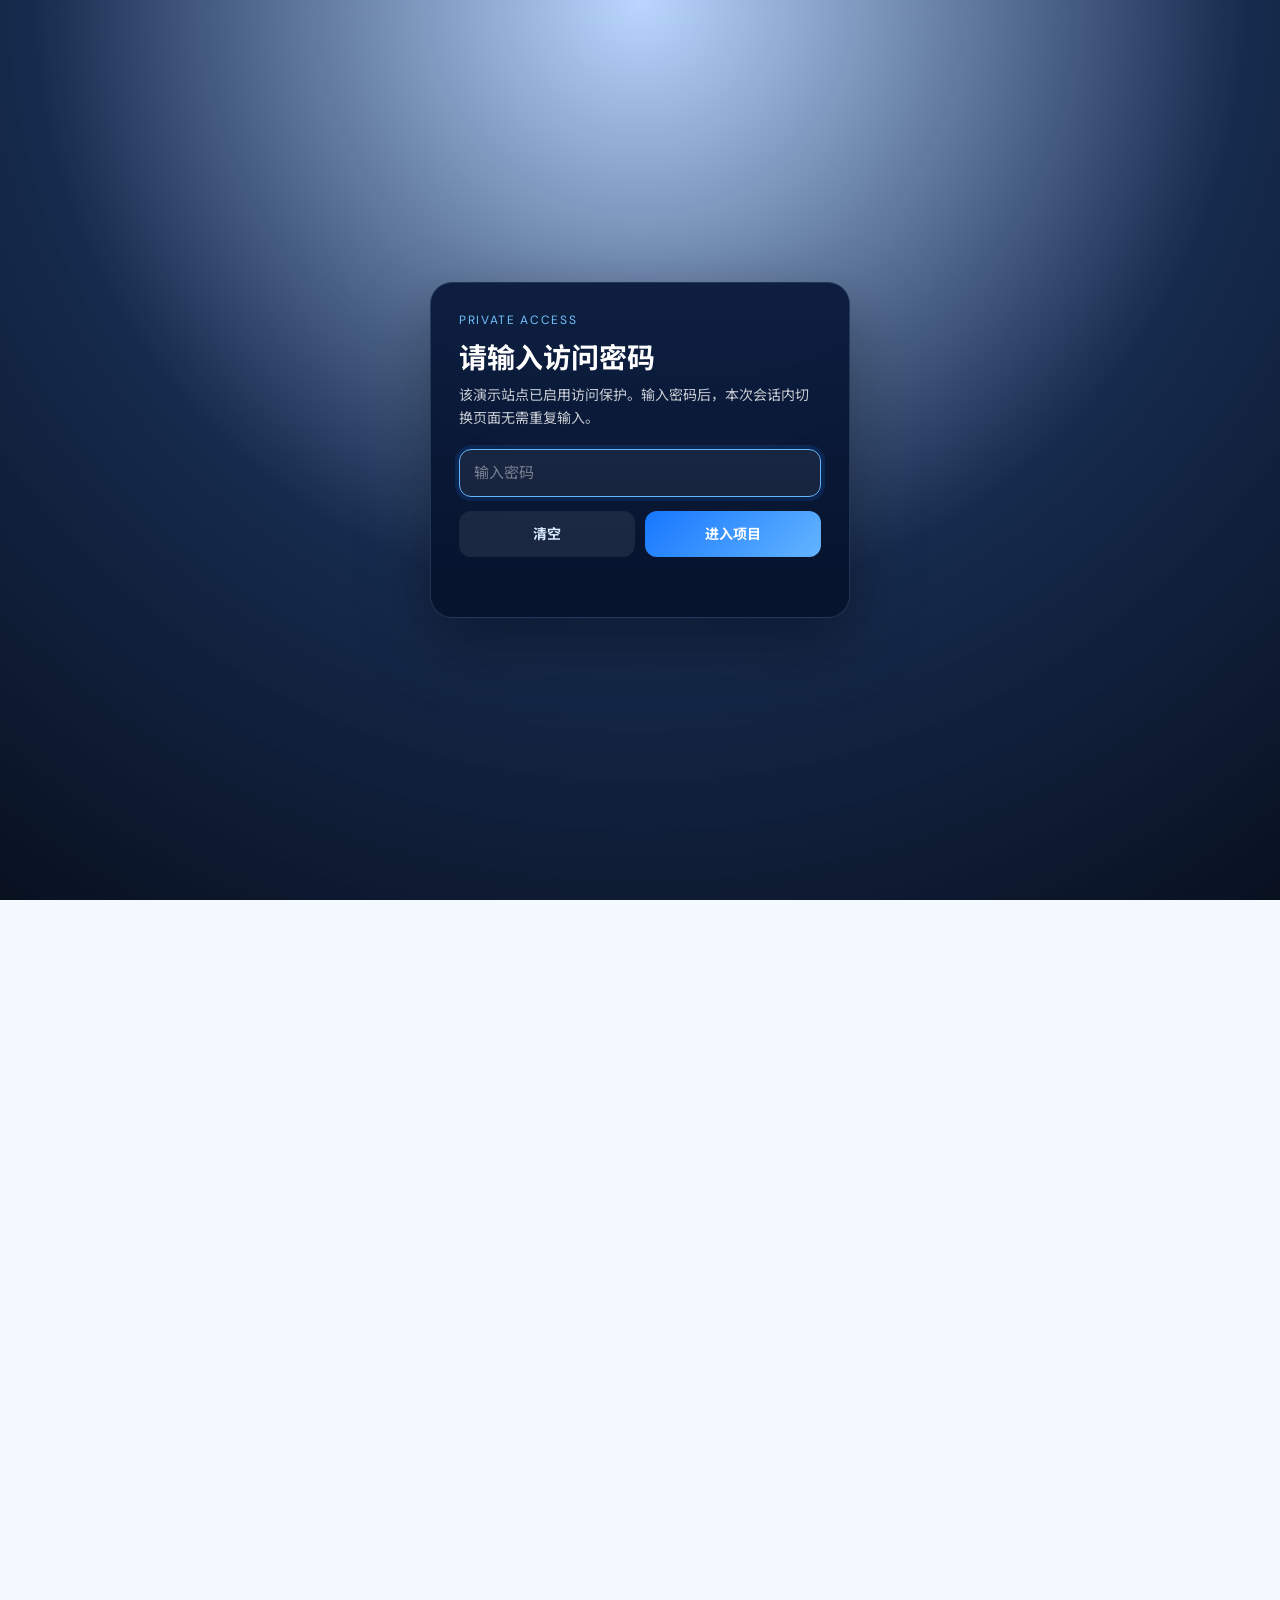
==== commit 7fcd4634: "feat: 完成图灵2.0首页/框架/榜单/数据集改版与H-05验收优化" ====
--- a/index.html
+++ b/index.html
@@ -4,7 +4,7 @@
   <meta charset="UTF-8" />
   <meta name="viewport" content="width=device-width, initial-scale=1.0" />
   <title>图灵 2.0 — 大模型情感智能测评平台</title>
-  <meta name="description" content="从情绪感知、情感理解，到共情回应与风险识别——构建开放、透明、可复现的大模型情感智能测评体系。" />
+  <meta name="description" content="覆盖情感共情、认知共情、共情关怀、安全交互四方向的开放研究性评测展示。" />
   <link rel="preconnect" href="https://fonts.googleapis.com" />
   <link rel="preconnect" href="https://fonts.gstatic.com" crossorigin />
   <link href="https://fonts.googleapis.com/css2?family=DM+Sans:wght@400;500;600;700&family=Noto+Sans+SC:wght@400;500;600;700&family=JetBrains+Mono:wght@500;600&display=swap" rel="stylesheet" />
@@ -94,7 +94,7 @@
             测评平台
           </h1>
           <p class="hero-desc fade-in-up fade-in-up-delay-2">
-            从情绪感知、情感理解，到共情回应与风险识别——构建开放、透明、可复现的大模型情感智能测评体系。
+            围绕情感共情、认知共情、共情关怀与安全交互，构建开放、透明、可复核的大模型共情智能评测平台。
           </p>
           <div class="hero-actions fade-in-up fade-in-up-delay-3">
             <a href="datasets.html" class="btn btn-primary">浏览公共数据集 →</a>
@@ -102,26 +102,30 @@
           </div>
           <div class="theory-tags fade-in-up fade-in-up-delay-4">
             <span class="theory-label">理论基础</span>
-            <span class="chip chip-outline">Ekman</span>
-            <span class="chip chip-outline">Russell VA</span>
-            <span class="chip chip-outline">Open-vocabulary</span>
+            <span class="chip chip-outline">Affective Empathy</span>
+            <span class="chip chip-outline">Cognitive Empathy</span>
+            <span class="chip chip-outline">Safe Interaction</span>
           </div>
         </div>
 
         <!-- Right: Brain Animation -->
         <div class="hero-right">
           <div class="brain-stage">
-            <div class="cap-label cap-perception">
-              <span class="cap-zh">情绪感知</span>
-              PERCEPTION
+            <div class="cap-label cap-affective">
+              <span class="cap-zh">情感共情</span>
+              AFFECTIVE EMPATHY
             </div>
-            <div class="cap-label cap-empathy">
-              <span class="cap-zh">共情回应</span>
-              EMPATHY
+            <div class="cap-label cap-cognitive">
+              <span class="cap-zh">认知共情</span>
+              COGNITIVE EMPATHY
+            </div>
+            <div class="cap-label cap-concern">
+              <span class="cap-zh">共情关怀</span>
+              EMPATHIC CONCERN
             </div>
             <div class="cap-label cap-safety">
-              <span class="cap-zh">风险识别</span>
-              SAFETY
+              <span class="cap-zh">安全交互</span>
+              SAFE INTERACTION
             </div>
 
             <svg class="brain-svg" viewBox="0 0 400 400" fill="none" aria-hidden="true">
@@ -139,11 +143,7 @@
               <line x1="200" y1="50" x2="200" y2="350" stroke="#1677FF" stroke-width="1" stroke-opacity="0.2" stroke-dasharray="4 4" />
               <line x1="65" y1="200" x2="335" y2="200" stroke="#1677FF" stroke-width="1" stroke-opacity="0.2" stroke-dasharray="4 4" />
 
-              <!-- Axis labels at the 4 side vertices of the inner hexagon -->
-              <text x="120" y="155" text-anchor="start" class="va-label">高唤醒</text>
-              <text x="280" y="155" text-anchor="end"   class="va-label">高效价</text>
-              <text x="120" y="262" text-anchor="start" class="va-label">低效价</text>
-              <text x="280" y="262" text-anchor="end"   class="va-label">低唤醒</text>
+              <!-- Four directions around one shared empathy center -->
 
               <!-- 3 straight diagonal lines connecting opposite vertices through center -->
               <line class="brain-line" x1="200" y1="60"  x2="200" y2="340" stroke="#1677FF" stroke-width="1.1" />
@@ -190,10 +190,10 @@
 
             <div class="index-card">
               <span class="index-card-live">LIVE</span>
-              <div class="index-card-name">EI-META 综合</div>
+              <div class="index-card-name">Affective Empathy</div>
               <div class="index-card-value">
-                86.5
-                <span class="index-card-change">↑ 2.3</span>
+                0.6450
+                <span class="index-card-change">↑ 0.03</span>
               </div>
             </div>
           </div>
@@ -208,152 +208,69 @@
     <div class="section-shell">
       <div class="metrics-bar">
         <div class="metric-item">
-          <span class="hero-metric-num">184+</span>
-          <span class="hero-metric-label">已收录数据集</span>
+          <span class="hero-metric-num">193</span>
+          <span class="hero-metric-label">可验证评测条目</span>
         </div>
         <div class="metric-item">
           <span class="hero-metric-num">4+</span>
           <span class="hero-metric-label">核心能力领域</span>
         </div>
         <div class="metric-item">
-          <span class="hero-metric-num">32+</span>
+          <span class="hero-metric-num">33</span>
           <span class="hero-metric-label">细分测评任务</span>
         </div>
         <div class="metric-item">
-          <span class="hero-metric-num">28+</span>
-          <span class="hero-metric-label">参评前沿模型</span>
-        </div>
-      </div>
-      <span class="hero-metric-update">数据更新时间 2026.07</span>
+          <span class="hero-metric-num">5</span>
+          <span class="hero-metric-label">展示模型</span>
+        </div>
+      </div>
+      <span class="hero-metric-update">研究性聚合展示 · 0–1 尺度</span>
     </div>
   </section>
 
   <!-- ============ 四大核心能力领域 ============ -->
-  <section class="framework-section section-space">
+  <section class="framework-section section-space home-band-a">
     <div class="section-shell">
       <div class="section-header reveal">
         <span class="section-label">EVALUATION FRAMEWORK</span>
         <h2 class="section-title">四大核心能力领域</h2>
         <p class="section-desc" style="margin-top:16px;">
-          以权重化结构组织测评任务，覆盖从情绪识别到安全交互的完整链路。
+          四个方向共同描述模型从感知情绪到安全回应的关键能力，不展示权重分配。
         </p>
       </div>
 
       <div class="framework-grid">
         <div class="card card-hover reveal">
           <span class="card-num">01</span>
-          <h3 class="card-title">情绪感知</h3>
-          <span class="card-weight">权重 25%</span>
-          <ul class="card-list">
-            <li>离散情绪分类</li>
-            <li>效价—唤醒回归</li>
-            <li>跨模态一致性</li>
-          </ul>
+          <h3 class="card-title">情感共情</h3>
+          <p class="card-desc">测评模型是否具备类似人类情感共情中的情绪敏感性、情绪线索识别和多模态情绪感知能力。</p>
         </div>
         <div class="card card-hover reveal">
           <span class="card-num">02</span>
-          <h3 class="card-title">情感理解</h3>
-          <span class="card-weight">权重 30%</span>
-          <ul class="card-list">
-            <li>情绪原因推理</li>
-            <li>细粒度情绪理解</li>
-            <li>文化语境识别</li>
-          </ul>
+          <h3 class="card-title">认知共情</h3>
+          <p class="card-desc">测评模型能否理解人类为什么会有这种情绪，以及用户隐含的心理状态、意图、需求和处境。</p>
         </div>
         <div class="card card-hover reveal">
           <span class="card-num">03</span>
-          <h3 class="card-title">共情回应</h3>
-          <span class="card-weight">权重 25%</span>
-          <ul class="card-list">
-            <li>共情策略选择</li>
-            <li>回应质量评估</li>
-            <li>长期情绪陪伴</li>
-          </ul>
+          <h3 class="card-title">共情关怀</h3>
+          <p class="card-desc">测评模型能否把情绪感知和理解转化为关怀、支持、安抚、引导和关系修复等输出。</p>
         </div>
         <div class="card card-hover reveal">
           <span class="card-num">04</span>
-          <h3 class="card-title">安全与伦理</h3>
-          <span class="card-weight">权重 20%</span>
-          <ul class="card-list">
-            <li>心理风险识别</li>
-            <li>偏见与操纵检测</li>
-            <li>安全响应策略</li>
-          </ul>
-        </div>
-      </div>
-    </div>
-  </section>
-
-  <!-- ============ EI-META 七维 ============ -->
-  <section class="section-space">
-    <div class="section-shell">
-      <div class="section-header reveal">
-        <span class="section-label">EI-META · 7 DIMENSIONS</span>
-        <h2 class="section-title">七维情感智能综合体系</h2>
-        <p class="section-desc" style="margin-top:16px;">
-          将情感大模型从「识别情绪」扩展到「理解、表达、调节、使用、社会适应与安全交互」的综合性测评。
-        </p>
-      </div>
-
-      <div class="eimeta-formula reveal">EI-META = { P, U, E, R, G, S, A }</div>
-
-      <div class="eimeta-grid">
-        <div class="eimeta-card reveal">
-          <div class="eimeta-letter">P</div>
-          <div class="eimeta-name">情感感知</div>
-          <div class="eimeta-desc">识别表情、语音、文本与情境中的情绪信号</div>
-          <div class="eimeta-keys"><span>类别</span><span>强度</span><span>微表情</span></div>
-        </div>
-        <div class="eimeta-card reveal">
-          <div class="eimeta-letter">U</div>
-          <div class="eimeta-name">情绪理解</div>
-          <div class="eimeta-desc">解释情绪原因、对象、需求与文化语境</div>
-          <div class="eimeta-keys"><span>因果</span><span>混合</span><span>隐含</span></div>
-        </div>
-        <div class="eimeta-card reveal">
-          <div class="eimeta-letter">E</div>
-          <div class="eimeta-name">情绪表达</div>
-          <div class="eimeta-desc">生成恰当、真实、可理解的语言与多模态表达</div>
-          <div class="eimeta-keys"><span>安慰</span><span>鼓励</span><span>语气</span></div>
-        </div>
-        <div class="eimeta-card reveal">
-          <div class="eimeta-letter">R</div>
-          <div class="eimeta-name">情绪调节</div>
-          <div class="eimeta-desc">管理焦虑、重评冲突、转移注意并稳定互动</div>
-          <div class="eimeta-keys"><span>认知重评</span><span>冲突降级</span></div>
-        </div>
-        <div class="eimeta-card reveal">
-          <div class="eimeta-letter">G</div>
-          <div class="eimeta-name">情绪使用</div>
-          <div class="eimeta-desc">把情绪作为注意、判断和行动决策的信息</div>
-          <div class="eimeta-keys"><span>风险偏好</span><span>任务匹配</span></div>
-        </div>
-        <div class="eimeta-card reveal">
-          <div class="eimeta-letter">S</div>
-          <div class="eimeta-name">社会适应</div>
-          <div class="eimeta-desc">理解角色、关系、礼貌、文化规范与群体情绪</div>
-          <div class="eimeta-keys"><span>礼貌面子</span><span>关系修复</span></div>
-        </div>
-        <div class="eimeta-card reveal">
-          <div class="eimeta-letter">A</div>
-          <div class="eimeta-name">安全交互</div>
-          <div class="eimeta-desc">识别危机、保持边界并给出负责任回应</div>
-          <div class="eimeta-keys"><span>危机回应</span><span>隐私保护</span></div>
-        </div>
-      </div>
-    </div>
-  </section>
-
-  <!-- ============ 公共数据集预览（深色） ============ -->
-  <section class="dark-section section-space">
+          <h3 class="card-title">安全交互</h3>
+          <p class="card-desc">测评模型在高风险、脆弱、依赖、危机或不确定情境中，能否保持安全、边界、非操控的原则。</p>
+        </div>
+      </div>
+    </div>
+  </section>
+  <!-- ============ 公共数据集预览（浅色） ============ -->
+  <section class="framework-section section-space dataset-preview-light home-band-b">
     <div class="section-shell">
       <div class="section-header-row" style="margin-bottom:40px;">
         <div class="reveal">
           <span class="section-label">PUBLIC DATASETS</span>
           <h2 class="section-title">公共数据集</h2>
-          <p class="section-desc" style="margin-top:16px;">
-            覆盖 4 个大类、33 个细分任务的 193 个可验证评测条目，连接数据、任务、指标与测评能力。
-          </p>
+          <p class="section-desc" style="margin-top:16px;">覆盖 193 个可验证评测条目、4 个大类与 33 个细分任务，支持按方向浏览与追溯。</p>
         </div>
         <div class="reveal" style="text-align:right;flex-shrink:0;">
           <div class="stat-big">193</div>
@@ -364,59 +281,54 @@
       <div class="preview-entries">
         <a href="datasets.html" class="preview-entry reveal">
           <span class="ds-tag ds-tag-affective">情感共情</span>
-          <span class="preview-entry-name">MER2023-MULTI</span>
-          <span class="preview-entry-meta">2023 · 音频 + 视频双模态</span>
+          <span class="preview-entry-name">情绪类别识别 / 情绪强度判断</span>
+          <span class="preview-entry-meta">53 条目 · 9 类任务</span>
         </a>
         <a href="datasets.html" class="preview-entry reveal">
           <span class="ds-tag ds-tag-cognitive">认知共情</span>
-          <span class="preview-entry-name">ECC</span>
-          <span class="preview-entry-meta">情绪原因与对象推理</span>
+          <span class="preview-entry-name">情绪原因与对象 / 隐含需求识别</span>
+          <span class="preview-entry-meta">62 条目 · 7 类任务</span>
         </a>
         <a href="datasets.html" class="preview-entry reveal">
           <span class="ds-tag ds-tag-concern">共情关怀</span>
-          <span class="preview-entry-name">EmoSupportBench</span>
-          <span class="preview-entry-meta">共情回应生成</span>
+          <span class="preview-entry-name">回应生成 / 关系修复与礼貌</span>
+          <span class="preview-entry-meta">43 条目 · 6 类任务</span>
         </a>
         <a href="datasets.html" class="preview-entry reveal">
           <span class="ds-tag ds-tag-safety">安全交互</span>
-          <span class="preview-entry-name">QRPanicAnxiety</span>
-          <span class="preview-entry-meta">高风险情绪与危机识别</span>
+          <span class="preview-entry-name">危机识别 / 专业边界与隐私边界</span>
+          <span class="preview-entry-meta">35 条目 · 10 类任务</span>
         </a>
       </div>
 
       <div style="margin-top:36px;" class="reveal">
-        <a href="datasets.html" class="btn btn-light">浏览全部 193 条评测条目 →</a>
+        <a href="datasets.html" class="btn btn-ghost">浏览全部 193 条评测条目 →</a>
       </div>
     </div>
   </section>
 
   <!-- ============ MEI-Empathy-M ============ -->
-  <section class="framework-section section-space">
+  <section class="framework-section section-space home-band-c">
     <div class="section-shell">
       <div class="section-header reveal">
         <span class="section-label">MEI-EMPATHY-M · EMPIRICAL VIEW</span>
         <h2 class="section-title">四维实证评测视图</h2>
         <p class="section-desc" style="margin-top:16px;">
-          EI-META 回答「应当评测哪些能力」，MEI-Empathy-M 则把公开数据、任务和结果组织为可复核的四维实证视图。
+          使用四维聚合结果与分维任务清单展示模型能力结构，结果仅用于研究性比较与复核。
         </p>
       </div>
 
-      <div class="metrics-bar reveal" style="margin-bottom:48px;">
-        <div class="metric-item">
-          <span class="metric-num">214</span>
-          <span class="metric-label">模型×任务指标记录</span>
-        </div>
-        <div class="metric-item">
-          <span class="metric-num">42</span>
-          <span class="metric-label">任务变体</span>
-        </div>
-        <div class="metric-item">
-          <span class="metric-num">30</span>
-          <span class="metric-label">数据来源</span>
-        </div>
-        <div class="metric-item">
-          <span class="metric-num">2026-07-29</span>
-          <span class="metric-label">结果快照日期</span>
+      <div class="composite-score-card reveal" style="margin-bottom:28px;">
+        <div class="composite-score-head">
+          <h3>综合评分（0–1）</h3>
+          <span>四维聚合展示（0–1），非跨任务官方总排名</span>
+        </div>
+        <div class="composite-score-grid">
+          <div><b>Gemini 3.1 Pro</b><span>0.5172</span></div>
+          <div><b>MiMo v2.5</b><span>0.4883</span></div>
+          <div><b>DeepSeek v4 Flash</b><span>0.4615</span></div>
+          <div><b>GPT-5.5</b><span>0.4486</span></div>
+          <div><b>Claude Opus 4.6</b><span>0.4401</span></div>
         </div>
       </div>
 
@@ -426,49 +338,50 @@
             <span class="mei-card-num">01</span>
             <div class="mei-card-title">情感共情</div>
             <div class="mei-card-en">Affective Empathy</div>
-            <p>识别文本、表情、语音、图像与视频中的情绪类别、强度、极性、变化及跨模态冲突。</p>
+            <ul class="mei-task-list">
+              <li>情绪类别识别</li><li>情绪强度判断</li><li>情感极性判断</li><li>微表情与细微信号识别</li><li>伪装情绪识别</li><li>跨模态冲突识别</li><li>情绪变化追踪</li><li>群体情绪识别</li><li>情感敏感性解释</li>
+            </ul>
           </div>
           <div class="mei-card reveal">
             <span class="mei-card-num">02</span>
             <div class="mei-card-title">认知共情</div>
             <div class="mei-card-en">Cognitive Empathy</div>
-            <p>推断情绪原因、意图、信念、需求、关系和社会情境，完成观点采择与社会推理。</p>
+            <ul class="mei-task-list">
+              <li>情绪原因与对象推理</li><li>隐含需求识别</li><li>观点采择与心理状态推断</li><li>复杂/混合/转化情绪理解</li><li>情绪词汇与细粒度情绪识别</li><li>情绪对注意/记忆/风险和社会判断的影响理解</li><li>社会角色识别与关系情绪理解</li>
+            </ul>
           </div>
           <div class="mei-card reveal">
             <span class="mei-card-num">03</span>
             <div class="mei-card-title">共情关怀</div>
             <div class="mei-card-en">Empathic Concern</div>
-            <p>把理解转化为尊重、具体、适度的支持策略，并保持语气、角色与多模态回应一致。</p>
+            <ul class="mei-task-list">
+              <li>共情回应生成</li><li>语气/强度和角色适配</li><li>多模态回应一致性</li><li>支持策略选择</li><li>情绪安抚与认知重评</li><li>个性化调节与效果评估</li><li>关系修复与社会礼貌回应</li>
+            </ul>
           </div>
           <div class="mei-card reveal">
             <span class="mei-card-num">04</span>
             <div class="mei-card-title">安全交互</div>
             <div class="mei-card-en">Safe &amp; Accountable Interaction</div>
-            <p>识别危机、操纵、隐私和依赖风险，在帮助用户的同时维护事实、专业与安全边界。</p>
-          </div>
-        </div>
-
-        <div class="radar-wrap reveal">
-          <div class="radar-title">四大类评测条目覆盖</div>
-          <div class="radar-sub">193 条评测条目分布 · 更新 2026-07-27</div>
-          <svg class="radar-svg" viewBox="0 0 320 300" aria-hidden="true">
-            <polygon points="160,40 270,150 160,260 50,150" fill="none" stroke="#d9e5f5"/>
-            <polygon points="160,67.5 242.5,150 160,232.5 77.5,150" fill="none" stroke="#d9e5f5"/>
-            <polygon points="160,95 215,150 160,205 105,150" fill="none" stroke="#d9e5f5"/>
-            <polygon points="160,122.5 187.5,150 160,177.5 132.5,150" fill="none" stroke="#d9e5f5"/>
-            <line x1="160" y1="40" x2="160" y2="260" stroke="#e8eff9"/>
-            <line x1="50" y1="150" x2="270" y2="150" stroke="#e8eff9"/>
-            <polygon class="radar-shape" points="160,56 270,150 160,226.3 97.9,150"
-              fill="rgba(22,119,255,.16)" stroke="#1677ff" stroke-width="2"/>
-            <circle cx="160" cy="56" r="4" fill="#1677ff"/>
-            <circle cx="270" cy="150" r="4" fill="#705cff"/>
-            <circle cx="160" cy="226.3" r="4" fill="#64b5ff"/>
-            <circle cx="97.9" cy="150" r="4" fill="#73c4ff"/>
-            <text x="160" y="24" text-anchor="middle" class="radar-axis-label">情感共情 · 53</text>
-            <text x="282" y="154" text-anchor="start" class="radar-axis-label">认知共情 · 62</text>
-            <text x="160" y="284" text-anchor="middle" class="radar-axis-label">共情关怀 · 43</text>
-            <text x="38" y="154" text-anchor="end" class="radar-axis-label">安全交互 · 35</text>
-          </svg>
+            <ul class="mei-task-list">
+              <li>高风险情绪与危机识别</li><li>危机安全回应与现实求助引导</li><li>非评判倾听与去污名化回应</li><li>情绪操控/PUA 与威胁识别</li><li>拟人化与依赖风险控制</li><li>医疗/心理/法律等专业边界维护</li><li>隐私保护与敏感信息边界</li><li>幻觉风险与不确定性控制</li><li>偏见/公平性与社会伤害风险识别</li><li>冲突/暴力和冲动行为降级</li>
+            </ul>
+          </div>
+        </div>
+
+        <div class="radar-wrap reveal" data-radar-switcher>
+          <div class="radar-tabs">
+            <button class="radar-tab active" data-view="overview">综合四维总览</button>
+            <button class="radar-tab" data-view="affective">情感共情</button>
+            <button class="radar-tab" data-view="cognitive">认知共情</button>
+            <button class="radar-tab" data-view="concern">共情关怀</button>
+            <button class="radar-tab" data-view="safe">安全交互</button>
+          </div>
+          <div class="radar-title" id="radar-title">共情能力雷达图</div>
+          <div class="radar-sub" id="radar-sub">n = 9 / 7 / 6 / 10</div>
+          <img id="radar-image" class="radar-image" src="assets/empathy-overview-radar.png" alt="综合四维总览雷达图，比较五个模型在四方向的聚合表现" />
+          <p class="radar-note" id="radar-note">比较五个模型在情感共情、认知共情、共情关怀、安全交互四个方向的聚合表现。</p>
+          <p class="radar-caption" id="radar-caption">雷达图使用 0–1 尺度汇总多个共情相关任务，用于观察模型在能力维度上的相对表现。图中 n 表示该维度纳入聚合的细分任务数。雷达图为聚合展示，不是官方总分，也不能替代单任务原始指标；不同任务的指标、模态、样本量和评测方法可能不同。</p>
+          <p class="radar-caption">资源提示：若图像未显示，请将 Turing2.0_Benchmark(1).zip/02_VISUALS 中对应文件放入 assets 目录。</p>
         </div>
       </div>
 
@@ -479,20 +392,21 @@
         <span class="chip">Gemini 3.1 Pro</span>
         <span class="chip">MiMo-V2.5</span>
         <span class="chip">DeepSeek-V4-Flash</span>
-      </div>
+        <span class="chip">…</span>
+      </div>
+
+      <p class="lb-demo-note reveal" style="margin-top:22px;">四维聚合结果用于研究性比较，不构成官方总排名、安全认证、采购建议或高风险场景部署保证。</p>
     </div>
   </section>
 
   <!-- ============ 榜单预览 ============ -->
-  <section class="section-space">
+  <section class="section-space home-band-d">
     <div class="section-shell">
       <div class="section-header-row" style="margin-bottom:40px;">
         <div class="reveal">
           <span class="section-label">LEADERBOARD</span>
           <h2 class="section-title">模型榜单</h2>
-          <p class="section-desc" style="margin-top:16px;">
-            覆盖 MER / ABAW / MuSe 多任务，支持按赛道筛选，持续社区提交。
-          </p>
+          <p class="section-desc" style="margin-top:16px;">展示综合与四方向结果，分数均为 0–1 聚合展示（保留 4 位小数）。</p>
         </div>
         <a href="leaderboard.html" class="btn-link reveal">查看完整榜单 →</a>
       </div>
@@ -501,49 +415,34 @@
         <table class="data-table">
           <thead>
             <tr>
-              <th>排名</th><th>模型</th><th>组织</th><th>综合得分</th><th>赛道</th><th>更新日期</th>
+              <th>排名</th><th>模型</th><th>综合评分</th><th>情感共情</th><th>认知共情</th><th>共情关怀</th><th>安全交互</th>
             </tr>
           </thead>
           <tbody>
             <tr>
               <td class="lb-rank lb-rank-1">1</td>
-              <td class="table-name">Claude 3.5 Sonnet</td>
-              <td>Anthropic</td>
-              <td class="lb-score">89.4</td>
-              <td><span class="lb-track-tag">MER-FG</span></td>
-              <td class="lb-date">2026-05-01</td>
+              <td class="table-name">Gemini 3.1 Pro</td>
+              <td class="lb-score">0.5172</td><td>0.6450</td><td>0.4665</td><td>0.4121</td><td>0.5452</td>
             </tr>
             <tr>
               <td class="lb-rank lb-rank-2">2</td>
-              <td class="table-name">GPT-4o</td>
-              <td>OpenAI</td>
-              <td class="lb-score">88.7</td>
-              <td><span class="lb-track-tag">MER-SEMI</span></td>
-              <td class="lb-date">2026-04-28</td>
+              <td class="table-name">MiMo v2.5</td>
+              <td class="lb-score">0.4883</td><td>0.5848</td><td>0.4247</td><td>0.4010</td><td>0.5427</td>
             </tr>
             <tr>
               <td class="lb-rank lb-rank-3">3</td>
-              <td class="table-name">Qwen2.5-VL-72B</td>
-              <td>Alibaba</td>
-              <td class="lb-score">86.9</td>
-              <td><span class="lb-track-tag">MER-FG</span></td>
-              <td class="lb-date">2026-05-03</td>
+              <td class="table-name">DeepSeek v4 Flash</td>
+              <td class="lb-score">0.4615</td><td>0.5590</td><td>0.3940</td><td>0.3519</td><td>0.5414</td>
             </tr>
             <tr>
               <td class="lb-rank">4</td>
-              <td class="table-name">Gemini 2.0 Pro</td>
-              <td>Google</td>
-              <td class="lb-score">85.8</td>
-              <td><span class="lb-track-tag">ABAW Multi-Task</span></td>
-              <td class="lb-date">2026-04-20</td>
+              <td class="table-name">GPT-5.5</td>
+              <td class="lb-score">0.4486</td><td>0.4996</td><td>0.3933</td><td>0.3770</td><td>0.5247</td>
             </tr>
             <tr>
               <td class="lb-rank">5</td>
-              <td class="table-name">Qwen2.5-72B-Instruct</td>
-              <td>Alibaba</td>
-              <td class="lb-score">84.5</td>
-              <td><span class="lb-track-tag">MER-SEMI</span></td>
-              <td class="lb-date">2026-05-02</td>
+              <td class="table-name">Claude Opus 4.6</td>
+              <td class="lb-score">0.4401</td><td>0.5442</td><td>0.3593</td><td>0.3669</td><td>0.4898</td>
             </tr>
           </tbody>
         </table>
@@ -552,32 +451,31 @@
   </section>
 
   <!-- ============ 平台目标 ============ -->
-  <section class="framework-section section-space-sm">
+  <section class="framework-section section-space-sm home-band-e">
     <div class="section-shell">
       <div class="section-header reveal" style="text-align:center;">
         <span class="section-label">PLATFORM GOALS</span>
         <h2 class="section-title" style="font-size:clamp(26px,3vw,38px);">平台目标</h2>
+        <p class="section-desc" style="margin:16px auto 0;max-width:900px;">
+          图灵 2.0 大模型共情智能评测平台承载德智普面向未来 AGI 的战略愿景，借鉴人类共情智能理论，创新构建覆盖情感感知、心理理解、共情关怀与安全交互的全方位评测体系。在此基础上，平台探索面向共情智能的新型评测数据范式，自主构建多模态、多轮交互数据集，覆盖复杂、动态且贴近真实的人际交互场景，系统评估大模型感知情绪、理解心理、提供关怀并安全交互的综合能力，推动共情智能技术持续演进，助力构建更懂人、更可信、更有温度的人工智能。
+        </p>
       </div>
       <div class="goal-flow reveal">
         <div class="goal-node">
           <div class="goal-node-icon">STEP 1</div>
-          <div class="goal-node-text">沉淀数据资产</div>
+          <div class="goal-node-text">理论体系</div>
         </div>
         <div class="goal-node">
           <div class="goal-node-icon">STEP 2</div>
-          <div class="goal-node-text">支撑模型研发</div>
+          <div class="goal-node-text">数据范式</div>
         </div>
         <div class="goal-node">
           <div class="goal-node-icon">STEP 3</div>
-          <div class="goal-node-text">综合情感智能评测</div>
+          <div class="goal-node-text">能力评测</div>
         </div>
         <div class="goal-node">
           <div class="goal-node-icon">STEP 4</div>
-          <div class="goal-node-text">真实交互能力验证</div>
-        </div>
-        <div class="goal-node">
-          <div class="goal-node-icon">STEP 5</div>
-          <div class="goal-node-text">安全伦理保障</div>
+          <div class="goal-node-text">最终发展愿景</div>
         </div>
       </div>
     </div>
@@ -588,7 +486,7 @@
     <div class="section-shell">
       <h2 class="cta-title reveal">提交你的模型评测结果</h2>
       <p class="cta-desc reveal">
-        按照统一协议提交 P / U / E / R / G / S / A 维度评测结果，进入社区复核流程。
+        按统一字段提交模型、任务、数据子集、输入模态、样本量、评测日期、指标与异常记录，进入复核流程。
       </p>
       <div class="cta-actions reveal">
         <button class="btn btn-primary" data-dialog-open>了解提交要求 ↗</button>
@@ -626,7 +524,7 @@
               <small>EMOTIONAL INTELLIGENCE AI</small>
             </span>
           </a>
-          <p>大模型情感智能开放测评平台——从情绪感知、情感理解，到共情回应与风险识别。</p>
+          <p>大模型共情智能开放测评平台——聚焦情感共情、认知共情、共情关怀与安全交互。</p>
           <p class="footer-tagline">开放 · 透明 · 可复现</p>
         </div>
 
@@ -641,10 +539,10 @@
 
         <div class="footer-col">
           <h4>能力领域</h4>
-          <a href="framework.html">情绪感知</a>
-          <a href="framework.html">情感理解</a>
-          <a href="framework.html">共情回应</a>
-          <a href="framework.html">安全与伦理</a>
+          <a href="framework.html">情感共情</a>
+          <a href="framework.html">认知共情</a>
+          <a href="framework.html">共情关怀</a>
+          <a href="framework.html">安全交互</a>
         </div>
 
         <div class="footer-col">
@@ -675,7 +573,7 @@
         </div>
         <div class="dialog-step">
           <span class="dialog-step-num">2</span>
-          <p><b>评测维度</b><span>明确提交 P / U / E / R / G / S / A 中哪些维度，以及对应任务集</span></p>
+          <p><b>评测维度</b><span>明确提交方向、任务、数据子集与输入模态</span></p>
         </div>
         <div class="dialog-step">
           <span class="dialog-step-num">3</span>
@@ -693,6 +591,8 @@
   </dialog>
 
   <script src="app.js"></script>
+  <link rel="stylesheet" href="feedback-module/feedback-module.css" />
+  <script src="feedback-module/feedback-module.js"></script>
   <script src="comments.js"></script>
 </body>
 </html>
--- a/styles.css
+++ b/styles.css
@@ -1368,6 +1368,16 @@
   letter-spacing: 0;
 }
 
+.comment-panel-id {
+  display: inline-block;
+  margin-top: 6px;
+  color: var(--muted);
+  font-family: 'DM Sans', sans-serif;
+  font-size: 11px;
+  font-weight: 700;
+  letter-spacing: .08em;
+}
+
 .comment-panel-close {
   width: 36px;
   height: 36px;
@@ -1540,6 +1550,14 @@
   line-height: 1.6;
 }
 
+.comment-list-id {
+  color: var(--blue);
+  font-family: 'DM Sans', sans-serif;
+  font-size: 11px;
+  font-weight: 700;
+  letter-spacing: .06em;
+}
+
 .comment-list-meta {
   color: var(--muted);
   font-size: 11px;
@@ -1581,6 +1599,15 @@
 
 .comment-meta b { font-size: 13px; font-weight: 600; }
 .comment-meta time { color: var(--muted); font-size: 11px; }
+
+.comment-message-id {
+  margin-top: 4px;
+  color: var(--blue);
+  font-family: 'DM Sans', sans-serif;
+  font-size: 11px;
+  font-weight: 700;
+  letter-spacing: .06em;
+}
 
 .comment-message p {
   margin-top: 5px;
--- a/vitality-blue.css
+++ b/vitality-blue.css
@@ -152,10 +152,11 @@
   text-transform: none;
 }
 
-/* Triangle layout: top-center, bottom-left vertex, bottom-right */
-.cap-perception { top: 2%; left: 50%; transform: translateX(-50%); text-align: center; }
-.cap-safety    { bottom: calc(20% - 20px); left: 8%; }
-.cap-empathy   { bottom: calc(20% - 20px); right: 8%; text-align: right; }
+/* Four-direction layout */
+.cap-affective { top: -1%; left: 50%; transform: translateX(-50%); text-align: center; }
+.cap-cognitive { right: 1%; top: 50%; transform: translateY(-50%); text-align: right; }
+.cap-concern { left: 3%; top: 50%; transform: translateY(-50%); }
+.cap-safety { bottom: -3%; left: 50%; transform: translateX(-50%); text-align: center; }
 
 /* ---------- 3. Live Index Card ---------- */
 .index-card {
@@ -284,6 +285,27 @@
   margin-bottom: 16px;
 }
 
+/* ---------- 5.1 Homepage Section Banding ---------- */
+.home-band-a {
+  background: linear-gradient(180deg, #f8fbff 0%, #ffffff 100%);
+}
+
+.home-band-b {
+  background: linear-gradient(180deg, #f3f9ff 0%, #f9fcff 100%);
+}
+
+.home-band-c {
+  background: linear-gradient(180deg, #eef6ff 0%, #f5f9ff 100%);
+}
+
+.home-band-d {
+  background: linear-gradient(180deg, #ffffff 0%, #f8fbff 100%);
+}
+
+.home-band-e {
+  background: linear-gradient(180deg, #eef6ff 0%, #f4f9ff 100%);
+}
+
 .section-header-row {
   display: flex;
   justify-content: space-between;
@@ -331,6 +353,153 @@
 
 .dark-section .stat-big {
   color: var(--cyan);
+}
+
+.dataset-preview-light .preview-entry {
+  background: var(--white);
+  border: 1px solid var(--line);
+}
+
+.dataset-preview-light .preview-entry:hover {
+  border-color: var(--blue);
+  transform: translateX(6px);
+}
+
+.dataset-preview-light .preview-entry-name {
+  color: var(--ink);
+}
+
+.dataset-preview-light .preview-entry-meta {
+  color: var(--muted);
+}
+
+.composite-score-card {
+  background: var(--white);
+  border: 1px solid var(--line);
+  border-radius: var(--radius);
+  padding: 22px 24px;
+}
+
+.composite-score-head {
+  display: flex;
+  align-items: baseline;
+  justify-content: space-between;
+  gap: 16px;
+  flex-wrap: wrap;
+  margin-bottom: 16px;
+}
+
+.composite-score-head h3 {
+  font-family: 'Noto Sans SC', sans-serif;
+  font-size: 19px;
+  font-weight: 600;
+}
+
+.composite-score-head span {
+  font-size: 12px;
+  color: var(--muted);
+}
+
+.composite-score-grid {
+  display: grid;
+  grid-template-columns: repeat(5, minmax(0, 1fr));
+  gap: 10px;
+}
+
+.composite-score-grid > div {
+  padding: 12px;
+  border: 1px solid var(--line);
+  border-radius: 10px;
+  background: #f8fbff;
+}
+
+.composite-score-grid b {
+  display: block;
+  font-size: 12px;
+  color: var(--ink);
+  margin-bottom: 4px;
+}
+
+.composite-score-grid span {
+  font-family: 'DM Sans', sans-serif;
+  font-size: 20px;
+  color: var(--blue);
+  font-weight: 700;
+}
+
+.mei-task-list {
+  margin: 0;
+  padding: 0;
+  display: flex;
+  flex-direction: column;
+  gap: 6px;
+}
+
+.mei-task-list li {
+  font-size: 13px;
+  color: var(--muted);
+  line-height: 1.55;
+  padding-left: 12px;
+  position: relative;
+}
+
+.mei-task-list li::before {
+  content: '';
+  position: absolute;
+  left: 0;
+  top: 8px;
+  width: 5px;
+  height: 5px;
+  border-radius: 50%;
+  background: var(--blue-light);
+}
+
+.radar-tabs {
+  display: flex;
+  gap: 8px;
+  flex-wrap: wrap;
+  justify-content: center;
+  margin-bottom: 14px;
+}
+
+.radar-tab {
+  border: 1px solid var(--line);
+  background: #f8fbff;
+  color: var(--muted);
+  border-radius: 999px;
+  padding: 6px 12px;
+  font-size: 12px;
+  font-weight: 600;
+}
+
+.radar-tab.active {
+  color: var(--white);
+  background: var(--blue);
+  border-color: var(--blue);
+}
+
+.radar-image {
+  width: 100%;
+  max-width: 320px;
+  margin: 0 auto;
+  border-radius: 12px;
+  border: 1px solid var(--line);
+  background: #f8fbff;
+}
+
+.radar-note {
+  margin-top: 12px;
+  font-size: 13px;
+  color: var(--muted);
+  line-height: 1.6;
+}
+
+.radar-caption {
+  margin-top: 10px;
+  font-size: 12px;
+  color: var(--muted);
+  line-height: 1.65;
+  text-align: left;
 }
 
 /* ---------- 6.1 数据占比饼图 ---------- */
@@ -845,6 +1014,166 @@
   font-size: 15px;
 }
 
+.dataset-page-light .empathy-pie-card {
+  border: 1px solid var(--line);
+  background: var(--white);
+}
+
+.dataset-page-light .empathy-pie {
+  box-shadow: 0 10px 24px rgba(11, 31, 58, .12);
+}
+
+.dataset-page-light .empathy-pie::after {
+  background: var(--white);
+  border: 1px solid var(--line);
+}
+
+.dataset-page-light .pie-total {
+  color: var(--ink);
+}
+
+.dataset-page-light .pie-item {
+  color: var(--muted);
+}
+
+.dataset-page-light .pie-item b {
+  color: var(--ink);
+}
+
+.dataset-page-light .cat-stat {
+  background: var(--white);
+  border: 1px solid var(--line);
+}
+
+.dataset-page-light .cat-stat:hover,
+.dataset-page-light .cat-stat.active {
+  background: #f8fbff;
+  border-color: var(--blue);
+}
+
+.dataset-page-light .cat-stat-name {
+  color: var(--ink);
+}
+
+.dataset-page-light .cat-stat-sub {
+  color: var(--muted);
+}
+
+.dataset-page-light .browser-panel {
+  background: var(--white);
+  border: 1px solid var(--line);
+}
+
+.dataset-page-light .browser-toolbar,
+.dataset-page-light .subtask-chips,
+.dataset-page-light .entry-body {
+  border-color: var(--line);
+}
+
+.dataset-page-light .search-box {
+  background: #f8fbff;
+  border: 1px solid var(--line);
+}
+
+.dataset-page-light .search-box svg circle,
+.dataset-page-light .search-box svg path {
+  stroke: var(--muted);
+}
+
+.dataset-page-light .search-input {
+  color: var(--ink);
+}
+
+.dataset-page-light .search-input::placeholder {
+  color: #8aa0b8;
+}
+
+.dataset-page-light .subtask-chip {
+  color: var(--muted);
+  background: var(--white);
+  border: 1px solid var(--line);
+}
+
+.dataset-page-light .subtask-chip:hover {
+  color: var(--blue);
+  border-color: var(--blue);
+}
+
+.dataset-page-light .subtask-chip.active {
+  color: var(--white);
+  background: var(--blue);
+  border-color: var(--blue);
+}
+
+.dataset-page-light .result-count {
+  color: var(--blue);
+}
+
+.dataset-page-light .entry-card {
+  background: var(--white);
+  border: 1px solid var(--line);
+}
+
+.dataset-page-light .entry-card.open {
+  background: #f8fbff;
+  border-color: var(--blue);
+}
+
+.dataset-page-light .entry-name {
+  color: var(--ink);
+}
+
+.dataset-page-light .entry-sub {
+  color: var(--muted);
+}
+
+.dataset-page-light .entry-sub b {
+  color: #345476;
+}
+
+.dataset-page-light .entry-chevron {
+  color: var(--muted);
+}
+
+.dataset-page-light .entry-card.open .entry-chevron {
+  color: var(--blue);
+}
+
+.dataset-page-light .entry-meta-grid {
+  background: #f8fbff;
+  border: 1px solid var(--line);
+}
+
+.dataset-page-light .entry-meta-item,
+.dataset-page-light .entry-section-content {
+  color: #304a66;
+}
+
+.dataset-page-light .entry-meta-item b {
+  color: #6d849d;
+}
+
+.dataset-page-light .entry-section-label {
+  color: var(--blue);
+}
+
+.dataset-page-light .entry-section-label::before {
+  background: var(--blue);
+}
+
+.dataset-page-light .entry-section-content strong {
+  color: var(--ink);
+}
+
+.dataset-page-light .entry-section-content code {
+  background: rgba(22, 119, 255, .08);
+  color: var(--blue);
+}
+
+.dataset-page-light .no-results {
+  color: var(--muted);
+}
+
 /* 首页数据集预览示例列表 */
 .preview-entries {
   display: flex;
@@ -1306,6 +1635,10 @@
     width: 100%;
     padding-left: 50px;
   }
+
+  .composite-score-grid {
+    grid-template-columns: 1fr 1fr;
+  }
 }
 
 @media (max-width: 600px) {
@@ -1363,6 +1696,20 @@
     padding: 14px 16px;
   }
 
+  .cap-cognitive {
+    right: 3%;
+    top: 58%;
+  }
+
+  .cap-concern {
+    left: 3%;
+    top: 58%;
+  }
+
+  .composite-score-grid {
+    grid-template-columns: 1fr;
+  }
+
   .subtask-chips,
   .entry-list {
     padding-left: 16px;
--- a/feedback-module/feedback-module.css
+++ b/feedback-module/feedback-module.css
@@ -0,0 +1,505 @@
+/* Reusable feedback module styles */
+.comment-toggle {
+  position: fixed;
+  right: 24px;
+  bottom: 24px;
+  z-index: 1202;
+  width: 46px;
+  height: 46px;
+  border-radius: 50%;
+  display: flex;
+  align-items: center;
+  justify-content: center;
+  color: var(--white, #ffffff);
+  background: var(--blue, #1677ff);
+  box-shadow: 0 12px 32px rgba(22, 119, 255, .36);
+  transition: transform .2s var(--ease, ease), background .2s var(--ease, ease), box-shadow .2s var(--ease, ease);
+}
+
+.comment-list-toggle {
+  position: fixed;
+  right: 24px;
+  bottom: 88px;
+  z-index: 1202;
+  width: 46px;
+  height: 46px;
+  border-radius: 50%;
+  display: flex;
+  align-items: center;
+  justify-content: center;
+  color: var(--blue, #1677ff);
+  background: var(--white, #ffffff);
+  border: 1px solid rgba(22, 119, 255, .18);
+  box-shadow: 0 10px 26px rgba(7, 29, 66, .16);
+  transition: transform .2s var(--ease, ease), color .2s var(--ease, ease), background .2s var(--ease, ease), border-color .2s var(--ease, ease);
+}
+
+.comment-list-toggle:hover {
+  transform: translateY(-2px);
+  color: var(--white, #ffffff);
+  background: var(--blue, #1677ff);
+  border-color: var(--blue, #1677ff);
+}
+
+.comment-list-toggle.active {
+  color: var(--white, #ffffff);
+  background: var(--ink, #0b1f3a);
+  border-color: var(--ink, #0b1f3a);
+}
+
+.comment-list-toggle.has-comments::after {
+  content: '';
+  position: absolute;
+  top: 8px;
+  right: 8px;
+  width: 7px;
+  height: 7px;
+  border-radius: 50%;
+  background: #f04452;
+}
+
+.comment-toggle:hover {
+  transform: translateY(-2px);
+  box-shadow: 0 16px 38px rgba(22, 119, 255, .44);
+}
+
+.comment-toggle.active {
+  background: var(--ink, #0b1f3a);
+}
+
+.comment-toggle svg,
+.comment-panel svg {
+  width: 21px;
+  height: 21px;
+  fill: none;
+  stroke: currentColor;
+  stroke-width: 1.8;
+  stroke-linecap: round;
+  stroke-linejoin: round;
+}
+
+.comment-layer {
+  position: absolute;
+  inset: 0;
+  z-index: 1198;
+  pointer-events: none;
+}
+
+.comment-pin {
+  position: absolute;
+  width: 30px;
+  height: 30px;
+  transform: translate(-50%, -50%);
+  border-radius: 15px 15px 15px 3px;
+  display: flex;
+  align-items: center;
+  justify-content: center;
+  pointer-events: auto;
+  color: var(--white, #ffffff);
+  background: var(--blue, #1677ff);
+  border: 2px solid var(--white, #ffffff);
+  box-shadow: 0 5px 16px rgba(7, 29, 66, .28);
+  font-family: 'DM Sans', sans-serif;
+  font-size: 12px;
+  font-weight: 700;
+  transition: transform .2s var(--ease, ease), background .2s var(--ease, ease);
+}
+
+.comment-pin:hover,
+.comment-pin.active {
+  transform: translate(-50%, -50%) scale(1.12);
+  background: var(--purple, #705cff);
+}
+
+.comment-pin-draft {
+  pointer-events: none;
+  background: var(--purple, #705cff);
+  animation: comment-pin-in .25s var(--ease, ease) both;
+}
+
+@keyframes comment-pin-in {
+  from { opacity: 0; transform: translate(-50%, -50%) scale(.55); }
+  to { opacity: 1; transform: translate(-50%, -50%) scale(1); }
+}
+
+.comment-placing,
+.comment-placing * {
+  cursor: crosshair !important;
+}
+
+.comment-placing .comment-toggle,
+.comment-placing .comment-toggle * {
+  cursor: pointer !important;
+}
+
+.comment-panel {
+  position: fixed;
+  top: 16px;
+  right: 16px;
+  bottom: 88px;
+  z-index: 1201;
+  width: min(380px, calc(100vw - 32px));
+  display: flex;
+  flex-direction: column;
+  background: var(--white, #ffffff);
+  border: 1px solid var(--line, #d9e5f5);
+  border-radius: 16px;
+  box-shadow: 0 24px 70px rgba(7, 29, 66, .24);
+  opacity: 0;
+  transform: translateX(calc(100% + 32px));
+  pointer-events: none;
+  overflow: hidden;
+  transition: opacity .25s var(--ease, ease), transform .25s var(--ease, ease);
+}
+
+.comment-panel.open {
+  opacity: 1;
+  transform: translateX(0);
+  pointer-events: auto;
+}
+
+.comment-panel-head {
+  min-height: 76px;
+  padding: 16px 18px;
+  border-bottom: 1px solid var(--line, #d9e5f5);
+  display: flex;
+  align-items: center;
+  justify-content: space-between;
+  gap: 16px;
+}
+
+.comment-panel-kicker {
+  display: block;
+  color: var(--blue, #1677ff);
+  font-family: 'DM Sans', sans-serif;
+  font-size: 10px;
+  font-weight: 700;
+  letter-spacing: .12em;
+}
+
+.comment-panel-head h2 {
+  font-family: 'Noto Sans SC', sans-serif;
+  font-size: 17px;
+  font-weight: 600;
+  line-height: 1.35;
+}
+
+.comment-panel-id {
+  display: inline-block;
+  margin-top: 6px;
+  color: var(--muted, #63758d);
+  font-family: 'DM Sans', sans-serif;
+  font-size: 11px;
+  font-weight: 700;
+  letter-spacing: .08em;
+}
+
+.comment-panel-close {
+  width: 36px;
+  height: 36px;
+  border-radius: 8px;
+  display: flex;
+  align-items: center;
+  justify-content: center;
+  color: var(--muted, #63758d);
+}
+
+.comment-panel-close:hover {
+  color: var(--ink, #0b1f3a);
+  background: var(--paper, #f4f8ff);
+}
+
+.comment-compose,
+.comment-reply {
+  padding: 18px;
+}
+
+.comment-compose {
+  overflow-y: auto;
+}
+
+.comment-compose label {
+  display: block;
+  margin: 0 0 6px;
+  color: var(--ink, #0b1f3a);
+  font-size: 12px;
+  font-weight: 600;
+}
+
+.comment-compose label:not(:first-child) {
+  margin-top: 16px;
+}
+
+.comment-compose input,
+.comment-compose textarea,
+.comment-reply textarea {
+  width: 100%;
+  border: 1px solid var(--line, #d9e5f5);
+  border-radius: 8px;
+  outline: none;
+  background: #f8fbff;
+  padding: 10px 12px;
+  color: var(--ink, #0b1f3a);
+  font: inherit;
+  font-size: 14px;
+  line-height: 1.55;
+  resize: vertical;
+  transition: border-color .2s var(--ease, ease), box-shadow .2s var(--ease, ease);
+}
+
+.comment-compose input:focus,
+.comment-compose textarea:focus,
+.comment-reply textarea:focus {
+  border-color: var(--blue, #1677ff);
+  box-shadow: 0 0 0 3px rgba(22, 119, 255, .1);
+}
+
+.comment-form-actions,
+.comment-thread-actions {
+  display: flex;
+  align-items: center;
+  gap: 8px;
+  margin-top: 12px;
+}
+
+.comment-form-actions {
+  justify-content: flex-end;
+}
+
+.comment-primary,
+.comment-secondary,
+.comment-icon-action {
+  min-height: 36px;
+  border-radius: 8px;
+  display: inline-flex;
+  align-items: center;
+  justify-content: center;
+  gap: 7px;
+  padding: 0 13px;
+  font-size: 13px;
+  font-weight: 600;
+}
+
+.comment-primary {
+  color: var(--white, #ffffff);
+  background: var(--blue, #1677ff);
+}
+
+.comment-primary svg,
+.comment-icon-action svg {
+  width: 16px;
+  height: 16px;
+}
+
+.comment-secondary,
+.comment-icon-action {
+  color: var(--muted, #63758d);
+  background: var(--paper, #f4f8ff);
+}
+
+.comment-icon-action:hover {
+  color: var(--blue, #1677ff);
+}
+
+.comment-icon-action.danger:hover {
+  color: #d9363e;
+}
+
+.comment-storage-note {
+  margin-top: 14px;
+  text-align: center;
+  color: var(--muted, #63758d);
+  font-size: 11px;
+}
+
+.comment-storage-note.error {
+  color: #d9363e;
+}
+
+.comment-list-wrap {
+  flex: 1;
+  overflow-y: auto;
+  padding: 10px 14px 16px;
+}
+
+.comment-list-empty {
+  margin: 18px;
+  padding: 14px 16px;
+  border: 1px dashed var(--line, #d9e5f5);
+  border-radius: 10px;
+  color: var(--muted, #63758d);
+  font-size: 13px;
+  line-height: 1.6;
+  background: #f8fbff;
+}
+
+.comment-list-item {
+  width: 100%;
+  text-align: left;
+  border: 1px solid var(--line, #d9e5f5);
+  border-radius: 10px;
+  background: var(--white, #ffffff);
+  padding: 11px 12px;
+  margin-top: 10px;
+  display: flex;
+  flex-direction: column;
+  gap: 6px;
+  transition: border-color .2s var(--ease, ease), box-shadow .2s var(--ease, ease), transform .2s var(--ease, ease);
+}
+
+.comment-list-item:first-child {
+  margin-top: 0;
+}
+
+.comment-list-item:hover {
+  border-color: var(--blue, #1677ff);
+  box-shadow: 0 8px 20px rgba(22, 119, 255, .12);
+  transform: translateY(-1px);
+}
+
+.comment-list-top {
+  display: flex;
+  align-items: center;
+  justify-content: space-between;
+  gap: 12px;
+}
+
+.comment-list-top b {
+  color: var(--ink, #0b1f3a);
+  font-size: 13px;
+  font-weight: 700;
+}
+
+.comment-list-top time {
+  color: var(--muted, #63758d);
+  font-size: 11px;
+}
+
+.comment-list-body {
+  color: #31455f;
+  font-size: 13px;
+  line-height: 1.6;
+}
+
+.comment-list-id {
+  color: var(--blue, #1677ff);
+  font-family: 'DM Sans', sans-serif;
+  font-size: 11px;
+  font-weight: 700;
+  letter-spacing: .06em;
+}
+
+.comment-list-meta {
+  color: var(--muted, #63758d);
+  font-size: 11px;
+}
+
+.comment-thread {
+  flex: 1;
+  overflow-y: auto;
+  padding: 6px 18px 18px;
+}
+
+.comment-message {
+  display: grid;
+  grid-template-columns: 34px 1fr;
+  gap: 10px;
+  padding: 16px 0;
+  border-bottom: 1px solid var(--line, #d9e5f5);
+}
+
+.comment-avatar {
+  width: 34px;
+  height: 34px;
+  border-radius: 50%;
+  display: flex;
+  align-items: center;
+  justify-content: center;
+  color: var(--white, #ffffff);
+  background: var(--ink, #0b1f3a);
+  font-family: 'DM Sans', sans-serif;
+  font-size: 12px;
+  font-weight: 700;
+}
+
+.comment-meta {
+  display: flex;
+  align-items: baseline;
+  gap: 8px;
+}
+
+.comment-meta b {
+  font-size: 13px;
+  font-weight: 600;
+}
+
+.comment-meta time {
+  color: var(--muted, #63758d);
+  font-size: 11px;
+}
+
+.comment-message-id {
+  margin-top: 4px;
+  color: var(--blue, #1677ff);
+  font-family: 'DM Sans', sans-serif;
+  font-size: 11px;
+  font-weight: 700;
+  letter-spacing: .06em;
+}
+
+.comment-message p {
+  margin-top: 5px;
+  color: #31455f;
+  font-size: 13.5px;
+  line-height: 1.65;
+}
+
+.comment-reply {
+  border-top: 1px solid var(--line, #d9e5f5);
+  background: var(--white, #ffffff);
+}
+
+.comment-thread-actions {
+  justify-content: flex-start;
+}
+
+.comment-public-label {
+  color: var(--muted, #63758d);
+  font-size: 11px;
+}
+
+.comment-send {
+  width: 36px;
+  padding: 0;
+  margin-left: auto;
+}
+
+@media (max-width: 600px) {
+  .comment-toggle {
+    right: 16px;
+    bottom: 16px;
+  }
+
+  .comment-list-toggle {
+    right: 16px;
+    bottom: 76px;
+  }
+
+  .comment-panel {
+    top: auto;
+    right: 8px;
+    bottom: 78px;
+    left: 8px;
+    width: auto;
+    max-height: min(620px, calc(100vh - 94px));
+    transform: translateY(calc(100% + 96px));
+  }
+
+  .comment-panel.open {
+    transform: translateY(0);
+  }
+
+  .comment-icon-action span {
+    display: none;
+  }
+}
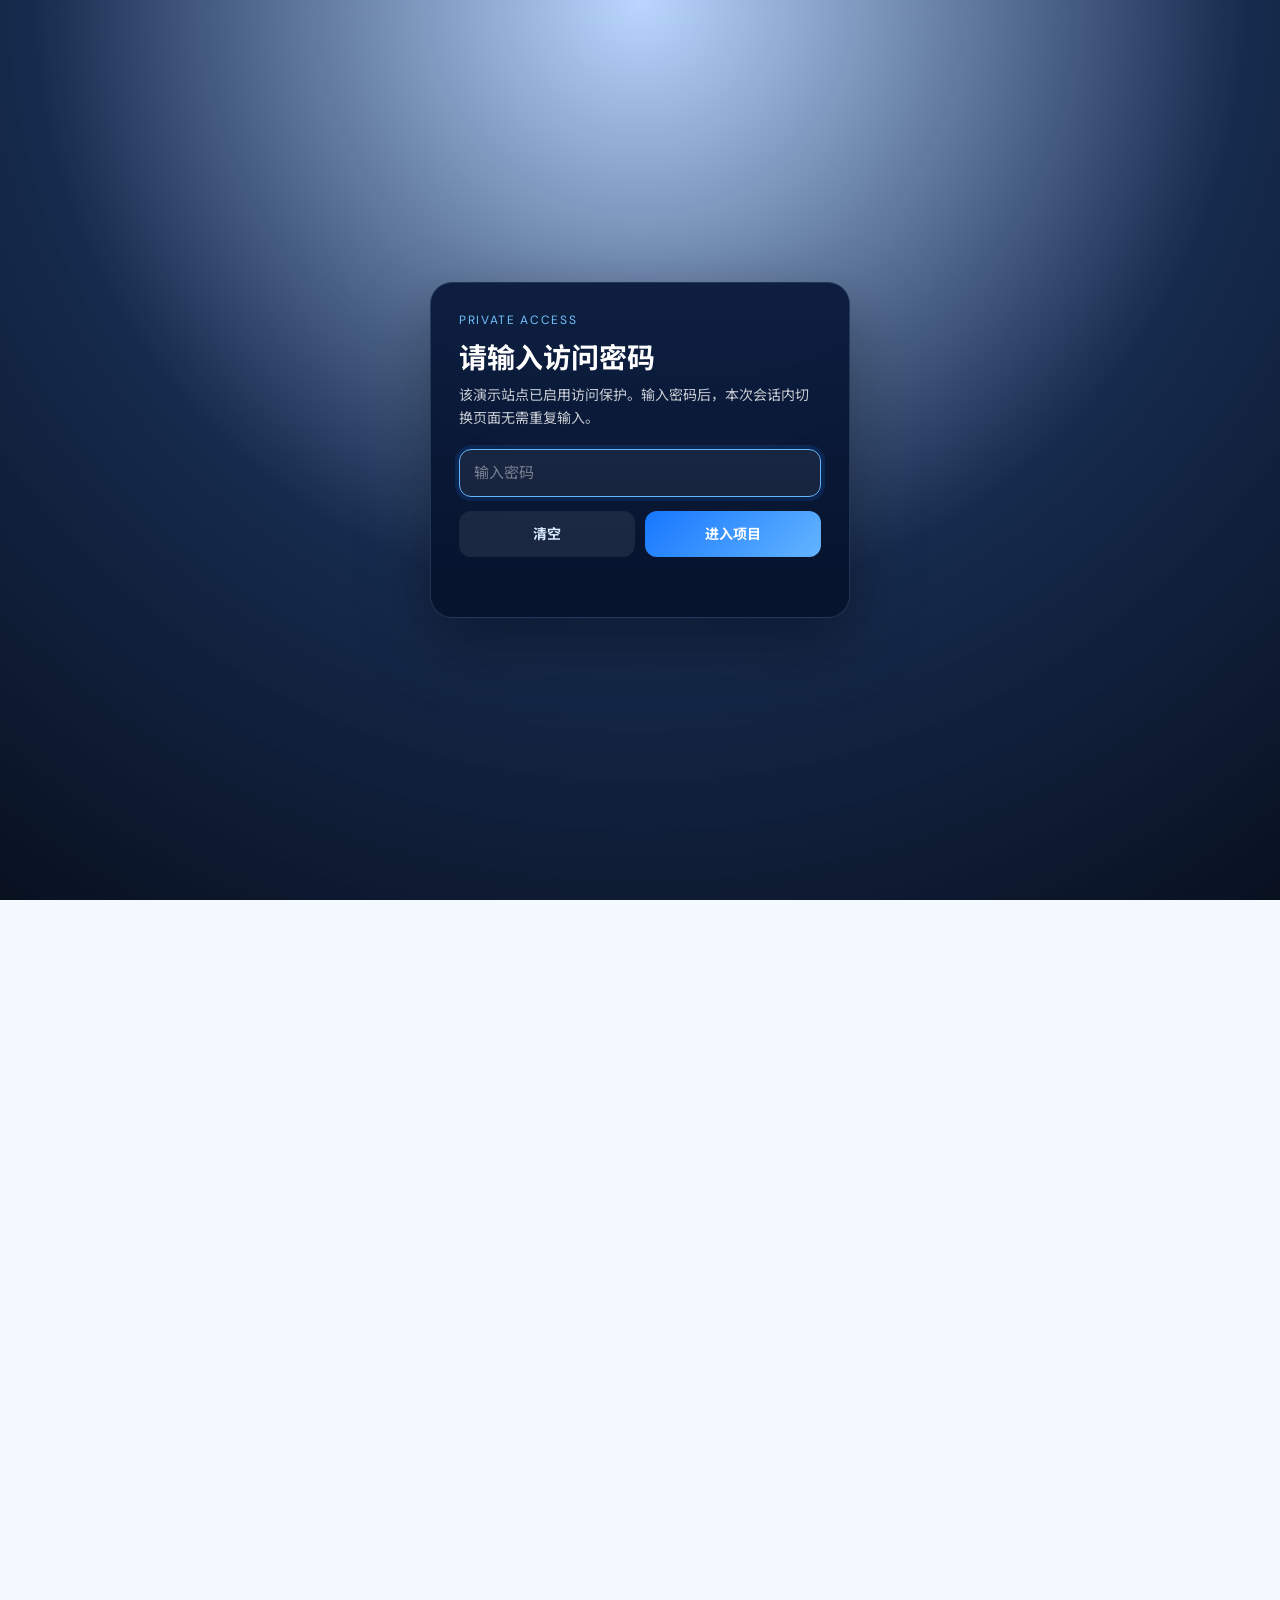
==== commit 2a024cd5: "feat: update diamond hero animation and implement requirement-4 site refresh" ====
--- a/index.html
+++ b/index.html
@@ -100,12 +100,6 @@
             <a href="datasets.html" class="btn btn-primary">浏览公共数据集 →</a>
             <a href="framework.html" class="btn btn-ghost">了解测评框架</a>
           </div>
-          <div class="theory-tags fade-in-up fade-in-up-delay-4">
-            <span class="theory-label">理论基础</span>
-            <span class="chip chip-outline">Affective Empathy</span>
-            <span class="chip chip-outline">Cognitive Empathy</span>
-            <span class="chip chip-outline">Safe Interaction</span>
-          </div>
         </div>
 
         <!-- Right: Brain Animation -->
@@ -129,62 +123,51 @@
             </div>
 
             <svg class="brain-svg" viewBox="0 0 400 400" fill="none" aria-hidden="true">
-              <!-- Outer hexagon (pointy-top, R=140) -->
+              <!-- Outer diamond -->
               <path class="brain-outline"
-                d="M200,60 L321,130 L321,270 L200,340 L79,270 L79,130 Z"
+                d="M200,70 L330,200 L200,330 L70,200 Z"
                 stroke="#1677FF" stroke-width="1.5" />
 
-              <!-- Inner hexagon (R=100) -->
+              <!-- Inner diamond -->
               <path
-                d="M200,100 L287,150 L287,250 L200,300 L113,250 L113,150 Z"
+                d="M200,115 L285,200 L200,285 L115,200 Z"
                 stroke="#64B5FF" stroke-width="1" stroke-opacity="0.3" />
 
               <!-- Dashed axis lines -->
-              <line x1="200" y1="50" x2="200" y2="350" stroke="#1677FF" stroke-width="1" stroke-opacity="0.2" stroke-dasharray="4 4" />
-              <line x1="65" y1="200" x2="335" y2="200" stroke="#1677FF" stroke-width="1" stroke-opacity="0.2" stroke-dasharray="4 4" />
-
-              <!-- Four directions around one shared empathy center -->
-
-              <!-- 3 straight diagonal lines connecting opposite vertices through center -->
-              <line class="brain-line" x1="200" y1="60"  x2="200" y2="340" stroke="#1677FF" stroke-width="1.1" />
-              <line class="brain-line" x1="321" y1="130" x2="79"  y2="270" stroke="#705CFF" stroke-width="1.1" />
-              <line class="brain-line" x1="79"  y1="130" x2="321" y2="270" stroke="#64B5FF" stroke-width="1.1" />
+              <line x1="200" y1="56" x2="200" y2="344" stroke="#1677FF" stroke-width="1" stroke-opacity="0.2" stroke-dasharray="4 4" />
+              <line x1="56" y1="200" x2="344" y2="200" stroke="#1677FF" stroke-width="1" stroke-opacity="0.2" stroke-dasharray="4 4" />
+
+              <!-- Four spokes from each vertex to center -->
+              <line class="brain-line" x1="200" y1="70" x2="200" y2="200" stroke="#1677FF" stroke-width="1.1" />
+              <line class="brain-line" x1="330" y1="200" x2="200" y2="200" stroke="#705CFF" stroke-width="1.1" />
+              <line class="brain-line" x1="200" y1="330" x2="200" y2="200" stroke="#64B5FF" stroke-width="1.1" />
+              <line class="brain-line" x1="70" y1="200" x2="200" y2="200" stroke="#73C4FF" stroke-width="1.1" />
 
               <!-- Center glow -->
               <circle cx="200" cy="200" r="14" fill="#1677FF" fill-opacity="0.08" />
               <circle cx="200" cy="200" r="7"  fill="#1677FF" fill-opacity="0.2" />
               <circle cx="200" cy="200" r="3"  fill="#1677FF" />
 
-              <!-- Vertex dots: translate to center + shrink from large to small, slow ease-in -->
-              <circle class="brain-dot" cx="200" cy="60" r="7">
-                <animateTransform attributeName="transform" type="translate" values="0,0; 0,140; 0,0" keyTimes="0;0.5;1" dur="8s" calcMode="spline" keySplines="0.6 0 0.8 1;0.2 0 0.4 1" repeatCount="indefinite" begin="-1s"/>
-                <animate attributeName="r" values="7;2;7" keyTimes="0;0.5;1" dur="8s" calcMode="spline" keySplines="0.6 0 0.8 1;0.2 0 0.4 1" repeatCount="indefinite" begin="-1s"/>
-                <animate attributeName="opacity" values="0.5;1;0.5" keyTimes="0;0.5;1" dur="8s" repeatCount="indefinite" begin="-1s"/>
+              <!-- Vertex dots: move along each diamond spoke toward center -->
+              <circle class="brain-dot" cx="200" cy="70" r="7">
+                <animateTransform attributeName="transform" type="translate" values="0,0; 0,130; 0,0" keyTimes="0;0.5;1" dur="8.4s" calcMode="spline" keySplines="0.6 0 0.8 1;0.2 0 0.4 1" repeatCount="indefinite" begin="-0.8s"/>
+                <animate attributeName="r" values="7;2;7" keyTimes="0;0.5;1" dur="8.4s" calcMode="spline" keySplines="0.6 0 0.8 1;0.2 0 0.4 1" repeatCount="indefinite" begin="-0.8s"/>
+                <animate attributeName="opacity" values="0.5;1;0.5" keyTimes="0;0.5;1" dur="8.4s" repeatCount="indefinite" begin="-0.8s"/>
               </circle>
-              <circle class="brain-dot-purple" cx="321" cy="130" r="8">
-                <animateTransform attributeName="transform" type="translate" values="0,0; -121,70; 0,0" keyTimes="0;0.5;1" dur="7.5s" calcMode="spline" keySplines="0.6 0 0.8 1;0.2 0 0.4 1" repeatCount="indefinite" begin="-1.2s"/>
-                <animate attributeName="r" values="8;2;8" keyTimes="0;0.5;1" dur="7.5s" calcMode="spline" keySplines="0.6 0 0.8 1;0.2 0 0.4 1" repeatCount="indefinite" begin="-1.2s"/>
-                <animate attributeName="opacity" values="0.4;1;0.4" keyTimes="0;0.5;1" dur="7.5s" repeatCount="indefinite" begin="-1.2s"/>
+              <circle class="brain-dot-purple" cx="330" cy="200" r="8">
+                <animateTransform attributeName="transform" type="translate" values="0,0; -130,0; 0,0" keyTimes="0;0.5;1" dur="7.6s" calcMode="spline" keySplines="0.6 0 0.8 1;0.2 0 0.4 1" repeatCount="indefinite" begin="-1.1s"/>
+                <animate attributeName="r" values="8;2;8" keyTimes="0;0.5;1" dur="7.6s" calcMode="spline" keySplines="0.6 0 0.8 1;0.2 0 0.4 1" repeatCount="indefinite" begin="-1.1s"/>
+                <animate attributeName="opacity" values="0.4;1;0.4" keyTimes="0;0.5;1" dur="7.6s" repeatCount="indefinite" begin="-1.1s"/>
               </circle>
-              <circle class="brain-dot" cx="321" cy="270" r="7">
-                <animateTransform attributeName="transform" type="translate" values="0,0; -121,-70; 0,0" keyTimes="0;0.5;1" dur="9s" calcMode="spline" keySplines="0.6 0 0.8 1;0.2 0 0.4 1" repeatCount="indefinite" begin="-0.8s"/>
-                <animate attributeName="r" values="7;2;7" keyTimes="0;0.5;1" dur="9s" calcMode="spline" keySplines="0.6 0 0.8 1;0.2 0 0.4 1" repeatCount="indefinite" begin="-0.8s"/>
-                <animate attributeName="opacity" values="0.4;1;0.4" keyTimes="0;0.5;1" dur="9s" repeatCount="indefinite" begin="-0.8s"/>
+              <circle class="brain-dot" cx="200" cy="330" r="7">
+                <animateTransform attributeName="transform" type="translate" values="0,0; 0,-130; 0,0" keyTimes="0;0.5;1" dur="9.2s" calcMode="spline" keySplines="0.6 0 0.8 1;0.2 0 0.4 1" repeatCount="indefinite" begin="-1.9s"/>
+                <animate attributeName="r" values="7;2;7" keyTimes="0;0.5;1" dur="9.2s" calcMode="spline" keySplines="0.6 0 0.8 1;0.2 0 0.4 1" repeatCount="indefinite" begin="-1.9s"/>
+                <animate attributeName="opacity" values="0.5;1;0.5" keyTimes="0;0.5;1" dur="9.2s" repeatCount="indefinite" begin="-1.9s"/>
               </circle>
-              <circle class="brain-dot" cx="200" cy="340" r="7">
-                <animateTransform attributeName="transform" type="translate" values="0,0; 0,-140; 0,0" keyTimes="0;0.5;1" dur="10s" calcMode="spline" keySplines="0.6 0 0.8 1;0.2 0 0.4 1" repeatCount="indefinite" begin="-2s"/>
-                <animate attributeName="r" values="7;2;7" keyTimes="0;0.5;1" dur="10s" calcMode="spline" keySplines="0.6 0 0.8 1;0.2 0 0.4 1" repeatCount="indefinite" begin="-2s"/>
-                <animate attributeName="opacity" values="0.5;1;0.5" keyTimes="0;0.5;1" dur="10s" repeatCount="indefinite" begin="-2s"/>
-              </circle>
-              <circle class="brain-dot" cx="79" cy="270" r="8">
-                <animateTransform attributeName="transform" type="translate" values="0,0; 121,-70; 0,0" keyTimes="0;0.5;1" dur="7s" calcMode="spline" keySplines="0.6 0 0.8 1;0.2 0 0.4 1" repeatCount="indefinite" begin="-1.6s"/>
-                <animate attributeName="r" values="8;2;8" keyTimes="0;0.5;1" dur="7s" calcMode="spline" keySplines="0.6 0 0.8 1;0.2 0 0.4 1" repeatCount="indefinite" begin="-1.6s"/>
-                <animate attributeName="opacity" values="0.4;1;0.4" keyTimes="0;0.5;1" dur="7s" repeatCount="indefinite" begin="-1.6s"/>
-              </circle>
-              <circle class="brain-dot" cx="79" cy="130" r="7">
-                <animateTransform attributeName="transform" type="translate" values="0,0; 121,70; 0,0" keyTimes="0;0.5;1" dur="8.5s" calcMode="spline" keySplines="0.6 0 0.8 1;0.2 0 0.4 1" repeatCount="indefinite" begin="-0.5s"/>
-                <animate attributeName="r" values="7;2;7" keyTimes="0;0.5;1" dur="8.5s" calcMode="spline" keySplines="0.6 0 0.8 1;0.2 0 0.4 1" repeatCount="indefinite" begin="-0.5s"/>
-                <animate attributeName="opacity" values="0.4;1;0.4" keyTimes="0;0.5;1" dur="8.5s" repeatCount="indefinite" begin="-0.5s"/>
+              <circle class="brain-dot" cx="70" cy="200" r="8">
+                <animateTransform attributeName="transform" type="translate" values="0,0; 130,0; 0,0" keyTimes="0;0.5;1" dur="7.2s" calcMode="spline" keySplines="0.6 0 0.8 1;0.2 0 0.4 1" repeatCount="indefinite" begin="-1.5s"/>
+                <animate attributeName="r" values="8;2;8" keyTimes="0;0.5;1" dur="7.2s" calcMode="spline" keySplines="0.6 0 0.8 1;0.2 0 0.4 1" repeatCount="indefinite" begin="-1.5s"/>
+                <animate attributeName="opacity" values="0.4;1;0.4" keyTimes="0;0.5;1" dur="7.2s" repeatCount="indefinite" begin="-1.5s"/>
               </circle>
             </svg>
 
@@ -240,26 +223,26 @@
       </div>
 
       <div class="framework-grid">
-        <div class="card card-hover reveal">
+        <a class="card card-hover reveal" href="datasets.html?dimension=affective" aria-label="查看情感共情维度的数据集条目">
           <span class="card-num">01</span>
           <h3 class="card-title">情感共情</h3>
           <p class="card-desc">测评模型是否具备类似人类情感共情中的情绪敏感性、情绪线索识别和多模态情绪感知能力。</p>
-        </div>
-        <div class="card card-hover reveal">
+        </a>
+        <a class="card card-hover reveal" href="datasets.html?dimension=cognitive" aria-label="查看认知共情维度的数据集条目">
           <span class="card-num">02</span>
           <h3 class="card-title">认知共情</h3>
           <p class="card-desc">测评模型能否理解人类为什么会有这种情绪，以及用户隐含的心理状态、意图、需求和处境。</p>
-        </div>
-        <div class="card card-hover reveal">
+        </a>
+        <a class="card card-hover reveal" href="datasets.html?dimension=concern" aria-label="查看共情关怀维度的数据集条目">
           <span class="card-num">03</span>
           <h3 class="card-title">共情关怀</h3>
           <p class="card-desc">测评模型能否把情绪感知和理解转化为关怀、支持、安抚、引导和关系修复等输出。</p>
-        </div>
-        <div class="card card-hover reveal">
+        </a>
+        <a class="card card-hover reveal" href="datasets.html?dimension=safety" aria-label="查看安全交互维度的数据集条目">
           <span class="card-num">04</span>
           <h3 class="card-title">安全交互</h3>
           <p class="card-desc">测评模型在高风险、脆弱、依赖、危机或不确定情境中，能否保持安全、边界、非操控的原则。</p>
-        </div>
+        </a>
       </div>
     </div>
   </section>
@@ -334,38 +317,38 @@
 
       <div class="mei-layout">
         <div class="mei-cards">
-          <div class="mei-card reveal">
+          <button class="mei-card reveal" type="button" data-radar-view="affective" aria-label="查看情感共情雷达图">
             <span class="mei-card-num">01</span>
             <div class="mei-card-title">情感共情</div>
             <div class="mei-card-en">Affective Empathy</div>
             <ul class="mei-task-list">
               <li>情绪类别识别</li><li>情绪强度判断</li><li>情感极性判断</li><li>微表情与细微信号识别</li><li>伪装情绪识别</li><li>跨模态冲突识别</li><li>情绪变化追踪</li><li>群体情绪识别</li><li>情感敏感性解释</li>
             </ul>
-          </div>
-          <div class="mei-card reveal">
+          </button>
+          <button class="mei-card reveal" type="button" data-radar-view="cognitive" aria-label="查看认知共情雷达图">
             <span class="mei-card-num">02</span>
             <div class="mei-card-title">认知共情</div>
             <div class="mei-card-en">Cognitive Empathy</div>
             <ul class="mei-task-list">
               <li>情绪原因与对象推理</li><li>隐含需求识别</li><li>观点采择与心理状态推断</li><li>复杂/混合/转化情绪理解</li><li>情绪词汇与细粒度情绪识别</li><li>情绪对注意/记忆/风险和社会判断的影响理解</li><li>社会角色识别与关系情绪理解</li>
             </ul>
-          </div>
-          <div class="mei-card reveal">
+          </button>
+          <button class="mei-card reveal" type="button" data-radar-view="concern" aria-label="查看共情关怀雷达图">
             <span class="mei-card-num">03</span>
             <div class="mei-card-title">共情关怀</div>
             <div class="mei-card-en">Empathic Concern</div>
             <ul class="mei-task-list">
               <li>共情回应生成</li><li>语气/强度和角色适配</li><li>多模态回应一致性</li><li>支持策略选择</li><li>情绪安抚与认知重评</li><li>个性化调节与效果评估</li><li>关系修复与社会礼貌回应</li>
             </ul>
-          </div>
-          <div class="mei-card reveal">
+          </button>
+          <button class="mei-card reveal" type="button" data-radar-view="safe" aria-label="查看安全交互雷达图">
             <span class="mei-card-num">04</span>
             <div class="mei-card-title">安全交互</div>
             <div class="mei-card-en">Safe &amp; Accountable Interaction</div>
             <ul class="mei-task-list">
               <li>高风险情绪与危机识别</li><li>危机安全回应与现实求助引导</li><li>非评判倾听与去污名化回应</li><li>情绪操控/PUA 与威胁识别</li><li>拟人化与依赖风险控制</li><li>医疗/心理/法律等专业边界维护</li><li>隐私保护与敏感信息边界</li><li>幻觉风险与不确定性控制</li><li>偏见/公平性与社会伤害风险识别</li><li>冲突/暴力和冲动行为降级</li>
             </ul>
-          </div>
+          </button>
         </div>
 
         <div class="radar-wrap reveal" data-radar-switcher>
@@ -381,7 +364,6 @@
           <img id="radar-image" class="radar-image" src="assets/empathy-overview-radar.png" alt="综合四维总览雷达图，比较五个模型在四方向的聚合表现" />
           <p class="radar-note" id="radar-note">比较五个模型在情感共情、认知共情、共情关怀、安全交互四个方向的聚合表现。</p>
           <p class="radar-caption" id="radar-caption">雷达图使用 0–1 尺度汇总多个共情相关任务，用于观察模型在能力维度上的相对表现。图中 n 表示该维度纳入聚合的细分任务数。雷达图为聚合展示，不是官方总分，也不能替代单任务原始指标；不同任务的指标、模态、样本量和评测方法可能不同。</p>
-          <p class="radar-caption">资源提示：若图像未显示，请将 Turing2.0_Benchmark(1).zip/02_VISUALS 中对应文件放入 assets 目录。</p>
         </div>
       </div>
 
@@ -592,7 +574,7 @@
 
   <script src="app.js"></script>
   <link rel="stylesheet" href="feedback-module/feedback-module.css" />
-  <script src="feedback-module/feedback-module.js"></script>
+  <script src="feedback-module/feedback-module.js?v=20260810-deletefix"></script>
   <script src="comments.js"></script>
 </body>
 </html>
--- a/styles.css
+++ b/styles.css
@@ -843,7 +843,7 @@
   display: grid;
   grid-template-columns: 1fr 380px;
   gap: 48px;
-  align-items: center;
+  align-items: stretch;
 }
 
 .mei-cards {
@@ -858,11 +858,24 @@
   border-radius: var(--radius);
   padding: 26px;
   transition: transform .3s var(--ease), border-color .3s var(--ease);
-}
-
-.mei-card:hover {
+  appearance: none;
+  width: 100%;
+  text-align: left;
+  cursor: pointer;
+}
+
+.mei-card:hover,
+.mei-card:focus-visible {
   transform: translateY(-4px);
   border-color: var(--blue);
+  outline: none;
+  box-shadow: 0 0 0 3px rgba(22, 119, 255, .14);
+}
+
+.mei-card.is-active {
+  border-color: var(--blue);
+  box-shadow: 0 14px 34px rgba(22, 119, 255, .12);
+  background: linear-gradient(180deg, #ffffff 0%, #f6fbff 100%);
 }
 
 .mei-card-num {
@@ -901,6 +914,12 @@
   border-radius: var(--radius-lg);
   padding: 32px;
   text-align: center;
+}
+
+@media (min-width: 1101px) {
+  .mei-layout .radar-wrap {
+    height: 100%;
+  }
 }
 
 .radar-title {
@@ -1061,11 +1080,15 @@
 
 /* ---------- 19. Dialog ---------- */
 dialog {
+  position: fixed;
+  inset: 0;
+  margin: auto;
   border: none;
   border-radius: var(--radius-lg);
   padding: 0;
   max-width: 560px;
   width: calc(100% - 48px);
+  max-height: calc(100vh - 48px);
   box-shadow: 0 24px 80px rgba(11, 31, 58, .3);
   overflow: hidden;
 }
@@ -1078,6 +1101,8 @@
 .dialog-inner {
   padding: 40px;
   position: relative;
+  max-height: calc(100vh - 48px);
+  overflow: auto;
 }
 
 .dialog-title {
--- a/vitality-blue.css
+++ b/vitality-blue.css
@@ -86,14 +86,6 @@
   flex-wrap: wrap;
 }
 
-.theory-tags {
-  display: flex;
-  gap: 10px;
-  flex-wrap: wrap;
-  align-items: center;
-  margin-top: 8px;
-}
-
 .theory-label {
   font-size: 12px;
   color: var(--muted);
@@ -153,10 +145,10 @@
 }
 
 /* Four-direction layout */
-.cap-affective { top: -1%; left: 50%; transform: translateX(-50%); text-align: center; }
-.cap-cognitive { right: 1%; top: 50%; transform: translateY(-50%); text-align: right; }
-.cap-concern { left: 3%; top: 50%; transform: translateY(-50%); }
-.cap-safety { bottom: -3%; left: 50%; transform: translateX(-50%); text-align: center; }
+.cap-affective { top: 2%; left: 50%; transform: translateX(-50%); text-align: center; }
+.cap-cognitive { right: -3%; top: 50%; transform: translateY(-50%); text-align: right; }
+.cap-concern { left: -1%; top: 50%; transform: translateY(-50%); }
+.cap-safety { bottom: 0; left: 50%; transform: translateX(-50%); text-align: center; }
 
 /* ---------- 3. Live Index Card ---------- */
 .index-card {
@@ -240,9 +232,15 @@
 }
 
 .hero-metrics .metrics-bar {
-  gap: 64px;
+  gap: clamp(56px, 8vw, 132px);
   justify-content: center;
   width: 100%;
+}
+
+.hero-metrics .metric-item {
+  min-width: 160px;
+  align-items: center;
+  text-align: center;
 }
 
 .hero-metric-num {
@@ -480,11 +478,26 @@
 
 .radar-image {
   width: 100%;
-  max-width: 320px;
+  max-width: 420px;
   margin: 0 auto;
   border-radius: 12px;
   border: 1px solid var(--line);
   background: #f8fbff;
+  object-fit: contain;
+  aspect-ratio: 4 / 3;
+}
+
+.radar-fallback {
+  margin: 12px auto 0;
+  max-width: 420px;
+  border: 1px dashed #f4a340;
+  background: #fff8eb;
+  color: #9a5a00;
+  border-radius: 10px;
+  padding: 10px 12px;
+  font-size: 12.5px;
+  line-height: 1.5;
+  text-align: left;
 }
 
 .radar-note {
@@ -860,6 +873,11 @@
 .ds-tag-concern { background: rgba(100, 181, 255, .2); color: var(--cyan); }
 .ds-tag-safety { background: rgba(255, 196, 115, .16); color: #ffc673; }
 
+.ds-tag-modality {
+  background: rgba(22, 119, 255, .1);
+  color: var(--blue);
+}
+
 .ds-tag-access {
   background: rgba(95, 230, 160, .12);
   color: #5fe6a0;
@@ -1119,6 +1137,11 @@
   border-color: var(--blue);
 }
 
+.dataset-page-light .ds-tag-modality {
+  background: rgba(22, 119, 255, .08);
+  color: var(--blue);
+}
+
 .dataset-page-light .entry-name {
   color: var(--ink);
 }
@@ -1333,6 +1356,26 @@
   margin-bottom: 32px;
 }
 
+.lb-current-intro {
+  display: grid;
+  gap: 8px;
+  margin-bottom: 24px;
+}
+
+.lb-current-title {
+  font-family: 'Noto Sans SC', sans-serif;
+  font-size: 24px;
+  font-weight: 600;
+  color: var(--ink);
+}
+
+.lb-current-note {
+  font-size: 14px;
+  line-height: 1.75;
+  color: var(--muted);
+  max-width: 920px;
+}
+
 .lb-tab {
   font-family: 'Noto Sans SC', sans-serif;
   font-size: 14px;
@@ -1401,6 +1444,36 @@
   background: var(--paper);
   border-bottom: 1px solid var(--line);
   white-space: nowrap;
+}
+
+.lb-table th:first-child,
+.lb-table td:first-child,
+.lb-table th:nth-child(2),
+.lb-table td:nth-child(2) {
+  position: sticky;
+  left: 0;
+  z-index: 1;
+  background: inherit;
+}
+
+.lb-table th:nth-child(2),
+.lb-table td:nth-child(2) {
+  left: 88px;
+}
+
+.lb-table th:first-child,
+.lb-table th:nth-child(2) {
+  z-index: 2;
+}
+
+.lb-table tbody td:first-child,
+.lb-table tbody td:nth-child(2) {
+  background: #ffffff;
+}
+
+.lb-table tbody tr:hover td:first-child,
+.lb-table tbody tr:hover td:nth-child(2) {
+  background: #fafdff;
 }
 
 .lb-table td {
@@ -1639,6 +1712,21 @@
   .composite-score-grid {
     grid-template-columns: 1fr 1fr;
   }
+
+  .hero-metrics .metrics-bar {
+    gap: 28px 56px;
+  }
+
+  .mei-layout {
+    gap: 28px;
+    align-items: start;
+  }
+
+  .radar-wrap {
+    width: 100%;
+    max-width: 100%;
+    padding: 24px 18px;
+  }
 }
 
 @media (max-width: 600px) {
@@ -1651,7 +1739,7 @@
   }
 
   .cat-stats {
-    grid-template-columns: 1fr 1fr;
+    grid-template-columns: 1fr;
     gap: 12px;
   }
 
@@ -1697,13 +1785,40 @@
   }
 
   .cap-cognitive {
-    right: 3%;
-    top: 58%;
+    right: -1%;
+    top: 50%;
+    max-width: 116px;
   }
 
   .cap-concern {
-    left: 3%;
-    top: 58%;
+    left: 0;
+    top: 50%;
+    max-width: 116px;
+  }
+
+  .cap-affective {
+    top: 2%;
+  }
+
+  .cap-safety {
+    bottom: 1%;
+  }
+
+  .cap-label {
+    font-size: 10px;
+  }
+
+  .cap-label .cap-zh {
+    font-size: 18px;
+  }
+
+  .radar-tabs {
+    justify-content: flex-start;
+  }
+
+  .radar-tab {
+    font-size: 11px;
+    padding: 5px 10px;
   }
 
   .composite-score-grid {
